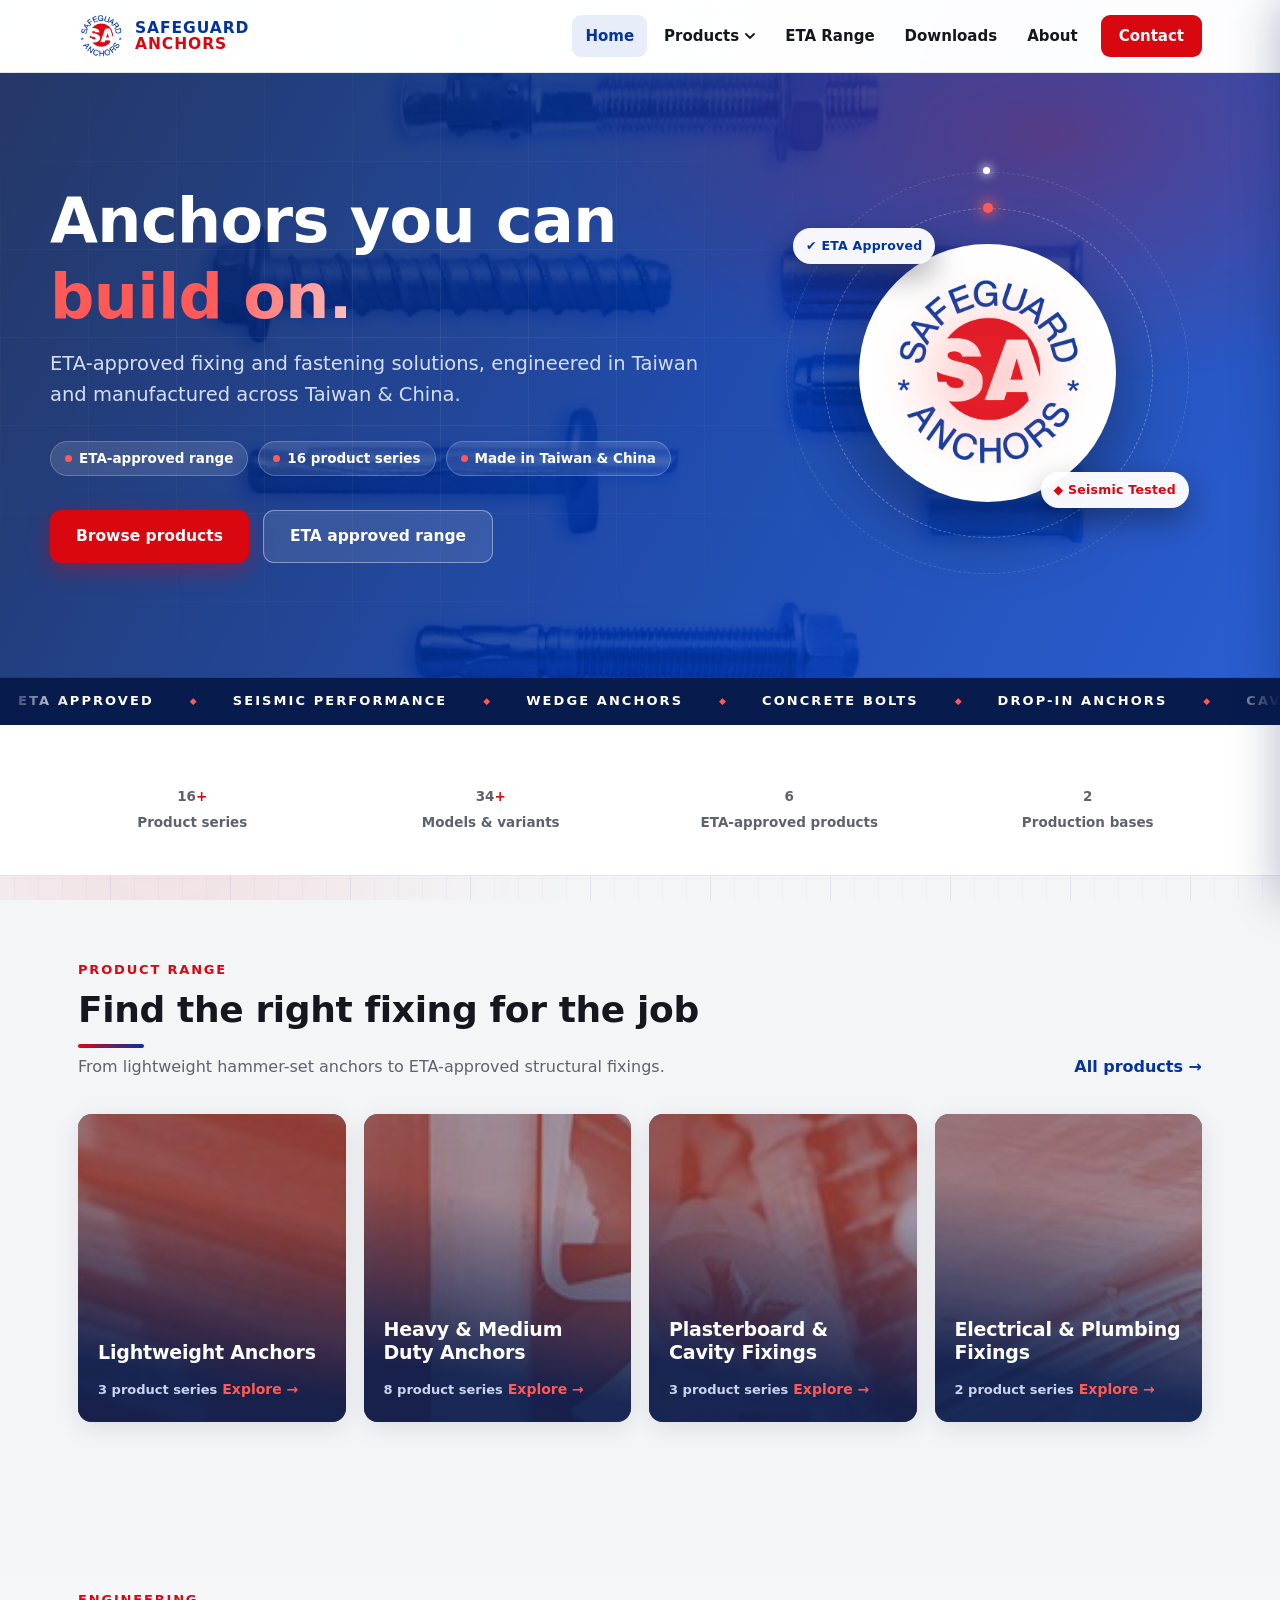
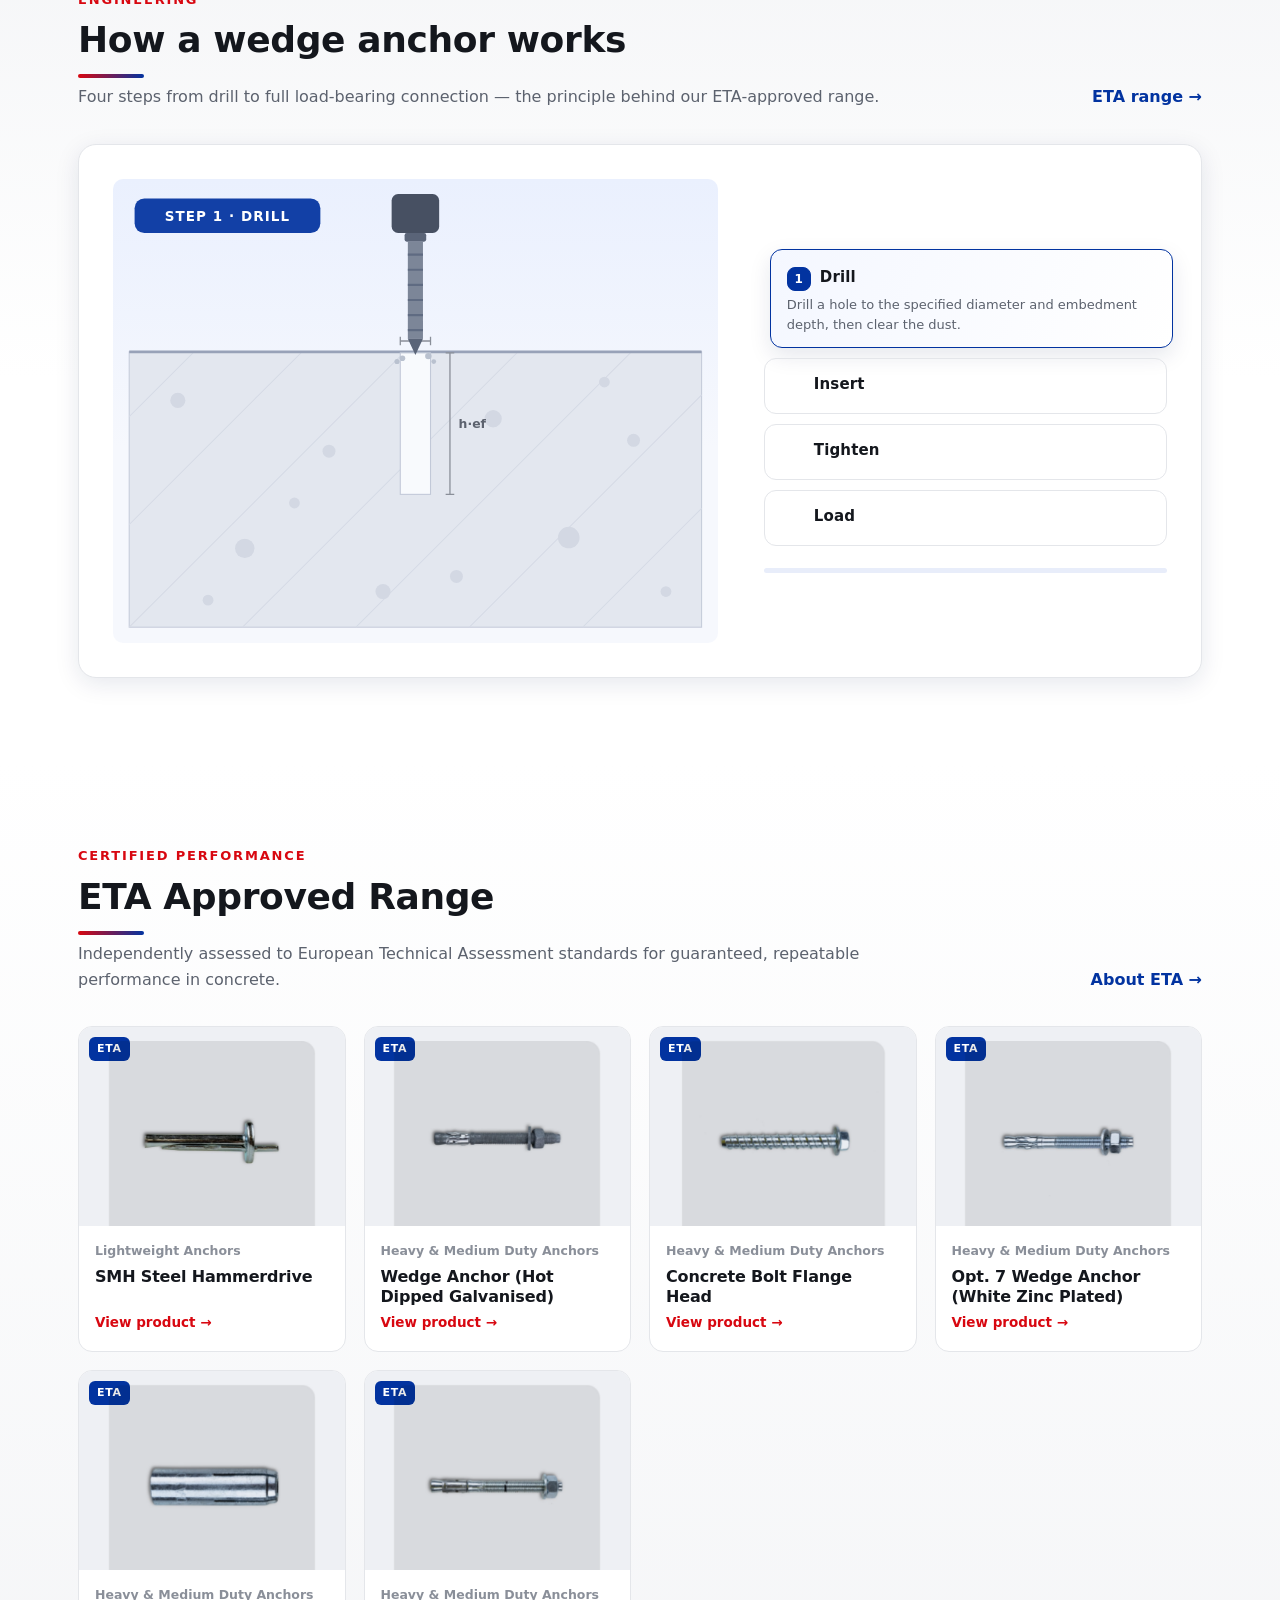
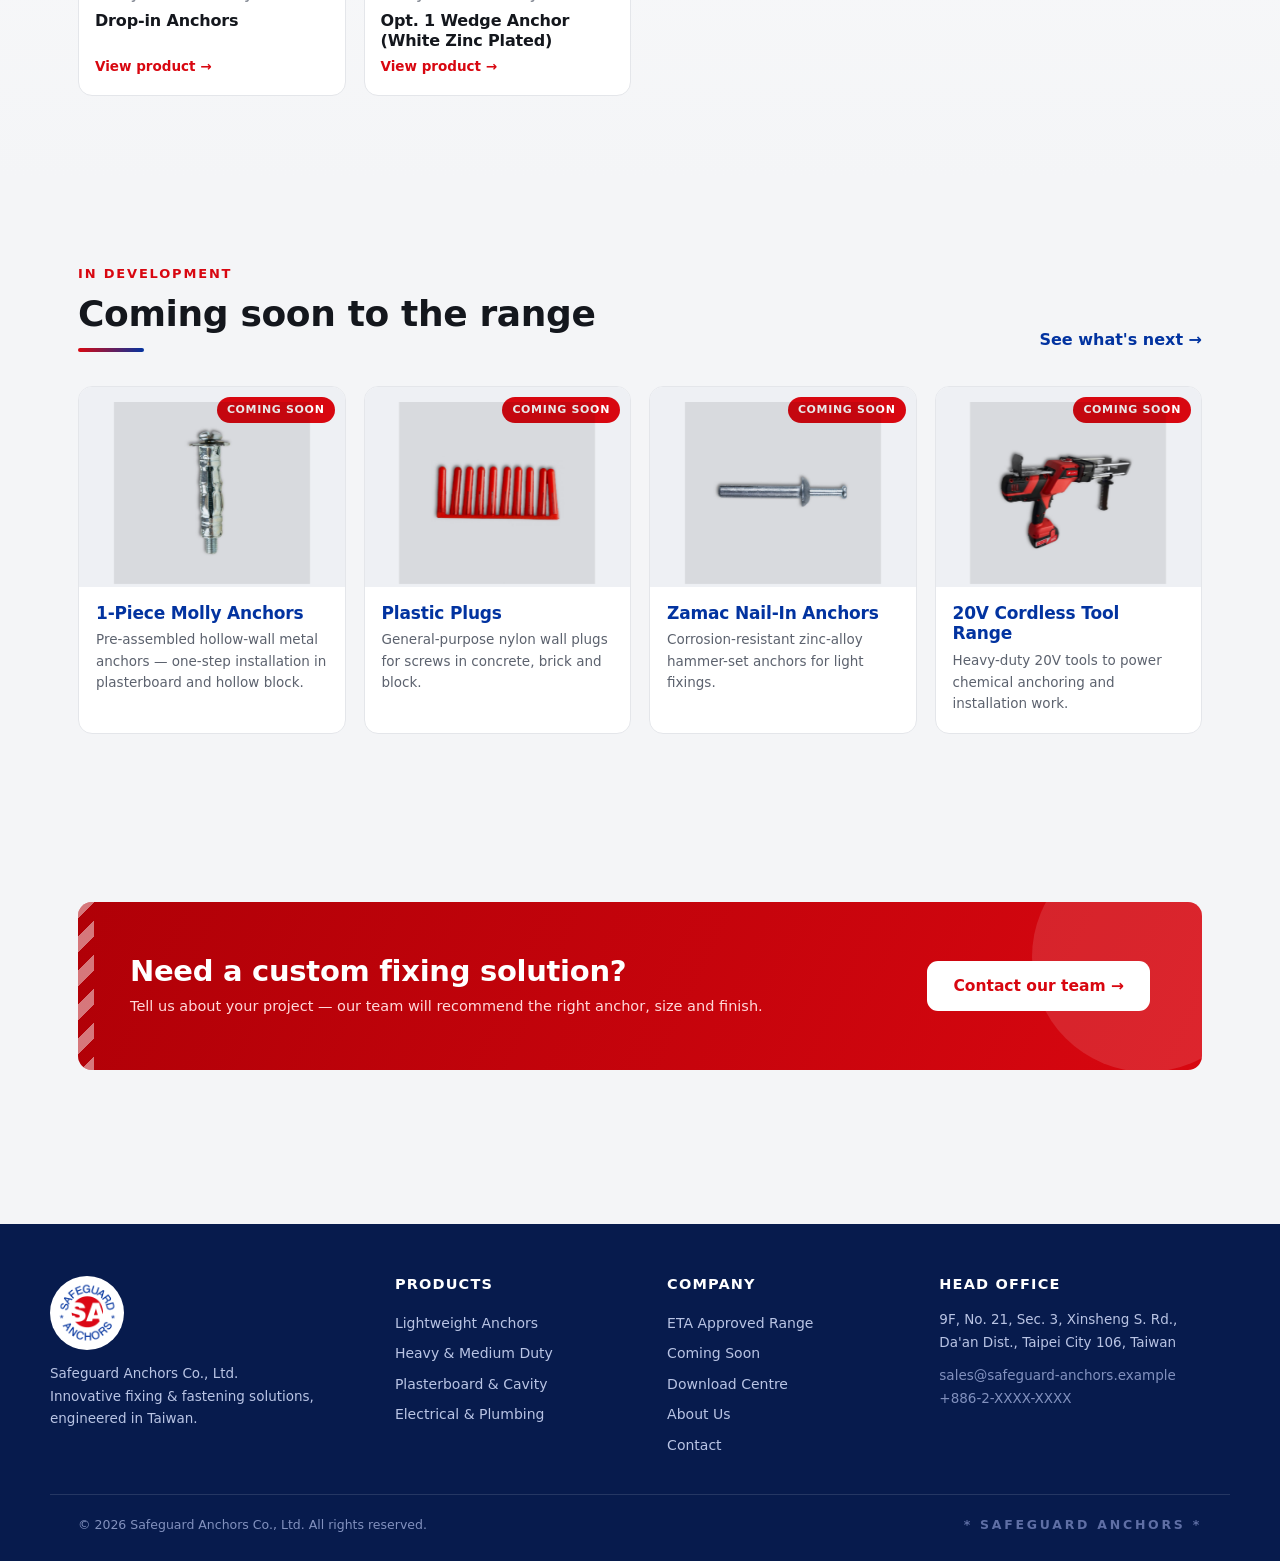
==== safeguard-anchors-website/index.html @ dd5c1329 "Add GitHub Pages files (root redirect + .nojekyll) Co-Authored-By: Claude Fable 5 <noreply@anthropic" ====
<!doctype html>
<html lang="en">
<head>
<meta charset="utf-8">
<meta name="viewport" content="width=device-width, initial-scale=1, viewport-fit=cover">
<title>Safeguard Anchors — Fixing &amp; Fastening Solutions</title>
<meta name="description" content="Safeguard Anchors (SA) — ETA-approved anchors, fixings and fasteners engineered in Taiwan. Wedge anchors, drop-in anchors, concrete bolts, cavity fixings and more.">
<meta name="theme-color" content="#0233A0">
<link rel="manifest" href="manifest.webmanifest">
<link rel="icon" type="image/png" href="assets/img/icons/favicon.png">
<link rel="apple-touch-icon" href="assets/img/icons/apple-touch-icon.png">
<meta name="apple-mobile-web-app-capable" content="yes">
<meta name="apple-mobile-web-app-status-bar-style" content="default">
<meta name="apple-mobile-web-app-title" content="SA Anchors">
<meta property="og:title" content="Safeguard Anchors — Anchors you can build on.">
<meta property="og:description" content="ETA-approved fixing and fastening solutions.">
<meta property="og:image" content="assets/img/icons/icon-512.png">
<link rel="stylesheet" href="assets/css/app.css">
</head>
<body>
<a class="skip-link" href="#app">Skip to content</a>

<!-- animated ambient background -->
<div class="bg-scene" aria-hidden="true">
  <div class="bgs-grid"></div>
  <div class="bgs-blob b1"></div>
  <div class="bgs-blob b2"></div>
  <span class="bgs-glyph g1" style="--gd:38s;top:16%;left:4%">
    <svg width="90" height="90" viewBox="0 0 24 24" fill="none" stroke="currentColor" stroke-width="1">
      <path d="M12 2l8.5 5v10L12 22l-8.5-5V7L12 2z"/><circle cx="12" cy="12" r="4"/></svg>
  </span>
  <span class="bgs-glyph g2" style="--gd:47s;top:58%;right:5%">
    <svg width="120" height="120" viewBox="0 0 24 24" fill="none" stroke="currentColor" stroke-width=".8">
      <circle cx="12" cy="12" r="9"/><circle cx="12" cy="12" r="5.5"/>
      <path d="M12 1v4M12 19v4M1 12h4M19 12h4"/></svg>
  </span>
  <span class="bgs-glyph g3" style="--gd:52s;bottom:12%;left:12%">
    <svg width="74" height="150" viewBox="0 0 20 44" fill="none" stroke="currentColor" stroke-width="1">
      <rect x="7" y="2" width="6" height="30" rx="2"/>
      <path d="M5 34l5 8 5-8M7 8h6M7 13h6M7 18h6M7 23h6M7 28h6"/></svg>
  </span>
</div>

<header class="site-header" id="siteHeader">
  <div class="shell header-row">
    <a class="brand" href="#/" aria-label="Safeguard Anchors home">
      <img src="assets/img/logo.png" alt="Safeguard Anchors logo" class="brand-logo">
      <span class="brand-text"><strong>SAFEGUARD</strong><em>ANCHORS</em></span>
    </a>
    <nav class="main-nav" aria-label="Main">
      <a href="#/" data-nav="home">Home</a>
      <div class="nav-drop">
        <a href="#/products" data-nav="products" class="drop-trigger">Products <svg width="10" height="7" viewBox="0 0 10 7" aria-hidden="true"><path d="M1 1l4 4 4-4" fill="none" stroke="currentColor" stroke-width="1.8" stroke-linecap="round"/></svg></a>
        <div class="drop-panel" role="menu">
          <a href="#/category/lightweight-anchors" role="menuitem">Lightweight Anchors</a>
          <a href="#/category/heavy-medium-duty-anchors" role="menuitem">Heavy &amp; Medium Duty Anchors</a>
          <a href="#/category/plasterboard-cavity-fixings" role="menuitem">Plasterboard &amp; Cavity Fixings</a>
          <a href="#/category/electrical-plumbing-fixings" role="menuitem">Electrical &amp; Plumbing Fixings</a>
          <div class="drop-sep" role="separator"></div>
          <a href="#/eta" role="menuitem" class="drop-eta">ETA Approved Range</a>
          <a href="#/coming-soon" role="menuitem">Coming Soon</a>
        </div>
      </div>
      <a href="#/eta" data-nav="eta">ETA Range</a>
      <a href="#/downloads" data-nav="downloads">Downloads</a>
      <a href="#/about" data-nav="about">About</a>
      <a href="#/contact" data-nav="contact" class="nav-cta">Contact</a>
    </nav>
    <button class="menu-btn" id="menuBtn" aria-label="Open menu" aria-expanded="false" aria-controls="drawer">
      <span></span><span></span><span></span>
    </button>
  </div>
</header>

<div class="drawer-backdrop" id="drawerBackdrop" hidden></div>
<nav class="drawer" id="drawer" aria-label="Mobile" hidden>
  <div class="drawer-head">
    <img src="assets/img/logo.png" alt="" class="drawer-logo">
    <button class="drawer-close" id="drawerClose" aria-label="Close menu">×</button>
  </div>
  <a href="#/">Home</a>
  <div class="drawer-group">Products</div>
  <a href="#/category/lightweight-anchors" class="sub">Lightweight Anchors</a>
  <a href="#/category/heavy-medium-duty-anchors" class="sub">Heavy &amp; Medium Duty Anchors</a>
  <a href="#/category/plasterboard-cavity-fixings" class="sub">Plasterboard &amp; Cavity Fixings</a>
  <a href="#/category/electrical-plumbing-fixings" class="sub">Electrical &amp; Plumbing Fixings</a>
  <a href="#/products" class="sub">All Products</a>
  <a href="#/eta">ETA Approved Range</a>
  <a href="#/coming-soon">Coming Soon</a>
  <a href="#/downloads">Downloads</a>
  <a href="#/about">About Us</a>
  <a href="#/contact">Contact</a>
</nav>

<main id="app" tabindex="-1"></main>

<footer class="site-footer">
  <div class="shell footer-grid">
    <div class="f-brand">
      <img src="assets/img/logo.png" alt="Safeguard Anchors logo">
      <p>Safeguard Anchors Co., Ltd.<br>Innovative fixing &amp; fastening solutions,<br>engineered in Taiwan.</p>
    </div>
    <div>
      <h4>Products</h4>
      <a href="#/category/lightweight-anchors">Lightweight Anchors</a>
      <a href="#/category/heavy-medium-duty-anchors">Heavy &amp; Medium Duty</a>
      <a href="#/category/plasterboard-cavity-fixings">Plasterboard &amp; Cavity</a>
      <a href="#/category/electrical-plumbing-fixings">Electrical &amp; Plumbing</a>
    </div>
    <div>
      <h4>Company</h4>
      <a href="#/eta">ETA Approved Range</a>
      <a href="#/coming-soon">Coming Soon</a>
      <a href="#/downloads">Download Centre</a>
      <a href="#/about">About Us</a>
      <a href="#/contact">Contact</a>
    </div>
    <div>
      <h4>Head Office</h4>
      <p class="f-addr">9F, No. 21, Sec. 3, Xinsheng S. Rd.,<br>Da'an Dist., Taipei City 106, Taiwan</p>
      <p class="f-addr muted">sales@safeguard-anchors.example<br>+886-2-XXXX-XXXX</p>
    </div>
  </div>
  <div class="shell footer-base">
    <span>© <span id="yr"></span> Safeguard Anchors Co., Ltd. All rights reserved.</span>
    <span class="f-tag">* SAFEGUARD ANCHORS *</span>
  </div>
</footer>

<button class="to-top" id="toTop" aria-label="Back to top" hidden>↑</button>

<script src="assets/js/data.js"></script>
<script src="assets/js/app.js"></script>
</body>
</html>
---- safeguard-anchors-website/assets/css/app.css ----
/* ─────────────────────────────────────────────────────────
   Safeguard Anchors — design system
   Brand: navy #0233A0 · red #D80710 · gray neutrals
   ───────────────────────────────────────────────────────── */
:root{
  --navy:#0233A0; --navy-deep:#071B4D; --navy-soft:#E8EDFA;
  --red:#D80710; --red-dark:#B00007;
  --ink:#14171D; --ink-2:#5C626E; --ink-3:#8A8F99;
  --bg:#F4F5F7; --surface:#FFFFFF; --line:#E4E6EA;
  --shadow:0 6px 24px rgba(7,27,77,.10);
  --shadow-lg:0 16px 44px rgba(7,27,77,.16);
  --r:14px; --r-sm:10px;
  --shell:1180px;
  --ease:cubic-bezier(.22,.8,.3,1);
}
*{box-sizing:border-box}
html{scroll-behavior:smooth}
body{margin:0;font-family:system-ui,-apple-system,"Segoe UI",Roboto,"Helvetica Neue",Arial,sans-serif;
  color:var(--ink);background:var(--bg);line-height:1.6;-webkit-font-smoothing:antialiased}
img{max-width:100%;display:block}
a{color:var(--navy);text-decoration:none}
h1,h2,h3,h4{line-height:1.22;margin:0 0 .5em;font-weight:800;letter-spacing:-.01em}
.shell{max-width:var(--shell);margin:0 auto;padding:0 clamp(16px,4vw,28px)}
.skip-link{position:absolute;left:-9999px;top:0;background:var(--navy);color:#fff;padding:10px 16px;z-index:200}
.skip-link:focus{left:8px;top:8px;border-radius:8px}

/* ── header ── */
.site-header{position:sticky;top:0;z-index:100;background:rgba(255,255,255,.92);
  backdrop-filter:blur(10px);-webkit-backdrop-filter:blur(10px);
  border-bottom:1px solid var(--line);transition:box-shadow .25s var(--ease)}
.site-header.scrolled{box-shadow:0 4px 18px rgba(7,27,77,.12)}
.header-row{display:flex;align-items:center;gap:26px;height:72px}
.brand{display:flex;align-items:center;gap:11px;min-width:0}
.brand-logo{width:46px;height:46px;object-fit:contain;transition:transform .3s var(--ease)}
.brand:hover .brand-logo{transform:rotate(-8deg) scale(1.05)}
.brand-text{display:flex;flex-direction:column;line-height:1.04;font-size:15.5px;letter-spacing:.06em}
.brand-text strong{color:var(--navy);font-weight:900}
.brand-text em{color:var(--red);font-style:normal;font-weight:800}
.main-nav{display:flex;align-items:center;gap:4px;margin-left:auto}
.main-nav > a, .drop-trigger{display:inline-flex;align-items:center;gap:6px;padding:9px 13px;border-radius:9px;
  color:var(--ink);font-weight:650;font-size:15px;transition:background .2s,color .2s}
.main-nav > a:hover,.drop-trigger:hover{background:var(--navy-soft);color:var(--navy)}
.main-nav > a.active{color:var(--navy);background:var(--navy-soft)}
.main-nav .nav-cta{background:var(--red);color:#fff;margin-left:6px;padding:9px 18px}
.main-nav .nav-cta:hover{background:var(--red-dark);color:#fff}
.nav-drop{position:relative}
.drop-panel{position:absolute;top:calc(100% + 8px);left:0;background:var(--surface);border:1px solid var(--line);
  border-radius:12px;box-shadow:var(--shadow-lg);padding:8px;min-width:250px;display:grid;gap:2px;
  opacity:0;visibility:hidden;transform:translateY(6px);transition:all .22s var(--ease)}
.nav-drop:hover .drop-panel,.nav-drop:focus-within .drop-panel{opacity:1;visibility:visible;transform:none}
.drop-panel a{padding:9px 12px;border-radius:8px;font-weight:600;font-size:14.5px;color:var(--ink)}
.drop-panel a:hover{background:var(--navy-soft);color:var(--navy)}
.drop-sep{height:1px;background:var(--line);margin:5px 4px}
.drop-eta{color:var(--red)!important}
.menu-btn{display:none;flex-direction:column;gap:5px;background:none;border:0;padding:10px;cursor:pointer;margin-left:auto}
.menu-btn span{width:24px;height:2.6px;background:var(--navy);border-radius:2px;transition:.25s var(--ease)}

/* drawer (mobile) */
.drawer{position:fixed;top:0;right:0;bottom:0;width:min(320px,85vw);background:var(--surface);z-index:130;
  padding:14px 20px 30px;overflow-y:auto;transform:translateX(102%);transition:transform .32s var(--ease);
  box-shadow:-12px 0 40px rgba(7,27,77,.25);display:block}
.drawer.open{transform:none}
.drawer a{display:block;padding:11px 8px;font-weight:650;color:var(--ink);border-radius:8px;font-size:16px}
.drawer a:hover{background:var(--navy-soft)}
.drawer a.sub{padding-left:22px;font-weight:550;font-size:15px;color:var(--ink-2)}
.drawer-group{margin-top:8px;padding:8px 8px 2px;font-size:12.5px;letter-spacing:.1em;text-transform:uppercase;color:var(--ink-3);font-weight:700}
.drawer-head{display:flex;align-items:center;justify-content:space-between;margin-bottom:6px}
.drawer-logo{width:44px}
.drawer-close{background:none;border:0;font-size:30px;line-height:1;color:var(--ink-2);cursor:pointer;padding:6px}
.drawer-backdrop{position:fixed;inset:0;background:rgba(7,27,77,.45);z-index:120;opacity:0;transition:opacity .3s}
.drawer-backdrop.show{opacity:1}
body.no-scroll{overflow:hidden}

/* ── view transitions ── */
#app{outline:none;min-height:60vh}
.view{animation:viewIn .45s var(--ease)}
@keyframes viewIn{from{opacity:0;transform:translateY(14px)}to{opacity:1;transform:none}}

/* reveal on scroll */
.reveal{opacity:0;transform:translateY(22px);transition:opacity .6s var(--ease),transform .6s var(--ease)}
.reveal.in{opacity:1;transform:none}
.reveal.d1{transition-delay:.08s}.reveal.d2{transition-delay:.16s}.reveal.d3{transition-delay:.24s}

/* ── hero ── */
.hero{position:relative;color:#fff;overflow:hidden;
  background:linear-gradient(118deg,var(--navy-deep) 0%,var(--navy) 55%,#0d47c9 100%)}
.hero::before{content:"";position:absolute;inset:0;background:url("../img/site/band-screws.jpg") center/cover no-repeat;
  opacity:.14;mix-blend-mode:luminosity}
.hero::after{content:"";position:absolute;inset:0;
  background:radial-gradient(820px 420px at 82% 10%,rgba(216,7,16,.28),transparent 60%)}
.hero-inner{position:relative;z-index:2;display:grid;grid-template-columns:1.15fr .85fr;gap:40px;
  align-items:center;padding:clamp(56px,9vw,110px) 0 clamp(60px,9vw,120px)}
.hero h1{font-size:clamp(34px,5.4vw,62px);margin:0 0 14px;color:#fff}
.hero h1 .accent{color:#FF5A57}
.hero p.lead{font-size:clamp(16px,2vw,19.5px);color:#D6DEF5;max-width:34em;margin:0 0 30px}
.hero-badges{display:flex;flex-wrap:wrap;gap:10px;margin-bottom:34px}
.badge{display:inline-flex;align-items:center;gap:7px;background:rgba(255,255,255,.12);
  border:1px solid rgba(255,255,255,.22);border-radius:999px;padding:6px 14px;font-size:13.5px;font-weight:650}
.badge .dot{width:7px;height:7px;border-radius:50%;background:#FF5A57}
.hero-cta{display:flex;flex-wrap:wrap;gap:14px}
.btn{display:inline-flex;align-items:center;gap:9px;padding:13px 26px;border-radius:11px;font-weight:750;
  font-size:15.5px;transition:transform .2s var(--ease),box-shadow .2s,background .2s;border:0;cursor:pointer}
.btn:hover{transform:translateY(-2px)}
.btn-red{background:var(--red);color:#fff;box-shadow:0 8px 22px rgba(216,7,16,.35)}
.btn-red:hover{background:var(--red-dark)}
.btn-ghost{background:rgba(255,255,255,.1);color:#fff;border:1.5px solid rgba(255,255,255,.4)}
.btn-ghost:hover{background:rgba(255,255,255,.2)}
.btn-navy{background:var(--navy);color:#fff}
.btn-navy:hover{background:var(--navy-deep)}
.btn-line{background:#fff;color:var(--navy);border:1.5px solid var(--navy)}
.hero-art{position:relative;display:grid;place-items:center}
.hero-logo-wrap{position:relative;width:min(330px,66vw);aspect-ratio:1;display:grid;place-items:center}
.hero-ring{position:absolute;inset:0;border-radius:50%;border:1.5px dashed rgba(255,255,255,.30);
  animation:spin 40s linear infinite}
.hero-ring.r2{inset:-11%;border-color:rgba(255,255,255,.14);animation-duration:70s;animation-direction:reverse}
@keyframes spin{to{transform:rotate(360deg)}}
.hero-logo{width:78%;border-radius:50%;background:#fff;padding:8%;box-shadow:0 24px 70px rgba(0,0,0,.4);
  animation:floaty 6s ease-in-out infinite}
@keyframes floaty{0%,100%{transform:translateY(0)}50%{transform:translateY(-14px)}}

/* stats band */
.stats{background:var(--surface);border-bottom:1px solid var(--line)}
.stats-row{display:grid;grid-template-columns:repeat(4,1fr);gap:14px;padding:30px 0}
.stat{text-align:center;padding:10px 6px}
.stat b{display:block;font-size:clamp(28px,3.6vw,42px);color:var(--navy);font-weight:900;line-height:1.05}
.stat b .plus{color:var(--red)}
.stat span{font-size:13.5px;color:var(--ink-2);font-weight:600}

/* ── sections ── */
.section{padding:clamp(48px,7vw,84px) 0}
.section.tint{background:linear-gradient(180deg,#fff 0%,var(--bg) 100%)}
.sec-head{display:flex;align-items:end;justify-content:space-between;gap:20px;margin-bottom:34px}
.sec-head h2{font-size:clamp(24px,3.4vw,36px);margin:0}
.sec-head .kick{display:block;font-size:13px;letter-spacing:.14em;text-transform:uppercase;color:var(--red);
  font-weight:800;margin-bottom:8px}
.sec-head p{margin:6px 0 0;color:var(--ink-2);max-width:52em}
.sec-link{white-space:nowrap;font-weight:700;color:var(--navy)}
.sec-link:hover{color:var(--red)}

/* category cards */
.cat-grid{display:grid;grid-template-columns:repeat(4,1fr);gap:18px}
.cat-card{position:relative;border-radius:var(--r);overflow:hidden;background:var(--navy-deep);
  aspect-ratio:4/4.6;display:flex;align-items:flex-end;box-shadow:var(--shadow);
  transition:transform .3s var(--ease),box-shadow .3s var(--ease)}
.cat-card img{position:absolute;inset:0;width:100%;height:100%;object-fit:cover;opacity:.62;
  transition:transform .6s var(--ease),opacity .4s}
.cat-card::after{content:"";position:absolute;inset:0;
  background:linear-gradient(190deg,rgba(7,27,77,0) 30%,rgba(7,27,77,.88) 82%)}
.cat-card:hover{transform:translateY(-6px);box-shadow:var(--shadow-lg)}
.cat-card:hover img{transform:scale(1.07);opacity:.72}
.cat-body{position:relative;z-index:2;padding:20px;color:#fff}
.cat-body h3{font-size:19px;margin:0 0 4px;color:#fff}
.cat-body span{font-size:13px;color:#C9D4F0;font-weight:600}
.cat-body .go{display:inline-flex;margin-top:10px;color:#FF5A57;font-weight:800;font-size:14px;gap:6px;
  transition:gap .25s var(--ease)}
.cat-card:hover .go{gap:11px}

/* product cards */
.grid{display:grid;grid-template-columns:repeat(auto-fill,minmax(235px,1fr));gap:18px}
.p-card{background:var(--surface);border:1px solid var(--line);border-radius:var(--r);overflow:hidden;
  display:flex;flex-direction:column;transition:transform .28s var(--ease),box-shadow .28s var(--ease),border-color .28s}
.p-card:hover{transform:translateY(-5px);box-shadow:var(--shadow-lg);border-color:#c9d2ec}
.p-thumb{aspect-ratio:4/3;background:#EEF0F4;display:grid;place-items:center;overflow:hidden;position:relative}
.p-thumb img{width:88%;height:88%;object-fit:contain;mix-blend-mode:multiply;transition:transform .45s var(--ease)}
.p-card:hover .p-thumb img{transform:scale(1.08)}
.p-eta{position:absolute;top:10px;left:10px;background:var(--navy);color:#fff;font-size:11px;font-weight:800;
  letter-spacing:.06em;border-radius:6px;padding:3px 8px}
.p-body{padding:15px 16px 17px;display:flex;flex-direction:column;gap:6px;flex:1}
.p-body h3{font-size:16px;margin:0;color:var(--ink)}
.p-card:hover .p-body h3{color:var(--navy)}
.p-cat{font-size:12.5px;color:var(--ink-3);font-weight:650}
.p-more{margin-top:auto;font-size:13.5px;font-weight:750;color:var(--red);display:inline-flex;gap:6px}

/* filter chips + search */
.toolbar{display:flex;flex-wrap:wrap;gap:10px;align-items:center;margin-bottom:26px}
.chip{border:1.5px solid var(--line);background:var(--surface);color:var(--ink-2);border-radius:999px;
  padding:8px 16px;font-weight:700;font-size:13.5px;cursor:pointer;transition:.2s}
.chip:hover{border-color:var(--navy);color:var(--navy)}
.chip.on{background:var(--navy);border-color:var(--navy);color:#fff}
.search{margin-left:auto;flex:0 1 250px;min-width:170px;position:relative}
.search input{width:100%;padding:10px 14px 10px 36px;border:1.5px solid var(--line);border-radius:999px;
  font:inherit;font-size:14px;background:var(--surface)}
.search input:focus{outline:none;border-color:var(--navy)}
.search svg{position:absolute;left:13px;top:50%;transform:translateY(-50%);color:var(--ink-3)}

/* ── page hero (inner pages) ── */
.page-hero{background:linear-gradient(115deg,var(--navy-deep),var(--navy));color:#fff;
  padding:clamp(36px,6vw,64px) 0;position:relative;overflow:hidden}
.page-hero::after{content:"";position:absolute;inset:0;
  background:radial-gradient(600px 300px at 88% 0%,rgba(216,7,16,.30),transparent 60%)}
.page-hero .shell{position:relative;z-index:2}
.page-hero h1{font-size:clamp(27px,4vw,42px);color:#fff;margin:0 0 8px}
.page-hero p{color:#CBD5F0;max-width:56em;margin:0;font-size:15.5px}
.crumb{font-size:13px;color:#9FB0DC;font-weight:650;margin-bottom:14px;display:flex;gap:8px;flex-wrap:wrap}
.crumb a{color:#C9D4F0}
.crumb a:hover{color:#fff}

/* ── product detail ── */
.detail{display:grid;grid-template-columns:1.02fr .98fr;gap:clamp(24px,4vw,52px);align-items:start}
.gallery{position:sticky;top:92px}
.g-main{background:var(--surface);border:1px solid var(--line);border-radius:var(--r);aspect-ratio:4/3.1;
  display:grid;place-items:center;overflow:hidden}
.g-main img{width:88%;height:88%;object-fit:contain;mix-blend-mode:multiply;animation:gfade .4s var(--ease)}
@keyframes gfade{from{opacity:0;transform:scale(.96)}to{opacity:1;transform:none}}
.g-thumbs{display:flex;gap:10px;margin-top:12px;flex-wrap:wrap}
.g-thumbs button{width:74px;height:60px;border-radius:9px;border:1.6px solid var(--line);background:var(--surface);
  display:grid;place-items:center;cursor:pointer;overflow:hidden;padding:4px;transition:.2s}
.g-thumbs button img{max-height:100%;object-fit:contain;mix-blend-mode:multiply}
.g-thumbs button.on,.g-thumbs button:hover{border-color:var(--navy)}
.d-eta{display:inline-flex;align-items:center;gap:8px;background:var(--navy-soft);color:var(--navy);
  font-weight:800;font-size:13px;border-radius:8px;padding:6px 12px;margin-bottom:14px;letter-spacing:.04em}
.d-title{font-size:clamp(26px,3.4vw,38px);margin:0 0 10px}
.d-lead{color:var(--ink-2);font-size:15.5px;margin:0 0 22px}
.d-panel{border:1px solid var(--line);border-radius:var(--r-sm);background:var(--surface);margin-bottom:12px;overflow:hidden}
.d-panel > button{width:100%;display:flex;justify-content:space-between;align-items:center;background:none;border:0;
  padding:15px 18px;font:inherit;font-weight:750;font-size:15.5px;color:var(--ink);cursor:pointer}
.d-panel > button:hover{color:var(--navy)}
.d-panel .chev{transition:transform .28s var(--ease);color:var(--red);font-size:13px}
.d-panel.open .chev{transform:rotate(180deg)}
.d-content{max-height:0;overflow:hidden;transition:max-height .38s var(--ease)}
.d-panel.open .d-content{max-height:640px;overflow:auto}
.d-content-inner{padding:2px 18px 16px;color:var(--ink-2);font-size:14.5px}
.d-content-inner ul{margin:6px 0;padding-left:20px}
.d-content-inner li{margin:4px 0}
.adv-list{list-style:none;padding:0;margin:18px 0 26px;display:grid;gap:9px}
.adv-list li{display:flex;gap:11px;align-items:flex-start;font-size:14.5px;color:var(--ink)}
.adv-list .tick{flex:none;width:21px;height:21px;border-radius:50%;background:var(--navy-soft);color:var(--navy);
  display:grid;place-items:center;font-size:12px;font-weight:900;margin-top:1px}
.spec-block{margin-top:34px}
.spec-block h2{font-size:22px}
.spec-imgs{display:grid;gap:14px;margin-top:14px}
.spec-imgs figure{margin:0;background:#fff;border:1px solid var(--line);border-radius:var(--r-sm);padding:10px;overflow-x:auto}
.spec-imgs img{margin:0 auto}
.variant-list{display:grid;gap:10px;margin-top:14px}
.v-item{border:1px solid var(--line);border-radius:var(--r-sm);background:var(--surface);overflow:hidden}
.v-item > button{width:100%;display:flex;justify-content:space-between;align-items:center;background:none;border:0;
  padding:13px 16px;font:inherit;font-weight:700;font-size:14.5px;cursor:pointer;color:var(--ink)}
.v-item .chev{color:var(--red);transition:transform .28s var(--ease)}
.v-item.open .chev{transform:rotate(180deg)}
.v-body{max-height:0;overflow:hidden;transition:max-height .4s var(--ease)}
.v-item.open .v-body{max-height:900px;overflow:auto}
.v-body-inner{padding:4px 14px 14px;overflow-x:auto}
.rel-row{margin-top:56px}

/* ── ETA page ── */
.eta-strip{display:flex;align-items:center;gap:22px;background:var(--surface);border:1px solid var(--line);
  border-radius:var(--r);padding:22px 26px;margin-bottom:34px;flex-wrap:wrap}
.eta-strip img{width:110px;border-radius:10px}
.eta-strip p{margin:0;color:var(--ink-2);font-size:14.5px;flex:1;min-width:240px}
.opt-cards{display:grid;grid-template-columns:1fr 1fr;gap:16px;margin:10px 0 40px}
.opt-card{background:var(--surface);border:1px solid var(--line);border-left:5px solid var(--navy);
  border-radius:var(--r-sm);padding:18px 20px}
.opt-card.red{border-left-color:var(--red)}
.opt-card h3{font-size:17px;margin:0 0 6px}
.opt-card p{margin:0;color:var(--ink-2);font-size:14px}

/* ── coming soon ── */
.cs-grid{display:grid;grid-template-columns:repeat(auto-fill,minmax(250px,1fr));gap:18px}
.cs-card{background:var(--surface);border:1px solid var(--line);border-radius:var(--r);overflow:hidden;
  transition:transform .28s var(--ease),box-shadow .28s}
.cs-card:hover{transform:translateY(-5px);box-shadow:var(--shadow-lg)}
.cs-thumb{aspect-ratio:4/3;background:#EEF0F4;display:grid;place-items:center;overflow:hidden;position:relative}
.cs-thumb img{width:86%;height:86%;object-fit:contain;mix-blend-mode:multiply}
.cs-tag{position:absolute;top:10px;right:10px;background:var(--red);color:#fff;font-size:11px;font-weight:800;
  border-radius:999px;padding:4px 10px;letter-spacing:.06em;animation:pulse 2.2s ease-in-out infinite}
@keyframes pulse{0%,100%{box-shadow:0 0 0 0 rgba(216,7,16,.45)}55%{box-shadow:0 0 0 9px rgba(216,7,16,0)}}
.cs-body{padding:16px 17px 18px}
.cs-body h3{font-size:17px;margin:0 0 6px}
.cs-body p{margin:0;font-size:13.5px;color:var(--ink-2)}

/* ── about ── */
.about-grid{display:grid;grid-template-columns:1.05fr .95fr;gap:clamp(24px,4vw,54px);align-items:center}
.about-grid img{border-radius:var(--r);box-shadow:var(--shadow-lg)}
.about-grid .kick{display:block;font-size:13px;letter-spacing:.14em;text-transform:uppercase;color:var(--red);font-weight:800;margin-bottom:8px}
.about-grid h2{font-size:clamp(23px,3.2vw,32px)}
.about-grid p{color:var(--ink-2);font-size:15px}
.mission{background:linear-gradient(115deg,var(--navy-deep),var(--navy));border-radius:var(--r);color:#fff;
  padding:clamp(28px,5vw,52px);display:grid;grid-template-columns:1fr 1fr;gap:30px;position:relative;overflow:hidden}
.mission::after{content:"";position:absolute;inset:0;background:radial-gradient(500px 260px at 90% 10%,rgba(216,7,16,.3),transparent 60%)}
.mission > div{position:relative;z-index:2}
.mission h3{color:#fff;font-size:21px}
.mission p{color:#CBD5F0;font-size:14.5px;margin:0}

/* ── downloads ── */
.dl-grid{display:grid;grid-template-columns:repeat(auto-fill,minmax(260px,1fr));gap:18px}
.dl-card{background:var(--surface);border:1px solid var(--line);border-radius:var(--r);padding:22px;
  display:flex;flex-direction:column;gap:10px;transition:transform .25s var(--ease),box-shadow .25s}
.dl-card:hover{transform:translateY(-4px);box-shadow:var(--shadow-lg)}
.dl-icon{width:46px;height:46px;border-radius:12px;background:var(--navy-soft);color:var(--navy);
  display:grid;place-items:center;font-size:21px;font-weight:900}
.dl-card h3{font-size:17px;margin:2px 0 0}
.dl-card p{margin:0;font-size:13.5px;color:var(--ink-2);flex:1}

/* ── contact ── */
.contact-grid{display:grid;grid-template-columns:.9fr 1.1fr;gap:clamp(24px,4vw,50px);align-items:start}
.c-info h2{font-size:24px}
.c-item{display:flex;gap:14px;margin:18px 0;align-items:flex-start}
.c-item .ico{flex:none;width:42px;height:42px;border-radius:12px;background:var(--navy-soft);color:var(--navy);
  display:grid;place-items:center;font-size:18px}
.c-item b{display:block;font-size:14.5px}
.c-item span{color:var(--ink-2);font-size:14px}
.form{background:var(--surface);border:1px solid var(--line);border-radius:var(--r);padding:clamp(20px,3vw,30px);
  box-shadow:var(--shadow)}
.form-row{display:grid;grid-template-columns:1fr 1fr;gap:14px}
.field{margin-bottom:14px}
.field label{display:block;font-size:13.5px;font-weight:700;margin-bottom:6px}
.field input,.field textarea{width:100%;padding:12px 14px;border:1.5px solid var(--line);border-radius:10px;
  font:inherit;font-size:14.5px;background:#FBFBFC;transition:border-color .2s}
.field input:focus,.field textarea:focus{outline:none;border-color:var(--navy);background:#fff}
.form-note{font-size:12.5px;color:var(--ink-3);margin-top:10px}
.form .sent{background:#E9F7EC;border:1px solid #BFE5C8;color:#1C6B2F;border-radius:10px;padding:14px 16px;font-weight:650}

/* ── CTA band ── */
.cta-band{background:linear-gradient(115deg,var(--red-dark),var(--red));border-radius:var(--r);color:#fff;
  padding:clamp(30px,5vw,52px);display:flex;align-items:center;justify-content:space-between;gap:26px;flex-wrap:wrap;
  position:relative;overflow:hidden}
.cta-band::after{content:"";position:absolute;right:-60px;top:-60px;width:230px;height:230px;border-radius:50%;
  background:rgba(255,255,255,.12)}
.cta-band h2{color:#fff;font-size:clamp(21px,3vw,29px);margin:0 0 6px}
.cta-band p{margin:0;color:#FFD9DA;font-size:14.5px}
.cta-band .btn{background:#fff;color:var(--red);position:relative;z-index:2}

/* ── footer ── */
.site-footer{background:var(--navy-deep);color:#B9C4E4;margin-top:70px}
.footer-grid{display:grid;grid-template-columns:1.3fr 1fr 1fr 1.2fr;gap:30px;padding:52px 0 34px}
.site-footer h4{color:#fff;font-size:14.5px;letter-spacing:.08em;text-transform:uppercase;margin:0 0 14px}
.site-footer a{display:block;color:#B9C4E4;padding:4px 0;font-size:14px}
.site-footer a:hover{color:#fff}
.f-brand img{width:74px;margin-bottom:12px;border-radius:50%;background:#fff;padding:6px}
.f-brand p{font-size:13.5px;line-height:1.65;margin:0}
.f-addr{font-size:13.5px;line-height:1.7;margin:0 0 10px}
.f-addr.muted{color:#8291BE}
.footer-base{display:flex;justify-content:space-between;gap:14px;flex-wrap:wrap;border-top:1px solid rgba(255,255,255,.12);
  padding-top:20px;padding-bottom:26px;font-size:12.5px;color:#8291BE}
.f-tag{letter-spacing:.22em;font-weight:800;color:#5F6FA5}

/* to top */
.to-top{position:fixed;right:18px;bottom:18px;width:46px;height:46px;border-radius:50%;border:0;background:var(--navy);
  color:#fff;font-size:19px;cursor:pointer;box-shadow:var(--shadow-lg);z-index:90;
  animation:viewIn .3s var(--ease);transition:background .2s,transform .2s}
.to-top:hover{background:var(--red);transform:translateY(-3px)}

.empty{padding:60px 0;text-align:center;color:var(--ink-2)}

/* ─────────── responsive ─────────── */
@media (max-width:1080px){
  .cat-grid{grid-template-columns:repeat(2,1fr)}
  .cat-card{aspect-ratio:16/9.5}
  .footer-grid{grid-template-columns:1fr 1fr}
}
@media (max-width:920px){
  .main-nav{display:none}
  .menu-btn{display:flex}
  .hero-inner{grid-template-columns:1fr;text-align:center;gap:34px}
  .hero p.lead{margin-inline:auto}
  .hero-badges,.hero-cta{justify-content:center}
  .hero-art{order:-1}
  .hero-logo-wrap{width:min(210px,52vw)}
  .detail{grid-template-columns:1fr}
  .gallery{position:static}
  .about-grid{grid-template-columns:1fr}
  .mission{grid-template-columns:1fr}
  .contact-grid{grid-template-columns:1fr}
  .opt-cards{grid-template-columns:1fr}
  .stats-row{grid-template-columns:repeat(2,1fr);gap:4px;padding:22px 0}
}
@media (max-width:560px){
  .header-row{height:62px;gap:12px}
  .brand-logo{width:38px;height:38px}
  .brand-text{font-size:13px}
  .cat-grid{grid-template-columns:1fr}
  .cat-card{aspect-ratio:16/8.5}
  .grid{grid-template-columns:repeat(auto-fill,minmax(160px,1fr));gap:12px}
  .p-body{padding:12px 12px 14px}
  .p-body h3{font-size:14.5px}
  .form-row{grid-template-columns:1fr}
  .footer-grid{grid-template-columns:1fr;gap:22px;padding:40px 0 26px}
  .sec-head{flex-direction:column;align-items:flex-start}
  .toolbar .search{flex-basis:100%;margin-left:0}
  .g-thumbs button{width:62px;height:52px}
}

/* reduced motion */
@media (prefers-reduced-motion:reduce){
  *,*::before,*::after{animation-duration:.01ms!important;animation-iteration-count:1!important;
    transition-duration:.01ms!important;scroll-behavior:auto!important}
  .reveal{opacity:1;transform:none}
}

/* ═══════════════════════════════════════════════════════════
   v2 — richer motion: ambient background, hero life, ticker,
   reveal variety, animated installation diagram
   ═══════════════════════════════════════════════════════════ */

/* ── ambient animated backdrop ── */
.bg-scene{position:fixed;inset:0;z-index:-1;pointer-events:none;overflow:hidden}
.bgs-grid{position:absolute;inset:-130px;
  background:
    linear-gradient(rgba(2,51,160,.055) 1px,transparent 1px),
    linear-gradient(90deg,rgba(2,51,160,.055) 1px,transparent 1px),
    linear-gradient(rgba(2,51,160,.028) 1px,transparent 1px),
    linear-gradient(90deg,rgba(2,51,160,.028) 1px,transparent 1px);
  background-size:120px 120px,120px 120px,24px 24px,24px 24px;
  animation:bgsPan 80s linear infinite}
@keyframes bgsPan{to{transform:translate(120px,120px)}}
.bgs-blob{position:absolute;width:58vmax;height:58vmax;border-radius:50%;filter:blur(80px)}
.bgs-blob.b1{background:radial-gradient(circle,rgba(42,91,224,.20),transparent 62%);
  top:-20vmax;right:-14vmax;animation:blobDrift 44s ease-in-out infinite alternate}
.bgs-blob.b2{background:radial-gradient(circle,rgba(216,7,16,.10),transparent 62%);
  bottom:-24vmax;left:-16vmax;animation:blobDrift 58s ease-in-out infinite alternate-reverse}
@keyframes blobDrift{from{transform:translate(0,0) scale(1)}to{transform:translate(-8vmax,6vmax) scale(1.16)}}
.bgs-glyph{position:absolute;color:var(--navy);opacity:.06;animation:glyphFloat var(--gd,42s) ease-in-out infinite}
@keyframes glyphFloat{0%,100%{transform:translateY(0) rotate(0deg)}50%{transform:translateY(-48px) rotate(11deg)}}

/* ── hero: engineering grid + living art ── */
.hero-grid{position:absolute;inset:0;z-index:1;
  background:
    linear-gradient(rgba(255,255,255,.075) 1px,transparent 1px),
    linear-gradient(90deg,rgba(255,255,255,.075) 1px,transparent 1px);
  background-size:88px 88px;
  -webkit-mask-image:radial-gradient(720px 480px at 30% 45%,#000 0%,transparent 75%);
  mask-image:radial-gradient(720px 480px at 30% 45%,#000 0%,transparent 75%);
  animation:heroGrid 46s linear infinite}
@keyframes heroGrid{to{background-position:88px 88px}}
.hero h1,.hero p.lead,.hero-badges,.hero-cta{animation:riseIn .85s var(--ease) backwards}
.hero p.lead{animation-delay:.12s}
.hero-badges{animation-delay:.24s}
.hero-cta{animation-delay:.36s}
@keyframes riseIn{from{opacity:0;transform:translateY(28px);filter:blur(6px)}
  to{opacity:1;transform:none;filter:none}}
.hero h1 .accent{background:linear-gradient(100deg,#FF5A57 25%,#FFD7D6 50%,#FF5A57 75%);
  background-size:220% 100%;-webkit-background-clip:text;background-clip:text;
  -webkit-text-fill-color:transparent;animation:shimmer 4.5s linear infinite}
@keyframes shimmer{to{background-position:-220% 0}}
.badge .dot{animation:dotPing 2.4s ease-out infinite}
@keyframes dotPing{0%{box-shadow:0 0 0 0 rgba(255,90,87,.6)}70%,100%{box-shadow:0 0 0 8px rgba(255,90,87,0)}}
.hero-art{animation:riseIn .9s .2s var(--ease) backwards}
.hero-glow{position:absolute;inset:12%;border-radius:50%;
  background:radial-gradient(circle,rgba(255,90,87,.35),rgba(255,255,255,.06) 55%,transparent 70%);
  filter:blur(18px);animation:glowPulse 5s ease-in-out infinite}
@keyframes glowPulse{0%,100%{transform:scale(.94);opacity:.75}50%{transform:scale(1.1);opacity:1}}
.hero-orbit{position:absolute;inset:0;animation:spin 15s linear infinite}
.hero-orbit i{position:absolute;top:-5px;left:50%;width:10px;height:10px;margin-left:-5px;border-radius:50%;
  background:#FF5A57;box-shadow:0 0 14px 3px rgba(255,90,87,.75)}
.hero-orbit.o2{inset:-11%;animation-duration:26s;animation-direction:reverse}
.hero-orbit.o2 i{width:7px;height:7px;background:#fff;box-shadow:0 0 10px 2px rgba(255,255,255,.65)}
.hero-chip{position:absolute;z-index:3;background:rgba(255,255,255,.96);color:var(--navy);
  font-weight:800;font-size:12.5px;letter-spacing:.02em;padding:8px 13px;border-radius:999px;
  box-shadow:0 12px 30px rgba(0,0,0,.35);display:inline-flex;gap:6px;align-items:center;
  animation:chipBob 5.5s ease-in-out infinite}
.hero-chip.c1{top:6%;left:-9%}
.hero-chip.c2{bottom:9%;right:-11%;color:var(--red);animation-delay:1.8s}
@keyframes chipBob{0%,100%{transform:translateY(0) rotate(-1.5deg)}50%{transform:translateY(-12px) rotate(1.5deg)}}

/* ── certification ticker ── */
.ticker{background:var(--navy-deep);color:#fff;overflow:hidden;position:relative}
.ticker::before,.ticker::after{content:"";position:absolute;top:0;bottom:0;width:70px;z-index:2;pointer-events:none}
.ticker::before{left:0;background:linear-gradient(90deg,var(--navy-deep),transparent)}
.ticker::after{right:0;background:linear-gradient(-90deg,var(--navy-deep),transparent)}
.ticker-track{display:flex;width:max-content;animation:tick 32s linear infinite}
.ticker:hover .ticker-track{animation-play-state:paused}
.ticker-half{display:flex;align-items:center;gap:36px;padding:13px 18px 13px 18px}
.ticker-half span{font-weight:800;font-size:13px;letter-spacing:.16em;white-space:nowrap}
.ticker-half i{color:#FF5A57;font-style:normal;font-size:9px}
@keyframes tick{to{transform:translateX(-50%)}}

/* ── reveal variety ── */
.reveal{transition:opacity .65s var(--ease),transform .65s var(--ease),filter .65s var(--ease)}
.reveal[data-fx="left"]{transform:translateX(-34px)}
.reveal[data-fx="right"]{transform:translateX(34px)}
.reveal[data-fx="zoom"]{transform:scale(.9) translateY(10px)}
.reveal[data-fx="flip"]{transform:perspective(800px) rotateX(14deg) translateY(20px);transform-origin:top center}
.reveal.in{opacity:1;transform:none;filter:none}
.reveal.d0{transition-delay:0s}
.reveal.d4{transition-delay:.32s}.reveal.d5{transition-delay:.40s}
.reveal.d6{transition-delay:.48s}.reveal.d7{transition-delay:.56s}

/* section head underline draw */
.sec-head h2::after{content:"";display:block;width:0;height:4px;margin-top:12px;border-radius:3px;
  background:linear-gradient(90deg,var(--red),var(--navy));transition:width .8s .3s var(--ease)}
.sec-head.in h2::after{width:66px}

/* card shine sweeps */
.cat-card::before{content:"";position:absolute;top:-8%;bottom:-8%;left:-75%;width:46%;z-index:2;
  background:linear-gradient(105deg,transparent,rgba(255,255,255,.38),transparent);
  transform:skewX(-18deg);transition:left .75s var(--ease);pointer-events:none}
.cat-card:hover::before{left:135%}
.p-card{position:relative}
.p-card::before{content:"";position:absolute;left:0;right:100%;bottom:0;height:3px;z-index:2;
  background:linear-gradient(90deg,var(--red),var(--navy));transition:right .5s var(--ease)}
.p-card:hover::before{right:0}
.p-card:hover .p-thumb img{transform:scale(1.09) rotate(-2deg)}

/* stats entrance + pop */
.stats-row .stat{opacity:0;transform:translateY(20px);
  transition:opacity .6s var(--ease),transform .6s var(--ease)}
.stats-row .stat:nth-child(2){transition-delay:.09s}
.stats-row .stat:nth-child(3){transition-delay:.18s}
.stats-row .stat:nth-child(4){transition-delay:.27s}
.stats-row.in .stat{opacity:1;transform:none}
.stats-row.in .stat b{animation:statPop .6s var(--ease)}
@keyframes statPop{0%{transform:scale(.72)}62%{transform:scale(1.07)}100%{transform:scale(1)}}

/* cta band: moving hazard stripe + button sheen */
.cta-band::before{content:"";position:absolute;top:0;bottom:0;left:0;width:16px;z-index:1;
  background:repeating-linear-gradient(-45deg,rgba(255,255,255,.85) 0 11px,transparent 11px 24px);
  background-size:100% 34px;animation:stripeMove 1.5s linear infinite;opacity:.55}
@keyframes stripeMove{to{background-position:0 34px}}
.btn-red{position:relative;overflow:hidden}
.btn-red::after{content:"";position:absolute;top:-4px;bottom:-4px;left:-85%;width:46%;
  transform:skewX(-20deg);pointer-events:none;
  background:linear-gradient(105deg,transparent,rgba(255,255,255,.5),transparent);
  animation:btnSheen 3.6s ease-in-out infinite}
@keyframes btnSheen{0%,52%{left:-85%}78%,100%{left:150%}}

/* page hero entrance (inner pages) */
.page-hero .crumb{animation:riseIn .6s var(--ease) backwards}
.page-hero h1{animation:riseIn .7s .08s var(--ease) backwards}
.page-hero p{animation:riseIn .7s .16s var(--ease) backwards}

/* ── HOW IT WORKS: animated installation diagram ── */
.how{background:linear-gradient(180deg,var(--bg) 0%,#fff 55%)}
.how-wrap{display:grid;grid-template-columns:1.2fr .8fr;gap:clamp(22px,4vw,46px);align-items:stretch;
  background:var(--surface);border:1px solid var(--line);border-radius:calc(var(--r) + 4px);
  box-shadow:var(--shadow);padding:clamp(18px,3vw,34px);overflow:hidden}
.how-diagram{position:relative;min-height:340px;border-radius:var(--r-sm);
  background:linear-gradient(180deg,#EAF0FE 0%,#F6F8FD 58%);overflow:hidden}
.how-diagram svg{width:100%;height:100%;display:block}
.how-side{display:flex;flex-direction:column;gap:6px;justify-content:center}
.how-steps{list-style:none;margin:0;padding:0;display:flex;flex-direction:column;gap:10px}
.how-steps li{border:1.5px solid var(--line);border-radius:12px;padding:13px 16px;cursor:pointer;
  transition:border-color .25s,background .25s,transform .25s var(--ease),box-shadow .25s;position:relative;overflow:hidden}
.how-steps li b{display:flex;align-items:center;gap:9px;font-size:15px;color:var(--ink);letter-spacing:.01em}
.how-steps li b .n{display:grid;place-items:center;width:24px;height:24px;border-radius:8px;
  background:var(--navy-soft);color:var(--navy);font-size:12px;font-weight:900;transition:.25s}
.how-steps li span{display:block;font-size:13px;color:var(--ink-2);margin-top:4px;line-height:1.5;
  max-height:0;opacity:0;overflow:hidden;transition:max-height .4s var(--ease),opacity .4s,margin .3s}
.how-steps li.on{border-color:var(--navy);background:linear-gradient(115deg,#F4F7FF,#fff);
  transform:translateX(6px);box-shadow:0 8px 22px rgba(7,27,77,.10)}
.how-steps li.on b .n{background:var(--navy);color:#fff}
.how-steps li.on span{max-height:80px;opacity:1}
.how-bar{height:5px;border-radius:99px;background:var(--navy-soft);margin-top:16px;overflow:hidden}
.how-bar i{display:block;height:100%;width:0;border-radius:99px;
  background:linear-gradient(90deg,var(--navy),var(--red))}
.how-diagram.play ~ .how-side .how-bar i,
.how-bar i.run{animation:howProg 3.4s linear infinite}
@keyframes howProg{from{width:0}to{width:100%}}

/* diagram element choreography (stage classes s0–s3 on .how-diagram) */
.hw-drill,.hw-anchor,.hw-plate,.hw-rot,.hw-grip,.hw-load,.hw-cone,.hw-dust,.hw-dim,.hw-ok,.hw-ins
  {transition:opacity .5s var(--ease),transform .6s var(--ease)}
.hw-drill{transform:translateY(-36px);opacity:0}
.s0 .hw-drill{transform:translateY(0);opacity:1;animation:drillBob 1s ease-in-out infinite}
@keyframes drillBob{0%,100%{transform:translateY(0)}50%{transform:translateY(9px)}}
.hw-dust{opacity:0}
.s0 .hw-dust{opacity:1}
.s0 .hw-dust circle{animation:dustPuff 1.15s ease-out infinite}
.s0 .hw-dust circle:nth-child(2){animation-delay:.25s}
.s0 .hw-dust circle:nth-child(3){animation-delay:.5s}
.s0 .hw-dust circle:nth-child(4){animation-delay:.75s}
@keyframes dustPuff{0%{transform:translate(0,0);opacity:0}15%{opacity:.85}
  100%{transform:translate(var(--dx,16px),-26px);opacity:0}}
.hw-hole{transform:scaleY(0);transform-origin:280px 160px;transition:transform .8s var(--ease)}
.s0 .hw-hole,.s1 .hw-hole,.s2 .hw-hole,.s3 .hw-hole{transform:scaleY(1)}
.hw-dim{opacity:0}
.s0 .hw-dim{opacity:1}
.hw-anchor{transform:translateY(-190px);opacity:0}
.s1 .hw-anchor{transform:translateY(0);opacity:1}
.s2 .hw-anchor,.s3 .hw-anchor{transform:translateY(6px);opacity:1}
.hw-ins{opacity:0}
.s1 .hw-ins{opacity:1}
.s1 .hw-ins path{animation:insPulse 1.1s ease-in-out infinite}
@keyframes insPulse{0%,100%{transform:translateY(0);opacity:.9}50%{transform:translateY(10px);opacity:.4}}
.hw-plate{transform:translateY(-14px);opacity:0}
.s1 .hw-plate,.s2 .hw-plate,.s3 .hw-plate{transform:translateY(0);opacity:1}
.hw-clipL,.hw-clipR{transition:transform .7s var(--ease);transform-origin:280px 285px}
.s2 .hw-clipL,.s3 .hw-clipL{transform:rotate(-8deg) translateX(-2.5px)}
.s2 .hw-clipR,.s3 .hw-clipR{transform:rotate(8deg) translateX(2.5px)}
.hw-rot{opacity:0;transform-origin:280px 118px}
.s2 .hw-rot{opacity:1;animation:rotSpin 1.6s linear infinite}
@keyframes rotSpin{to{transform:rotate(360deg)}}
.s2 .hw-nut{animation:nutTurn 1.6s ease-in-out infinite;transform-origin:280px 118px}
@keyframes nutTurn{0%,100%{transform:rotate(0)}50%{transform:rotate(7deg)}}
.hw-grip{opacity:0}
.s2 .hw-grip,.s3 .hw-grip{opacity:1}
.s2 .hw-grip path{animation:gripPulse 1.2s ease-in-out infinite}
@keyframes gripPulse{0%,100%{opacity:.45}50%{opacity:1}}
.hw-load{opacity:0}
.s3 .hw-load{opacity:1}
.s3 .hw-load .arrN{animation:arrowN 1.3s ease-in-out infinite}
@keyframes arrowN{0%,100%{transform:translateY(0)}50%{transform:translateY(-9px)}}
.s3 .hw-load .arrV{animation:arrowV 1.3s ease-in-out infinite}
@keyframes arrowV{0%,100%{transform:translateX(0)}50%{transform:translateX(8px)}}
.hw-cone path{stroke-dasharray:210;stroke-dashoffset:210;transition:none}
.s3 .hw-cone path{animation:coneDraw 1s var(--ease) forwards}
.s3 .hw-cone path:nth-child(2){animation-delay:.15s}
.s3 .hw-cone path:nth-child(3){animation-delay:.3s}
.s3 .hw-cone path:nth-child(4){animation-delay:.45s}
@keyframes coneDraw{to{stroke-dashoffset:0}}
.hw-ok{opacity:0;transform:scale(.6);transform-origin:445px 76px}
.s3 .hw-ok{opacity:1;transform:scale(1);transition-delay:.5s}
.hw-tag{opacity:0;transition:opacity .4s .2s}
.s0 .tag-s0,.s1 .tag-s1,.s2 .tag-s2,.s3 .tag-s3{opacity:1}

/* responsive + reduced motion */
@media (max-width:900px){
  .how-wrap{grid-template-columns:1fr}
  .how-diagram{min-height:300px}
  .hero-chip.c1{left:-2%}.hero-chip.c2{right:-2%}
}
@media (max-width:760px){
  .bgs-glyph{display:none}
  .ticker-half{gap:22px}
  .ticker-half span{font-size:11.5px}
}
@media (prefers-reduced-motion: reduce){
  .bg-scene,.hero-grid,.hero-glow{display:none}
  .hero-orbit,.hero-ring,.hero-logo,.hero-chip,.badge .dot,
  .hero h1 .accent,.btn-red::after,.cta-band::before,
  .ticker-track,.how-bar i{animation:none!important}
  .hero h1,.hero p.lead,.hero-badges,.hero-cta,.hero-art,
  .page-hero .crumb,.page-hero h1,.page-hero p{animation:none!important}
  .reveal{transition:none;opacity:1;transform:none;filter:none}
  .stats-row .stat{opacity:1;transform:none;transition:none}
}
/* step number chips: keep visible when inactive */
.how-steps li b .n{background:#D9E2F8;border:1px solid #C2D0F0;color:var(--navy)}
.how-steps li.on b .n{background:var(--navy);border-color:var(--navy);color:#fff}
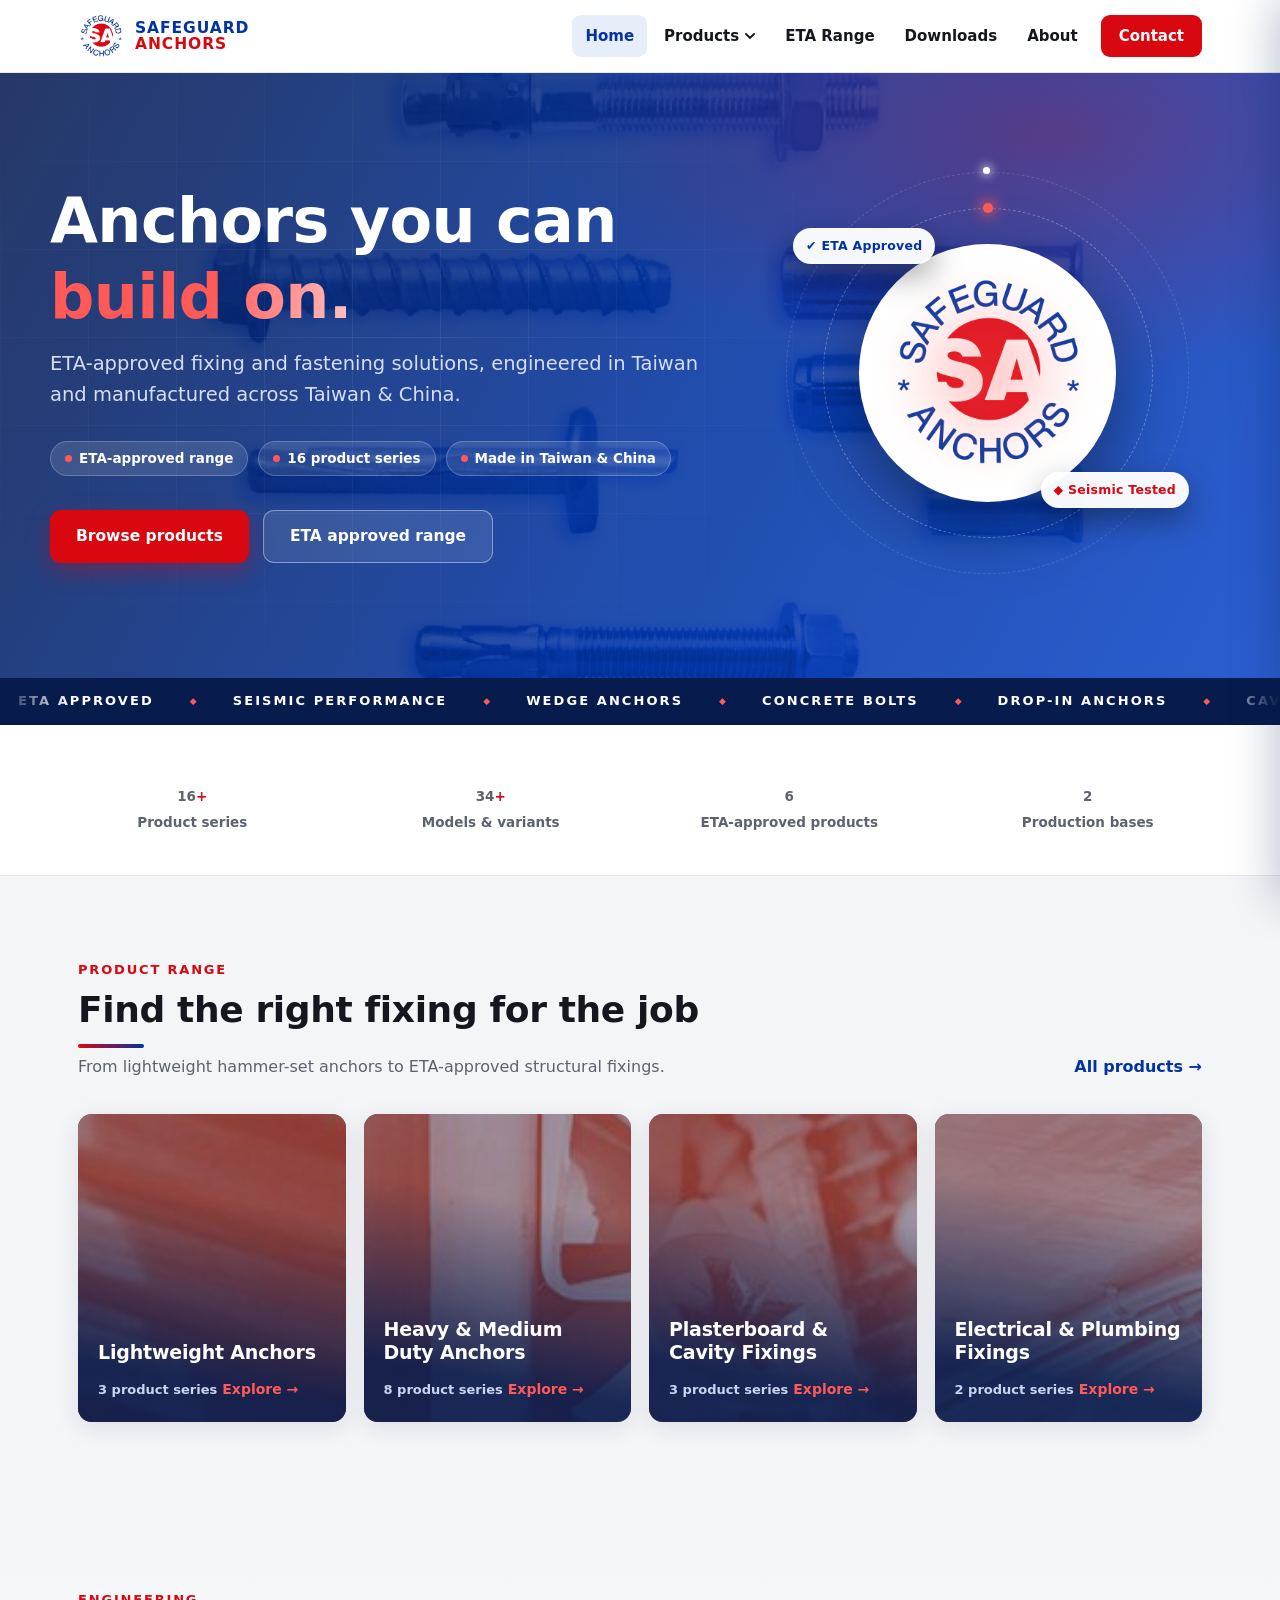
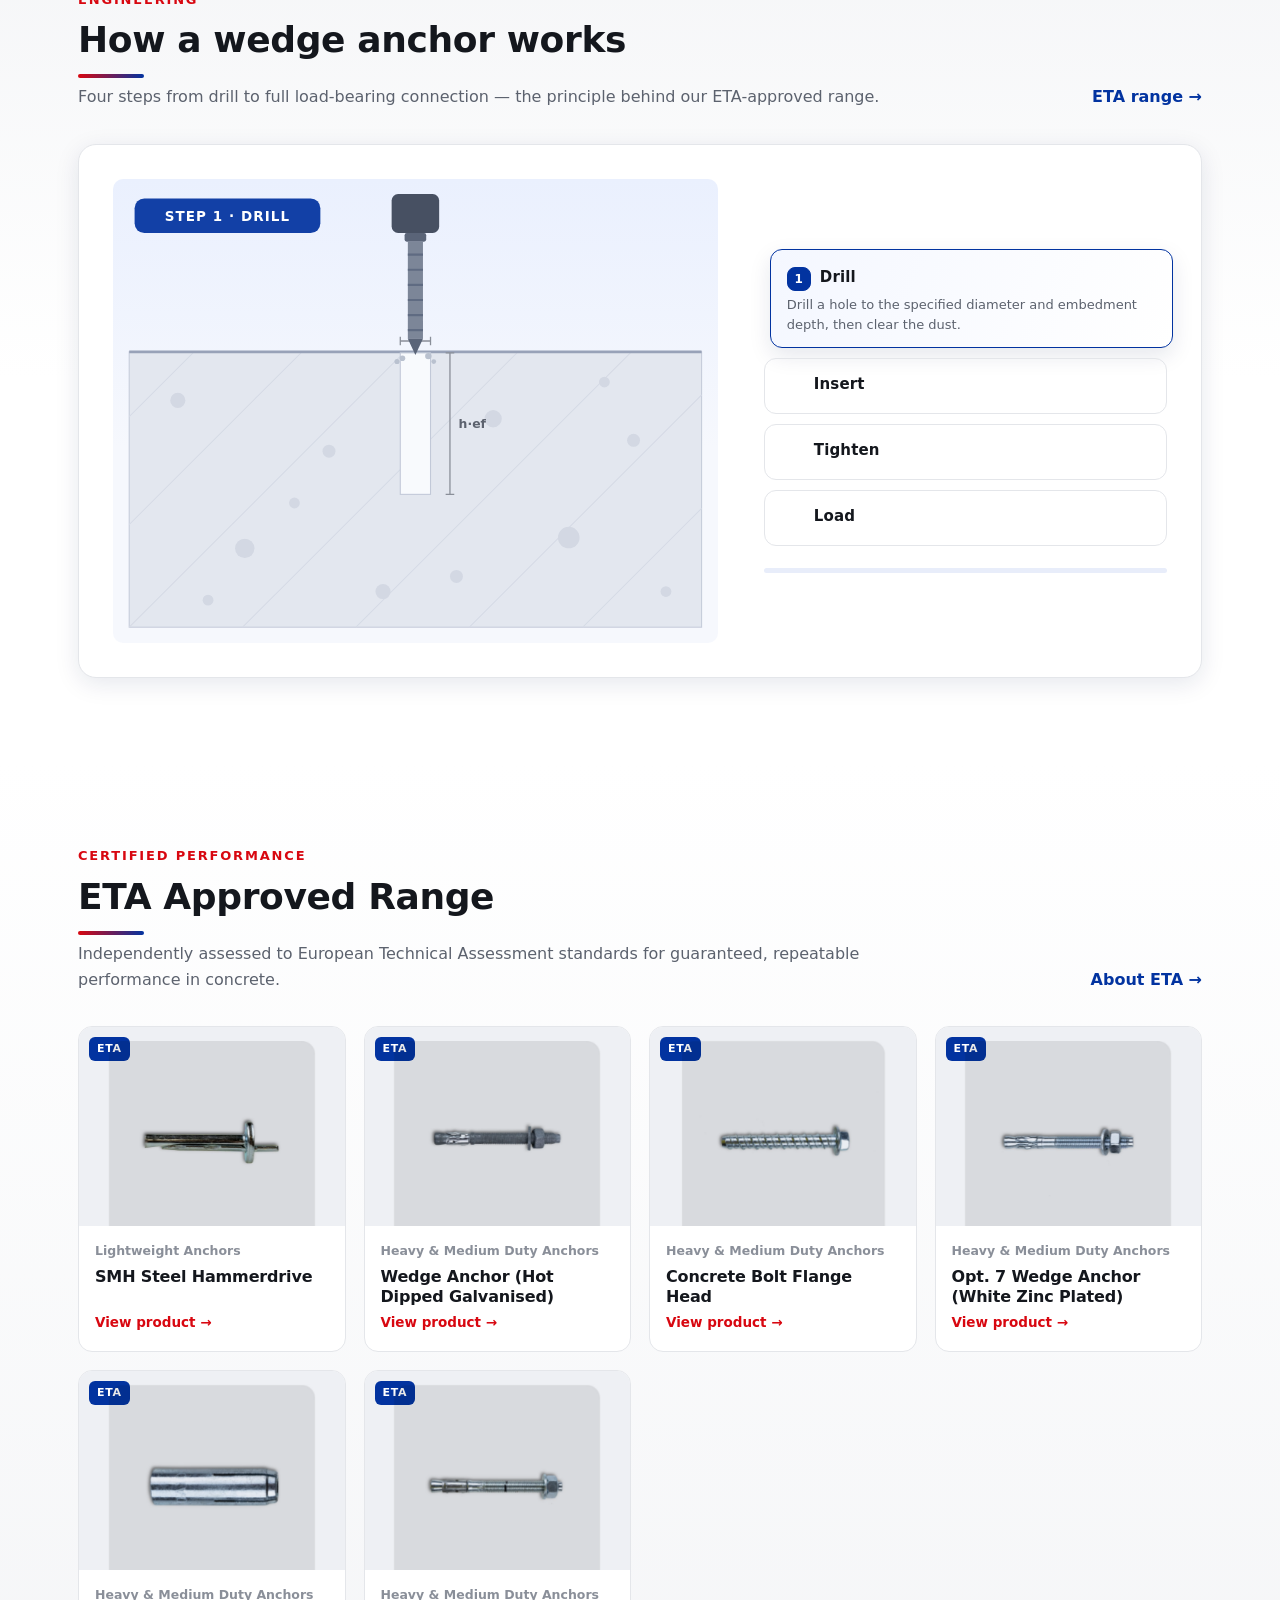
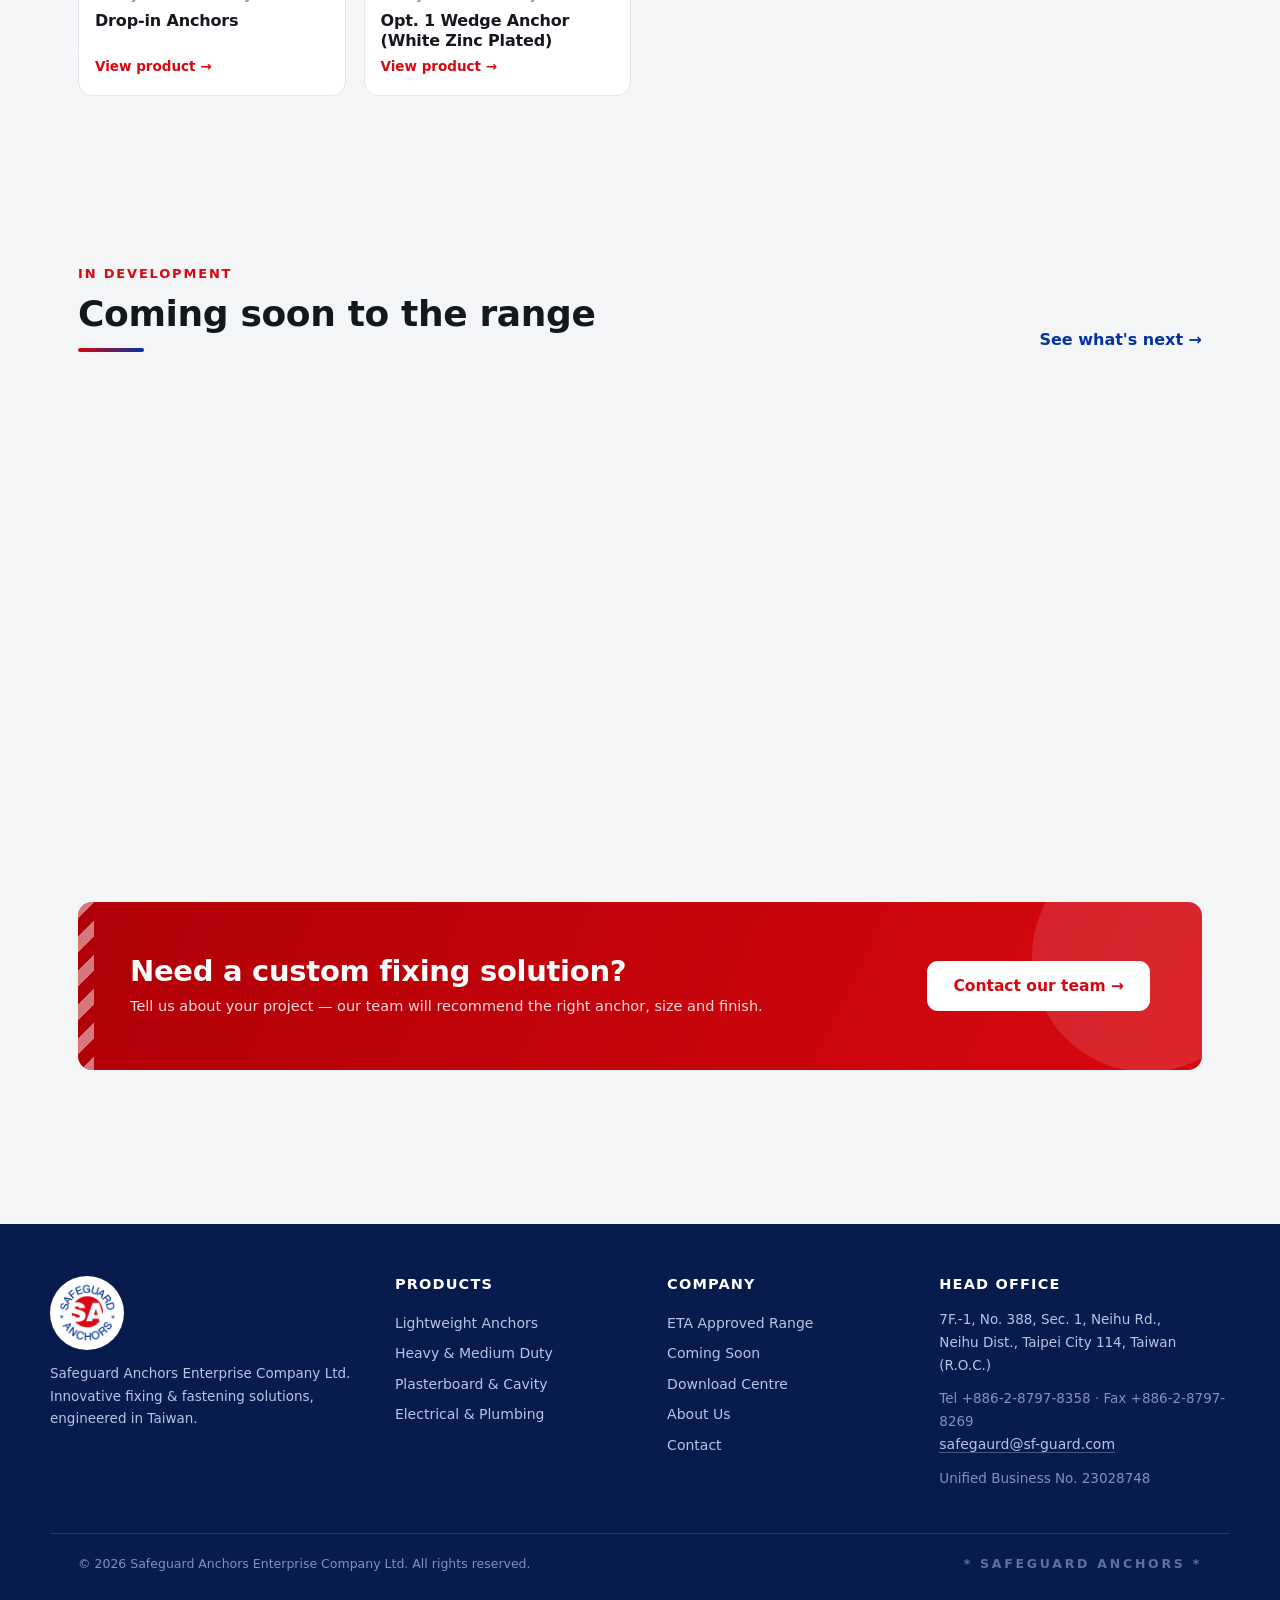
==== commit 8373398b: "Add GitHub Pages files (root redirect + .nojekyll) Co-Authored-By: Claude Fable 5 <noreply@anthropic" ====
--- a/safeguard-anchors-website/index.html
+++ b/safeguard-anchors-website/index.html
@@ -15,7 +15,12 @@
 <meta property="og:title" content="Safeguard Anchors — Anchors you can build on.">
 <meta property="og:description" content="ETA-approved fixing and fastening solutions.">
 <meta property="og:image" content="assets/img/icons/icon-512.png">
-<link rel="stylesheet" href="assets/css/app.css">
+<link rel="stylesheet" href="assets/css/app.css?v=3">
+<style>
+/* critical guard: keep the ambient backdrop invisible until app.css loads,
+   so decorative glyphs can never render as raw inline SVG */
+.bg-scene{position:fixed;inset:0;z-index:-1;pointer-events:none;overflow:hidden;visibility:hidden}
+</style>
 </head>
 <body>
 <a class="skip-link" href="#app">Skip to content</a>
@@ -98,7 +103,7 @@
   <div class="shell footer-grid">
     <div class="f-brand">
       <img src="assets/img/logo.png" alt="Safeguard Anchors logo">
-      <p>Safeguard Anchors Co., Ltd.<br>Innovative fixing &amp; fastening solutions,<br>engineered in Taiwan.</p>
+      <p>Safeguard Anchors Enterprise Company Ltd.<br>Innovative fixing &amp; fastening solutions,<br>engineered in Taiwan.</p>
     </div>
     <div>
       <h4>Products</h4>
@@ -117,19 +122,21 @@
     </div>
     <div>
       <h4>Head Office</h4>
-      <p class="f-addr">9F, No. 21, Sec. 3, Xinsheng S. Rd.,<br>Da'an Dist., Taipei City 106, Taiwan</p>
-      <p class="f-addr muted">sales@safeguard-anchors.example<br>+886-2-XXXX-XXXX</p>
+      <p class="f-addr">7F.-1, No. 388, Sec. 1, Neihu Rd.,<br>Neihu Dist., Taipei City 114, Taiwan (R.O.C.)</p>
+      <p class="f-addr muted">Tel +886-2-8797-8358 · Fax +886-2-8797-8269<br>
+        <a href="mailto:safegaurd@sf-guard.com">safegaurd@sf-guard.com</a></p>
+      <p class="f-addr muted">Unified Business No. 23028748</p>
     </div>
   </div>
   <div class="shell footer-base">
-    <span>© <span id="yr"></span> Safeguard Anchors Co., Ltd. All rights reserved.</span>
+    <span>© <span id="yr"></span> Safeguard Anchors Enterprise Company Ltd. All rights reserved.</span>
     <span class="f-tag">* SAFEGUARD ANCHORS *</span>
   </div>
 </footer>
 
 <button class="to-top" id="toTop" aria-label="Back to top" hidden>↑</button>
 
-<script src="assets/js/data.js"></script>
-<script src="assets/js/app.js"></script>
+<script src="assets/js/data.js?v=3"></script>
+<script src="assets/js/app.js?v=3"></script>
 </body>
 </html>
--- a/safeguard-anchors-website/assets/css/app.css
+++ b/safeguard-anchors-website/assets/css/app.css
@@ -626,3 +626,10 @@
 /* step number chips: keep visible when inactive */
 .how-steps li b .n{background:#D9E2F8;border:1px solid #C2D0F0;color:var(--navy)}
 .how-steps li.on b .n{background:var(--navy);border-color:var(--navy);color:#fff}
+/* ambient backdrop becomes visible only once the stylesheet is applied */
+.bg-scene{visibility:visible}
+/* contact + footer: linked email/phone styling */
+.c-item span a{color:var(--navy);font-weight:650;border-bottom:1px solid rgba(2,51,160,.25)}
+.c-item span a:hover{color:var(--red);border-bottom-color:rgba(216,7,16,.4)}
+.f-addr a{color:#B9C4E4;display:inline;padding:0;border-bottom:1px solid rgba(185,196,228,.35)}
+.f-addr a:hover{color:#fff}
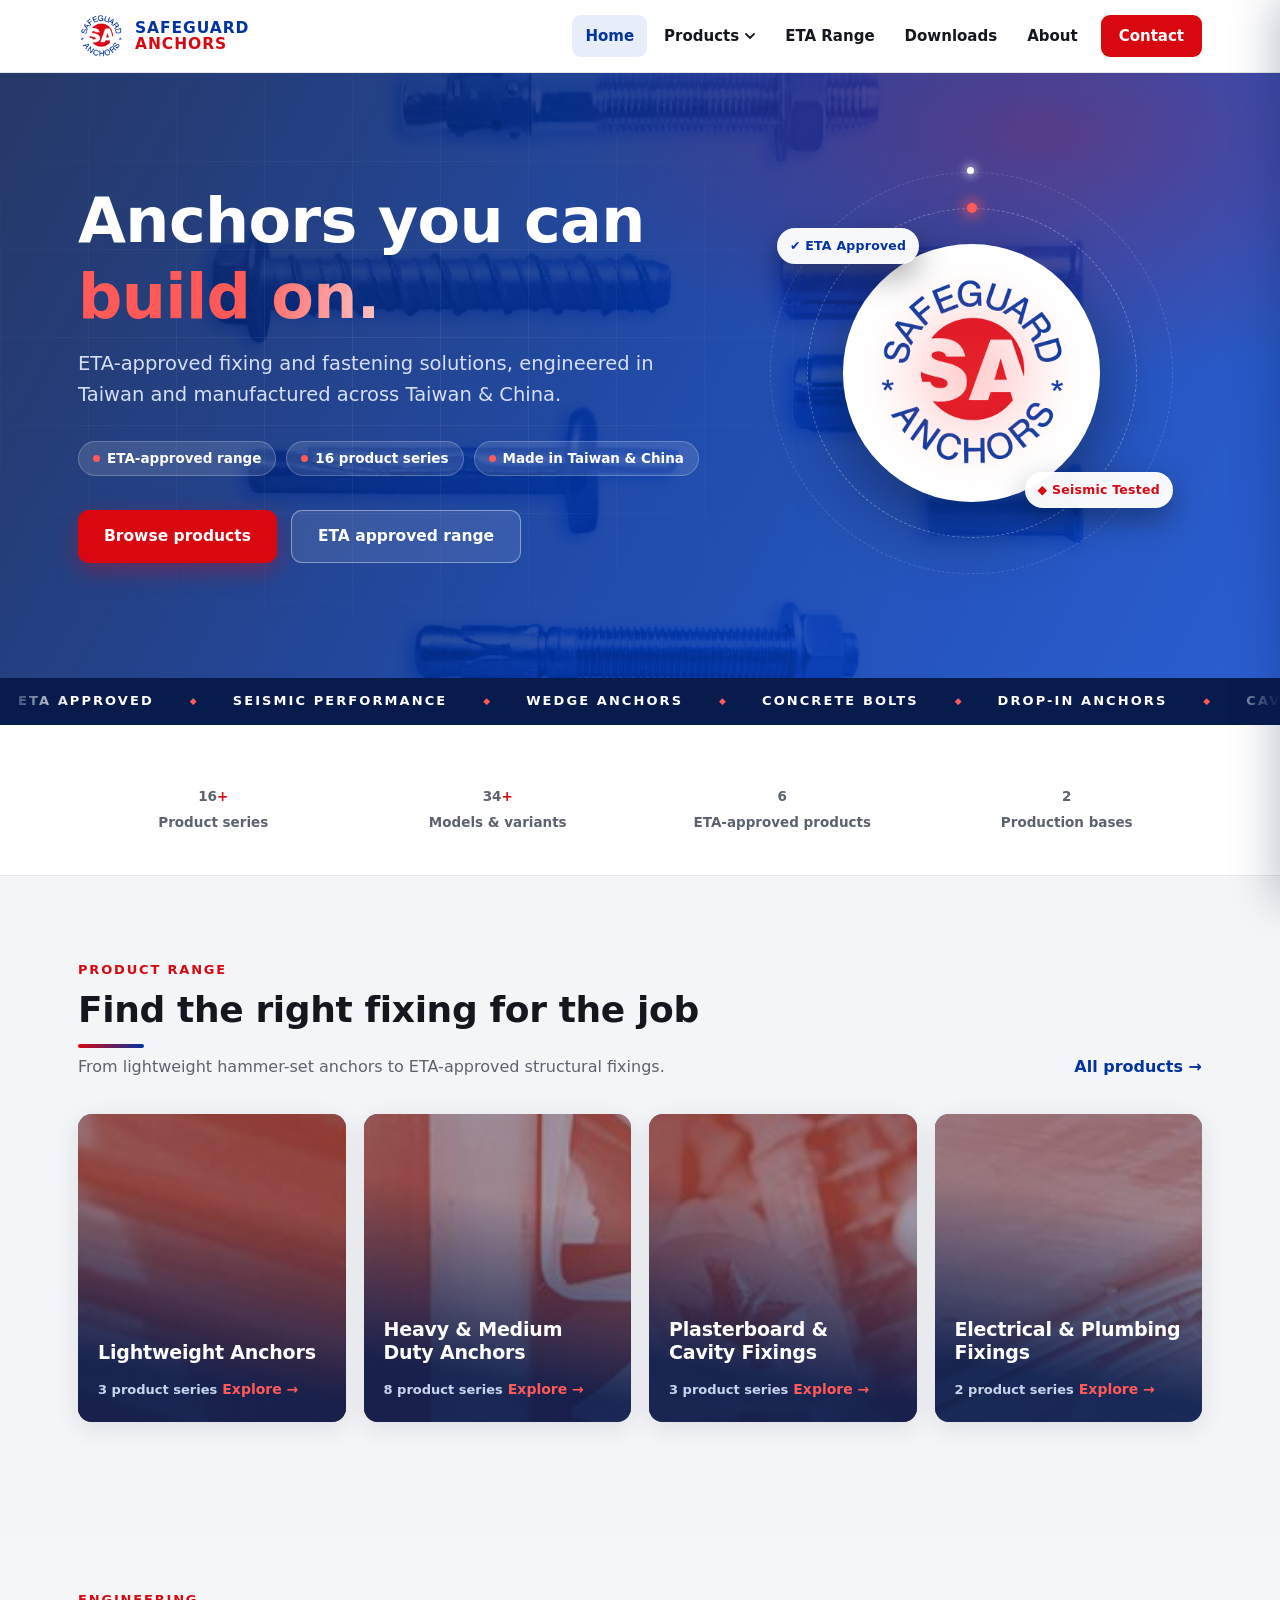
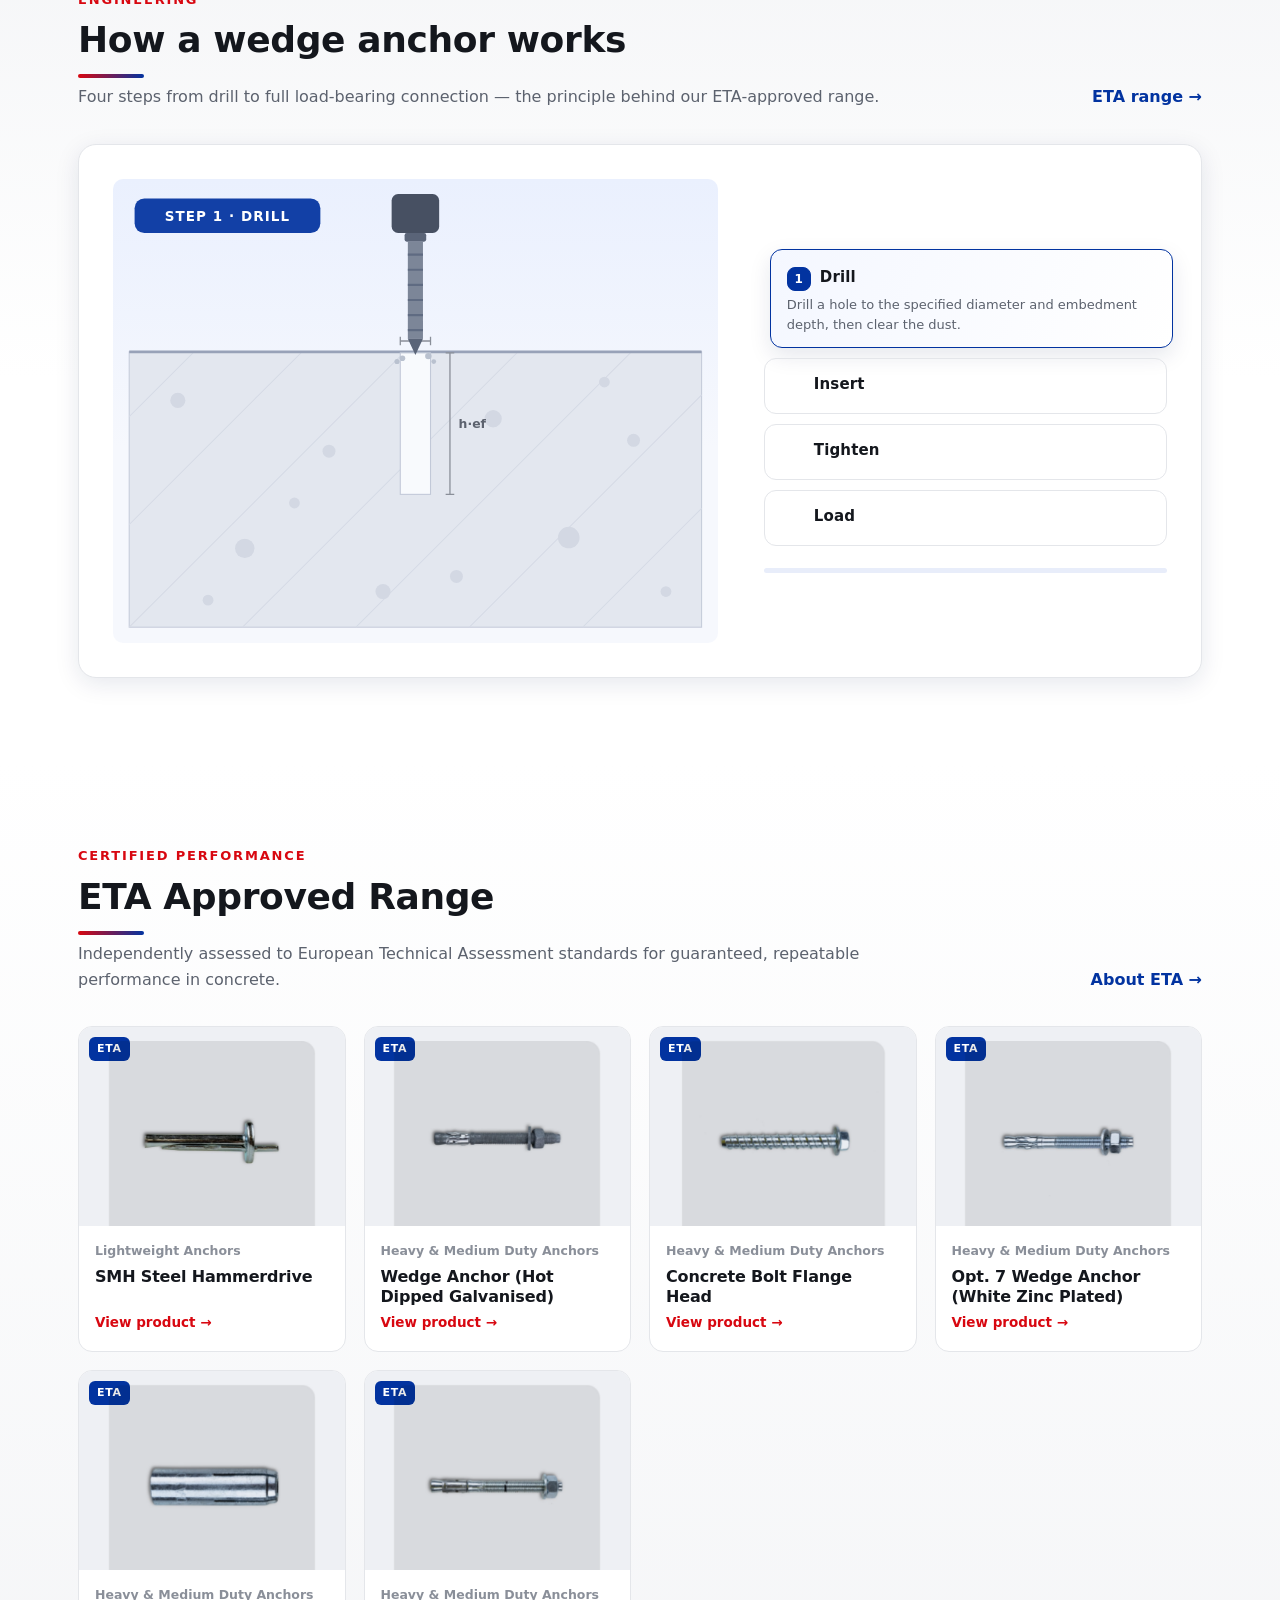
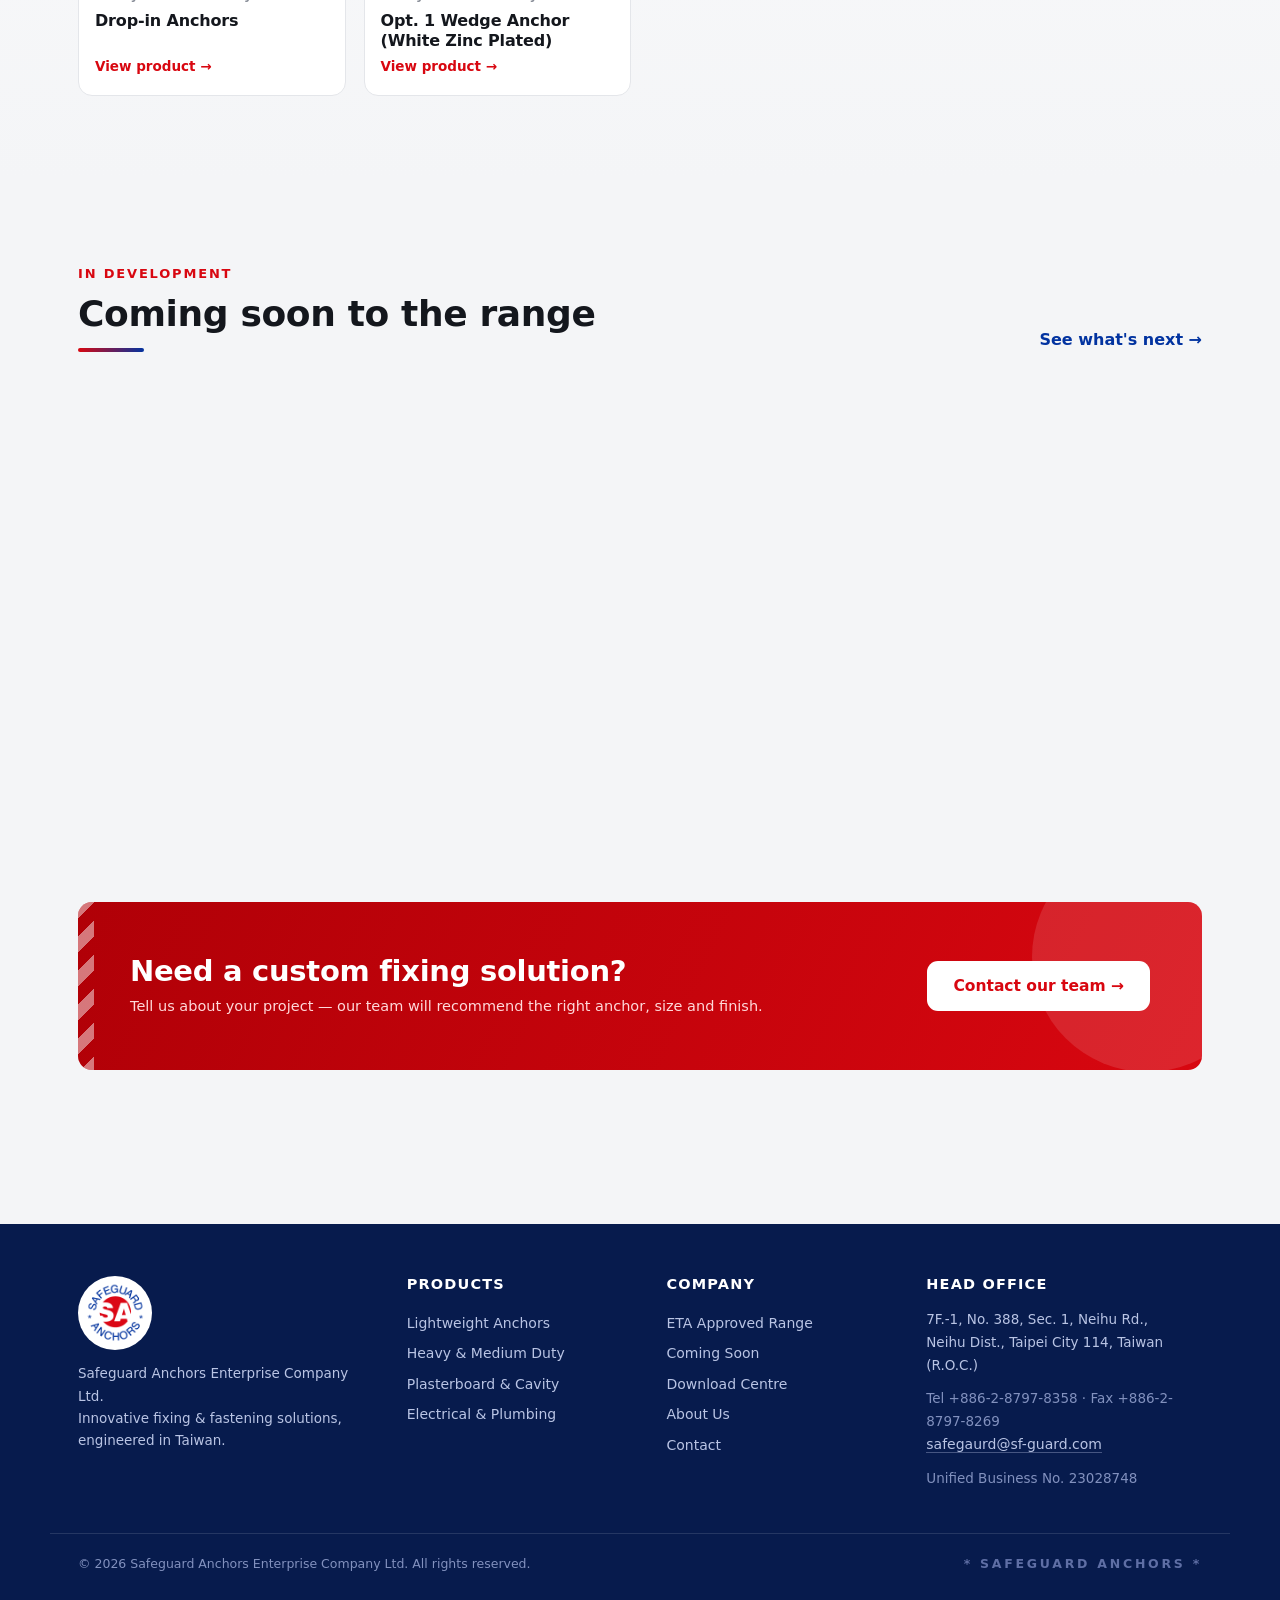
==== commit 9cca135f: "Add GitHub Pages files (root redirect + .nojekyll) Co-Authored-By: Claude Fable 5 <noreply@anthropic" ====
--- a/safeguard-anchors-website/index.html
+++ b/safeguard-anchors-website/index.html
@@ -15,7 +15,7 @@
 <meta property="og:title" content="Safeguard Anchors — Anchors you can build on.">
 <meta property="og:description" content="ETA-approved fixing and fastening solutions.">
 <meta property="og:image" content="assets/img/icons/icon-512.png">
-<link rel="stylesheet" href="assets/css/app.css?v=3">
+<link rel="stylesheet" href="assets/css/app.css?v=4">
 <style>
 /* critical guard: keep the ambient backdrop invisible until app.css loads,
    so decorative glyphs can never render as raw inline SVG */
@@ -136,7 +136,7 @@
 
 <button class="to-top" id="toTop" aria-label="Back to top" hidden>↑</button>
 
-<script src="assets/js/data.js?v=3"></script>
-<script src="assets/js/app.js?v=3"></script>
+<script src="assets/js/data.js?v=4"></script>
+<script src="assets/js/app.js?v=4"></script>
 </body>
 </html>
--- a/safeguard-anchors-website/assets/css/app.css
+++ b/safeguard-anchors-website/assets/css/app.css
@@ -89,7 +89,7 @@
 .hero::after{content:"";position:absolute;inset:0;
   background:radial-gradient(820px 420px at 82% 10%,rgba(216,7,16,.28),transparent 60%)}
 .hero-inner{position:relative;z-index:2;display:grid;grid-template-columns:1.15fr .85fr;gap:40px;
-  align-items:center;padding:clamp(56px,9vw,110px) 0 clamp(60px,9vw,120px)}
+  align-items:center;padding-block:clamp(56px,9vw,110px) clamp(60px,9vw,120px)}
 .hero h1{font-size:clamp(34px,5.4vw,62px);margin:0 0 14px;color:#fff}
 .hero h1 .accent{color:#FF5A57}
 .hero p.lead{font-size:clamp(16px,2vw,19.5px);color:#D6DEF5;max-width:34em;margin:0 0 30px}
@@ -120,7 +120,7 @@
 
 /* stats band */
 .stats{background:var(--surface);border-bottom:1px solid var(--line)}
-.stats-row{display:grid;grid-template-columns:repeat(4,1fr);gap:14px;padding:30px 0}
+.stats-row{display:grid;grid-template-columns:repeat(4,1fr);gap:14px;padding-block:30px}
 .stat{text-align:center;padding:10px 6px}
 .stat b{display:block;font-size:clamp(28px,3.6vw,42px);color:var(--navy);font-weight:900;line-height:1.05}
 .stat b .plus{color:var(--red)}
@@ -322,7 +322,7 @@
 
 /* ── footer ── */
 .site-footer{background:var(--navy-deep);color:#B9C4E4;margin-top:70px}
-.footer-grid{display:grid;grid-template-columns:1.3fr 1fr 1fr 1.2fr;gap:30px;padding:52px 0 34px}
+.footer-grid{display:grid;grid-template-columns:1.3fr 1fr 1fr 1.2fr;gap:30px;padding-block:52px 34px}
 .site-footer h4{color:#fff;font-size:14.5px;letter-spacing:.08em;text-transform:uppercase;margin:0 0 14px}
 .site-footer a{display:block;color:#B9C4E4;padding:4px 0;font-size:14px}
 .site-footer a:hover{color:#fff}
@@ -633,3 +633,12 @@
 .c-item span a:hover{color:var(--red);border-bottom-color:rgba(216,7,16,.4)}
 .f-addr a{color:#B9C4E4;display:inline;padding:0;border-bottom:1px solid rgba(185,196,228,.35)}
 .f-addr a:hover{color:#fff}
+
+/* ── gutter guard ─────────────────────────────────────────
+   Some .shell companions (.hero-inner, .stats-row, .footer-grid)
+   historically used the `padding` shorthand, which silently zeroed the
+   horizontal gutter and pinned text to the screen edge on phones.
+   This rule sits last so the side gutter always wins, whatever a
+   companion class sets. Keep it at the bottom of the file.        */
+.shell{padding-inline:clamp(18px,4vw,28px)}
+@media (max-width:420px){ .shell{padding-inline:16px} }
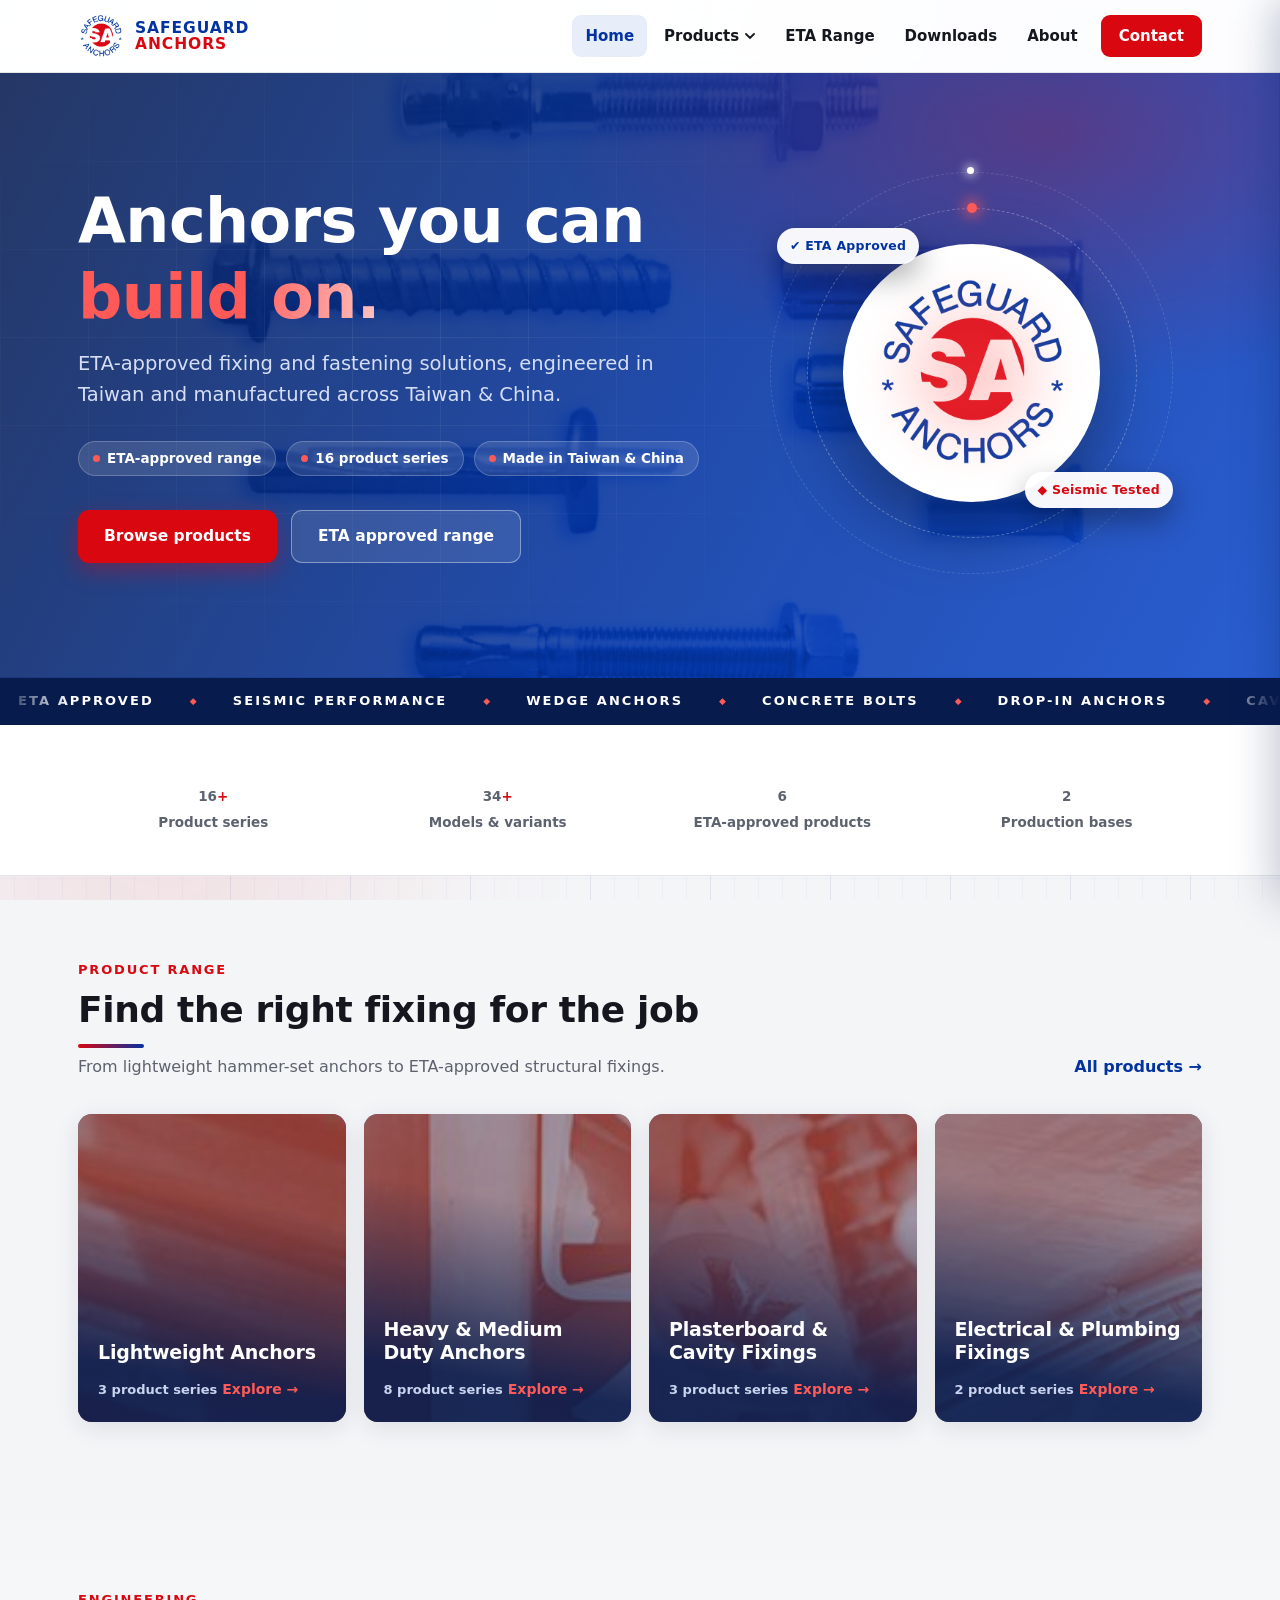
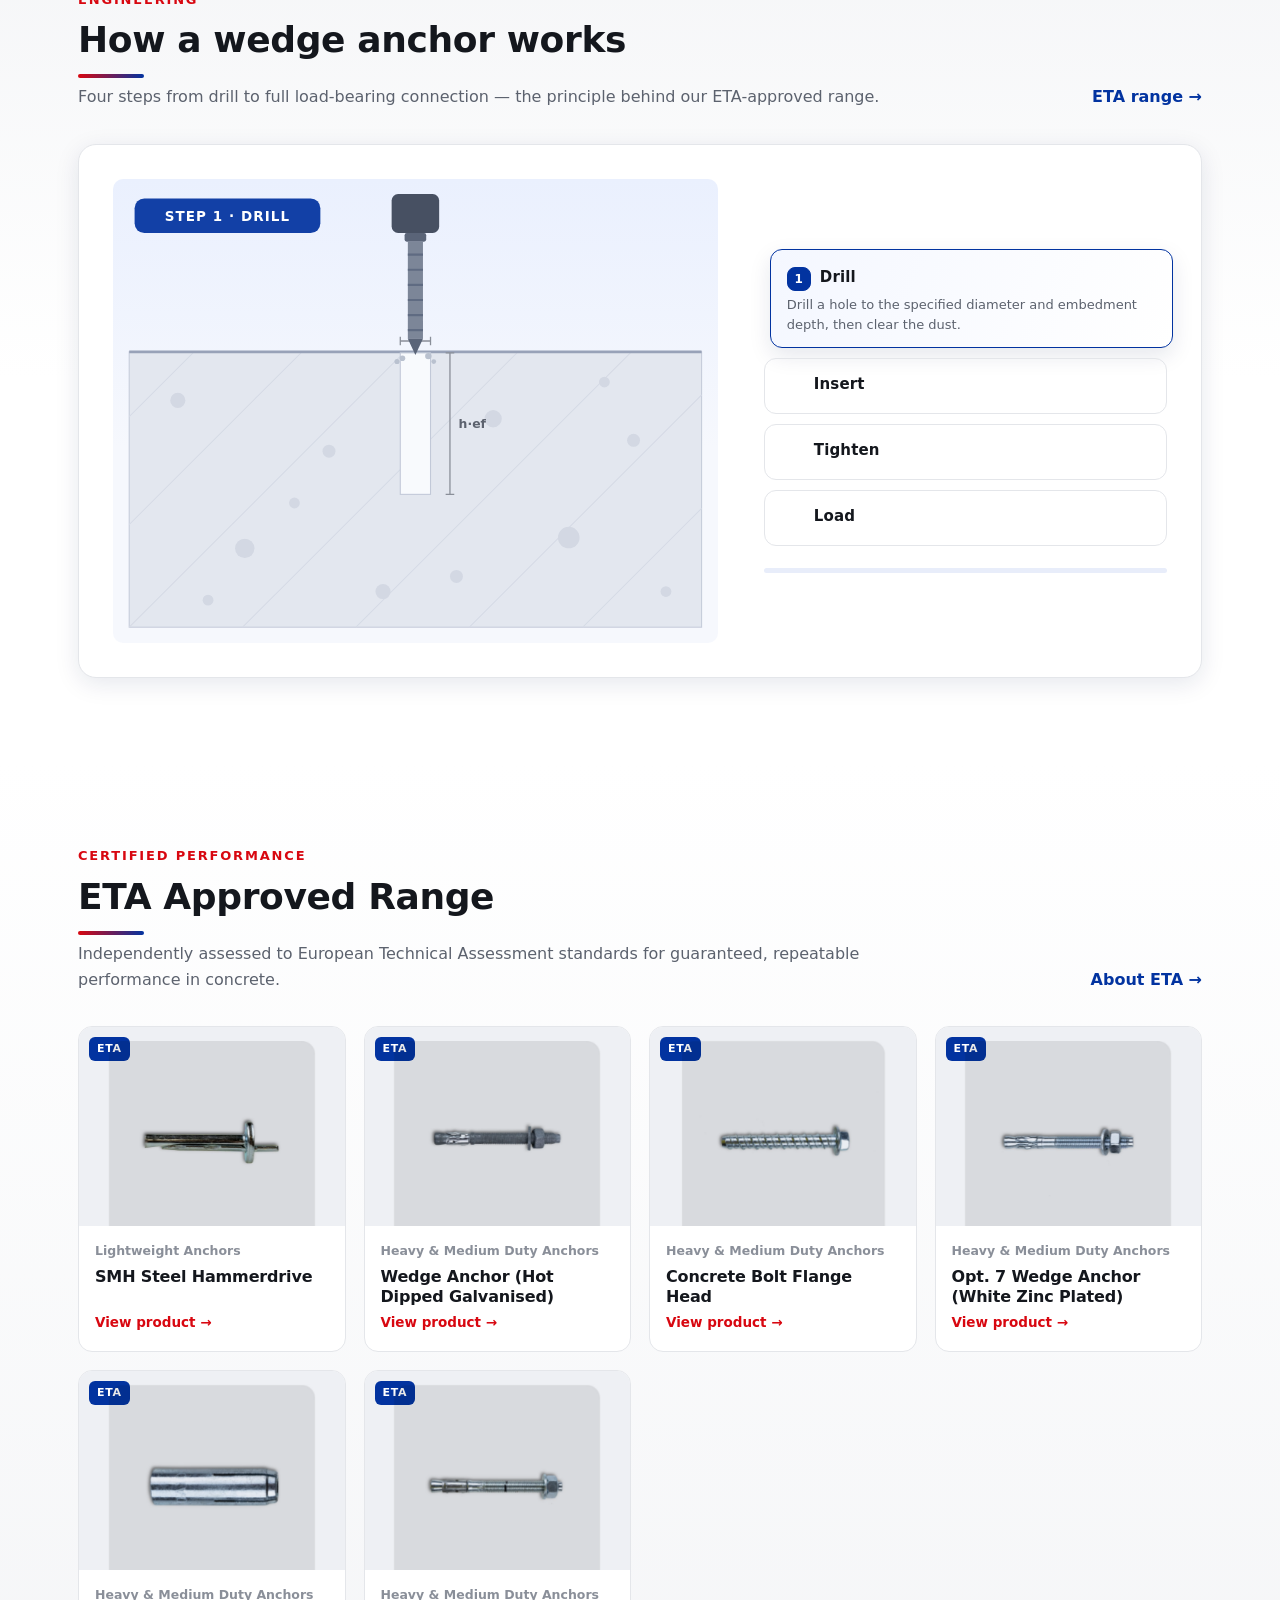
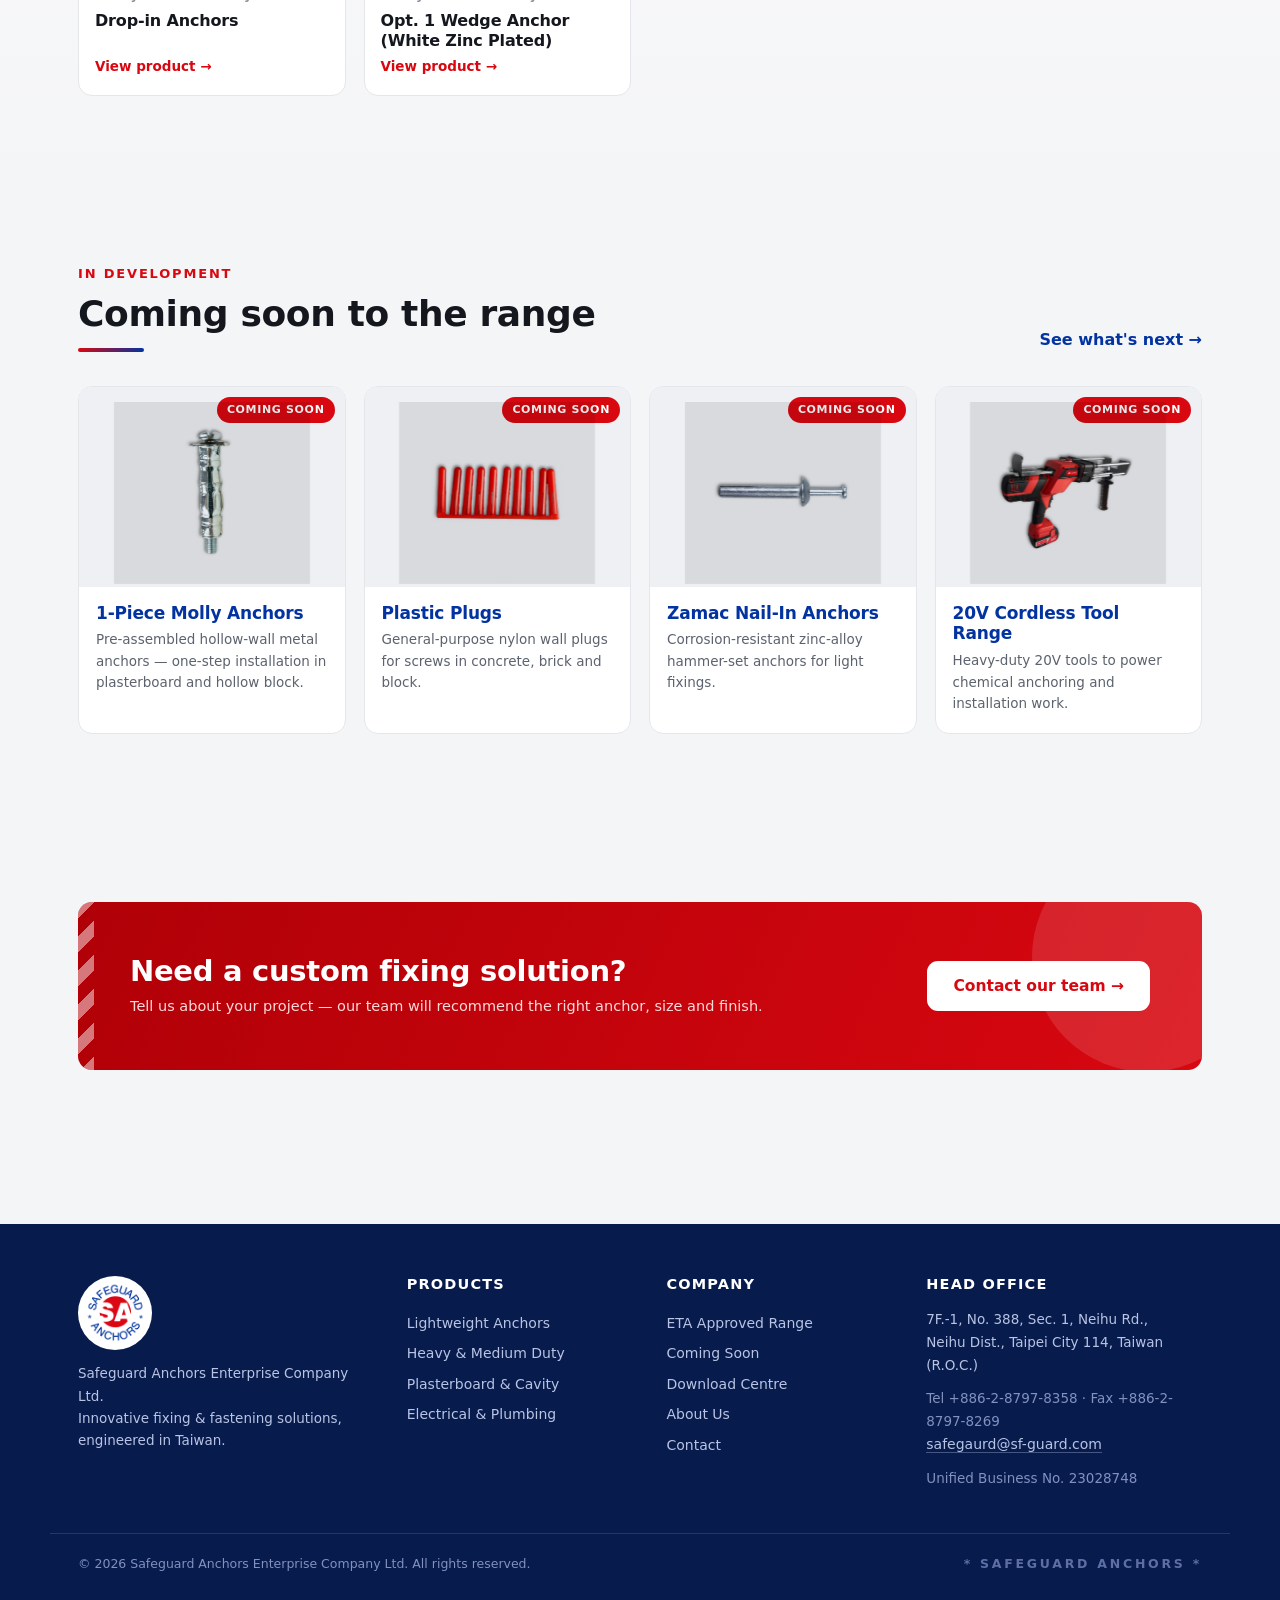
==== commit d7e4849b: "Add GitHub Pages files (root redirect + .nojekyll) Co-Authored-By: Claude Fable 5 <noreply@anthropic" ====
--- a/safeguard-anchors-website/index.html
+++ b/safeguard-anchors-website/index.html
@@ -15,12 +15,14 @@
 <meta property="og:title" content="Safeguard Anchors — Anchors you can build on.">
 <meta property="og:description" content="ETA-approved fixing and fastening solutions.">
 <meta property="og:image" content="assets/img/icons/icon-512.png">
-<link rel="stylesheet" href="assets/css/app.css?v=4">
 <style>
-/* critical guard: keep the ambient backdrop invisible until app.css loads,
-   so decorative glyphs can never render as raw inline SVG */
+/* Critical guard — must stay ABOVE the stylesheet link.
+   If app.css fails to load, the decorative backdrop stays hidden instead of
+   rendering as raw inline SVG. app.css re-reveals it with .bg-scene{visibility:visible},
+   which wins on source order once the stylesheet is applied. */
 .bg-scene{position:fixed;inset:0;z-index:-1;pointer-events:none;overflow:hidden;visibility:hidden}
 </style>
+<link rel="stylesheet" href="assets/css/app.css?v=5">
 </head>
 <body>
 <a class="skip-link" href="#app">Skip to content</a>
@@ -136,7 +138,7 @@
 
 <button class="to-top" id="toTop" aria-label="Back to top" hidden>↑</button>
 
-<script src="assets/js/data.js?v=4"></script>
-<script src="assets/js/app.js?v=4"></script>
+<script src="assets/js/data.js?v=5"></script>
+<script src="assets/js/app.js?v=5"></script>
 </body>
 </html>
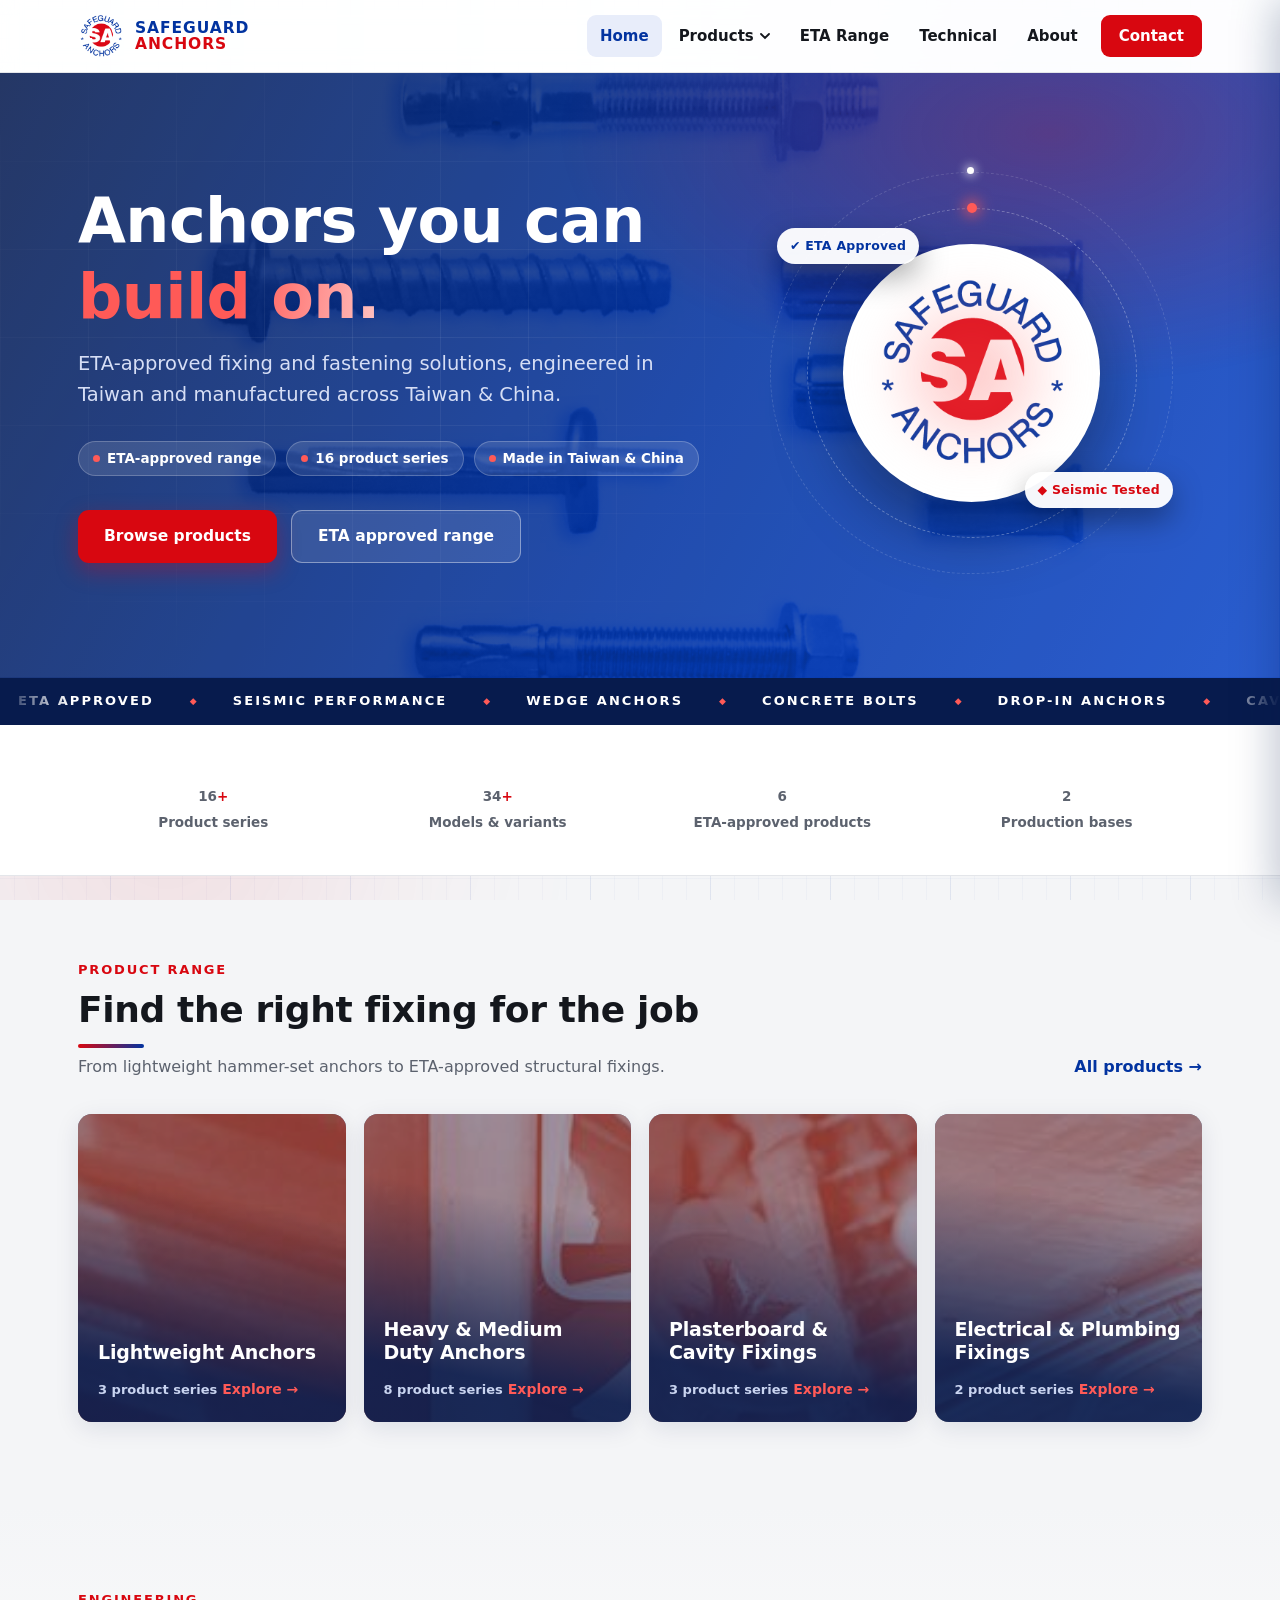
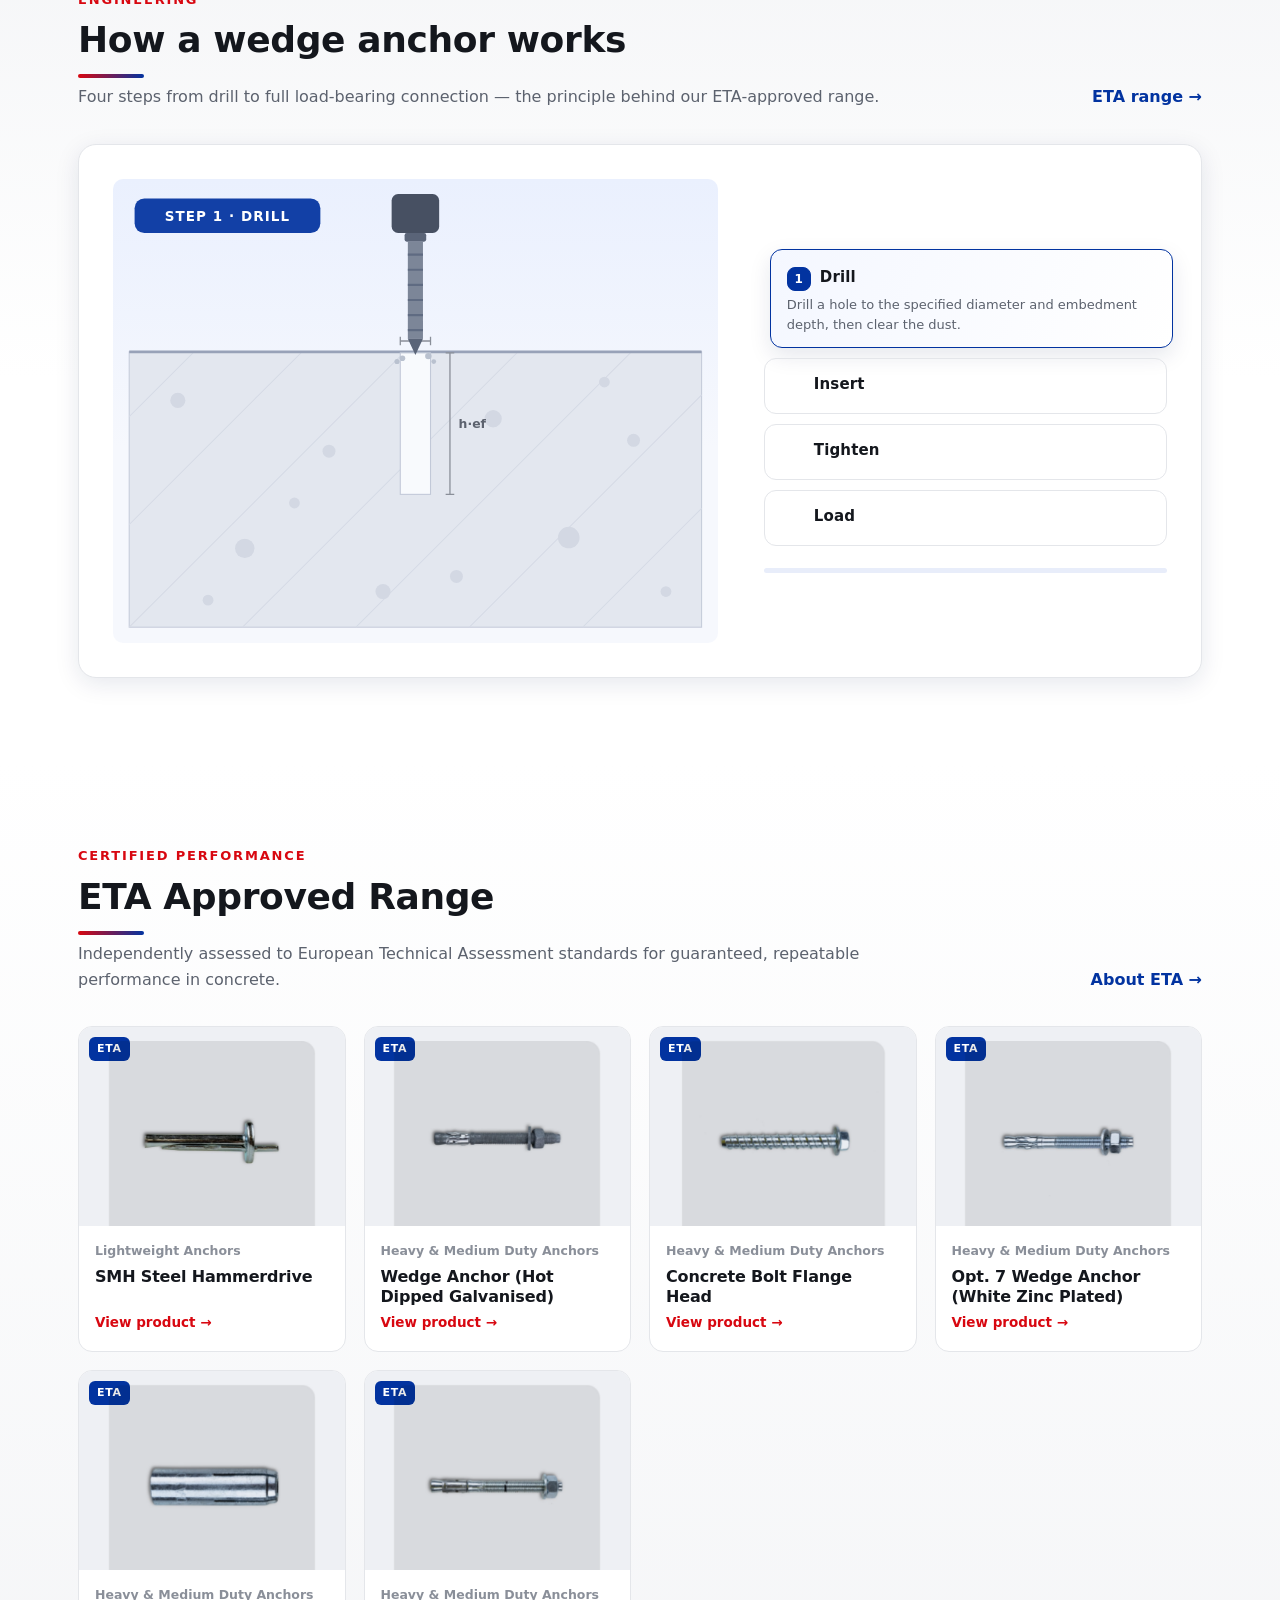
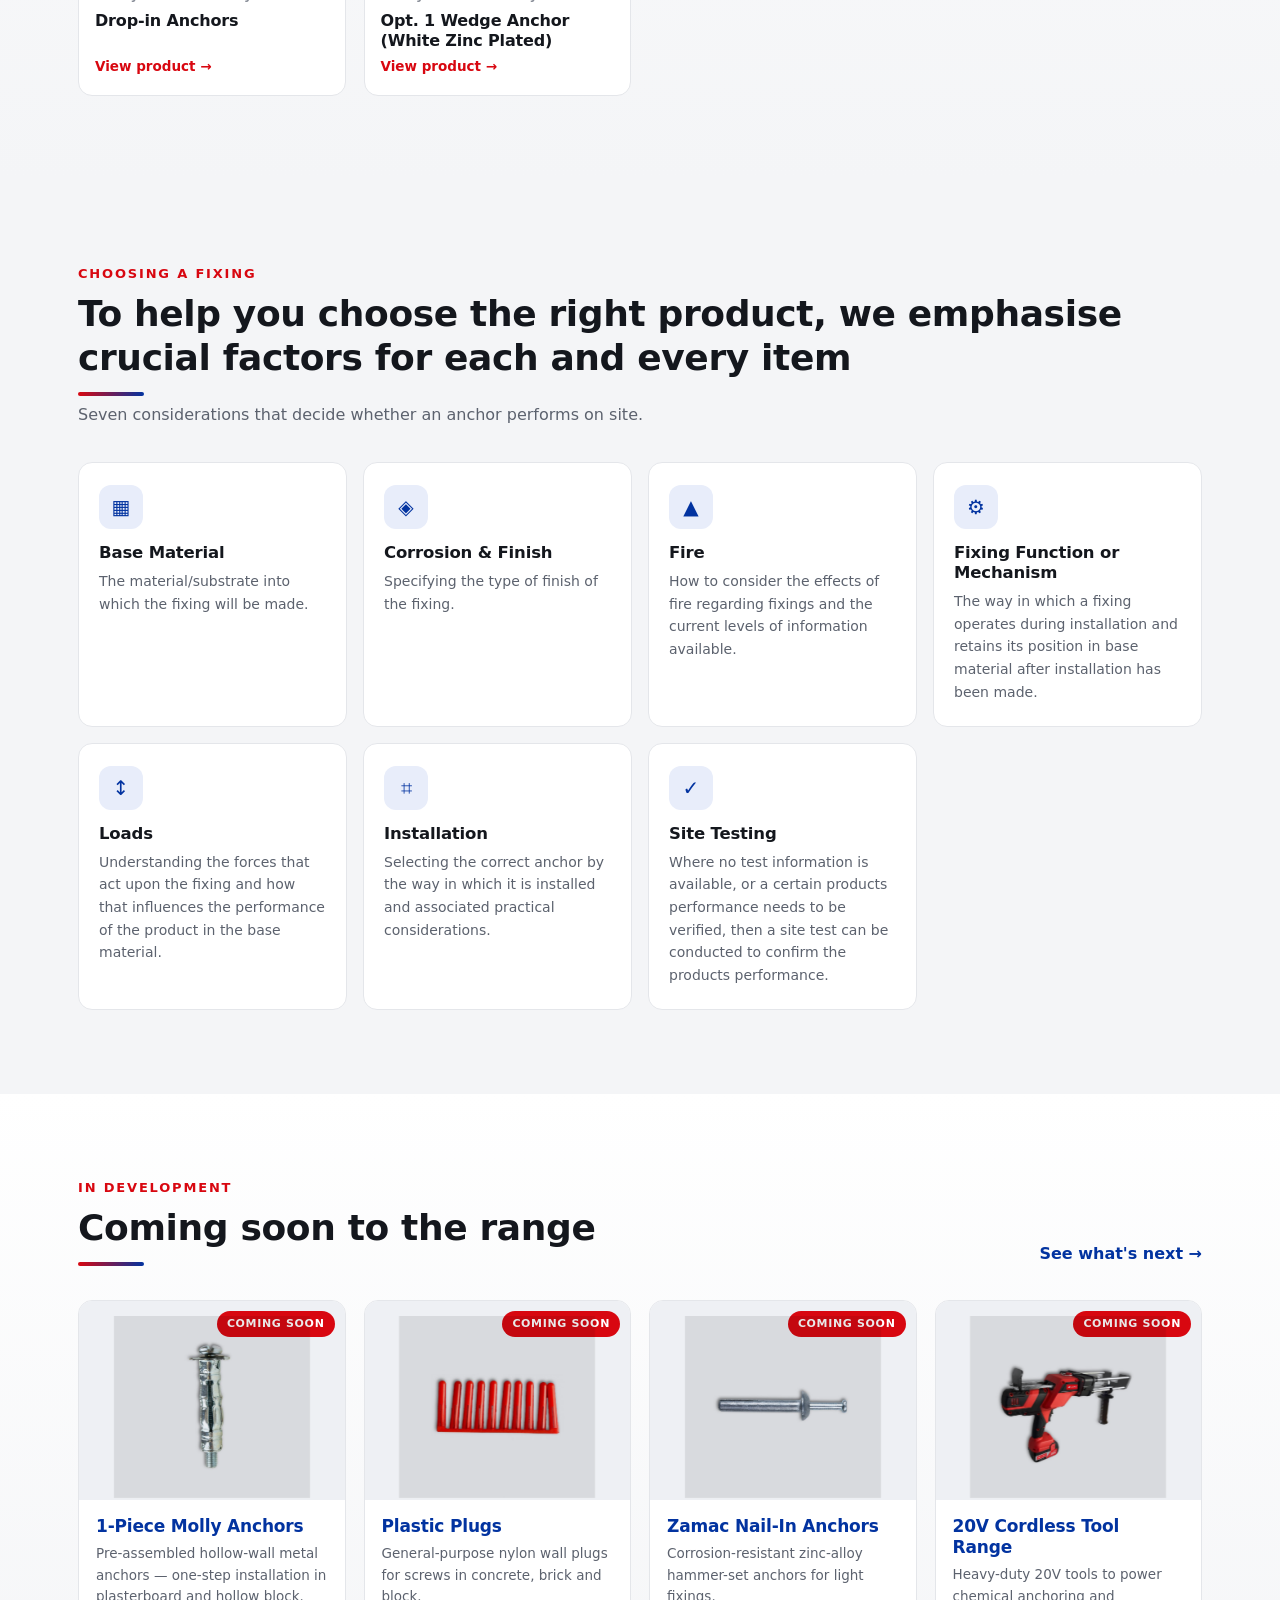
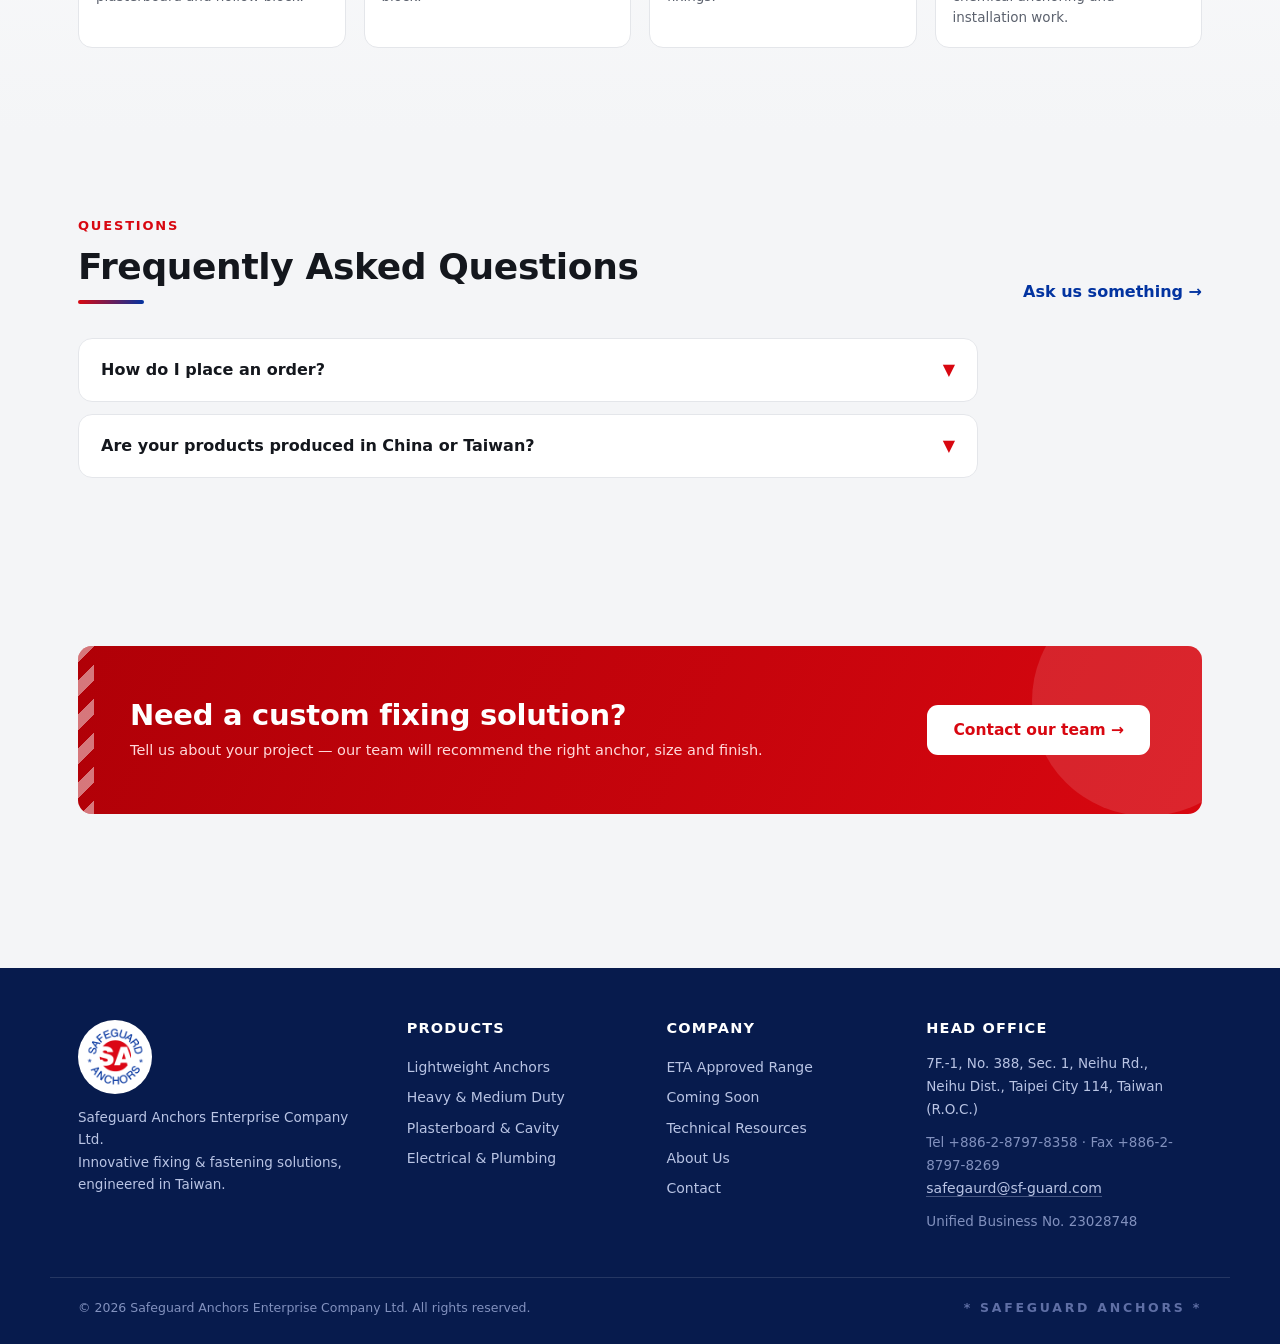
==== commit c1d55b68: "Add GitHub Pages files (root redirect + .nojekyll) Co-Authored-By: Claude Fable 5 <noreply@anthropic" ====
--- a/safeguard-anchors-website/index.html
+++ b/safeguard-anchors-website/index.html
@@ -22,7 +22,7 @@
    which wins on source order once the stylesheet is applied. */
 .bg-scene{position:fixed;inset:0;z-index:-1;pointer-events:none;overflow:hidden;visibility:hidden}
 </style>
-<link rel="stylesheet" href="assets/css/app.css?v=5">
+<link rel="stylesheet" href="assets/css/app.css?v=7">
 </head>
 <body>
 <a class="skip-link" href="#app">Skip to content</a>
@@ -69,7 +69,7 @@
         </div>
       </div>
       <a href="#/eta" data-nav="eta">ETA Range</a>
-      <a href="#/downloads" data-nav="downloads">Downloads</a>
+      <a href="#/downloads" data-nav="downloads">Technical</a>
       <a href="#/about" data-nav="about">About</a>
       <a href="#/contact" data-nav="contact" class="nav-cta">Contact</a>
     </nav>
@@ -94,7 +94,7 @@
   <a href="#/products" class="sub">All Products</a>
   <a href="#/eta">ETA Approved Range</a>
   <a href="#/coming-soon">Coming Soon</a>
-  <a href="#/downloads">Downloads</a>
+  <a href="#/downloads">Technical Resources</a>
   <a href="#/about">About Us</a>
   <a href="#/contact">Contact</a>
 </nav>
@@ -118,7 +118,7 @@
       <h4>Company</h4>
       <a href="#/eta">ETA Approved Range</a>
       <a href="#/coming-soon">Coming Soon</a>
-      <a href="#/downloads">Download Centre</a>
+      <a href="#/downloads">Technical Resources</a>
       <a href="#/about">About Us</a>
       <a href="#/contact">Contact</a>
     </div>
@@ -138,7 +138,7 @@
 
 <button class="to-top" id="toTop" aria-label="Back to top" hidden>↑</button>
 
-<script src="assets/js/data.js?v=5"></script>
-<script src="assets/js/app.js?v=5"></script>
+<script src="assets/js/data.js?v=7"></script>
+<script src="assets/js/app.js?v=7"></script>
 </body>
 </html>
--- a/safeguard-anchors-website/assets/css/app.css
+++ b/safeguard-anchors-website/assets/css/app.css
@@ -238,7 +238,7 @@
 .v-item .chev{color:var(--red);transition:transform .28s var(--ease)}
 .v-item.open .chev{transform:rotate(180deg)}
 .v-body{max-height:0;overflow:hidden;transition:max-height .4s var(--ease)}
-.v-item.open .v-body{max-height:900px;overflow:auto}
+.v-item.open .v-body{max-height:2600px}
 .v-body-inner{padding:4px 14px 14px;overflow-x:auto}
 .rel-row{margin-top:56px}
 
@@ -642,3 +642,76 @@
    companion class sets. Keep it at the bottom of the file.        */
 .shell{padding-inline:clamp(18px,4vw,28px)}
 @media (max-width:420px){ .shell{padding-inline:16px} }
+
+/* ═══════════════════════════════════════════════════════════
+   v3 — spec tables with column headers, selection criteria,
+   FAQ, About mission/approach
+   ═══════════════════════════════════════════════════════════ */
+
+/* ── spec tables: header strip stacked flush on its data rows ── */
+.tbl{margin:0 0 16px;border-radius:10px;overflow:hidden;border:1px solid var(--line);
+  background:#fff;box-shadow:0 2px 10px rgba(7,27,77,.05)}
+.tbl img{display:block;width:100%}
+.tbl-head{border-bottom:0}
+.tbl-head + .tbl-body{margin-top:-1px}
+.spec-imgs .tbl:last-child{margin-bottom:0}
+.v-body-inner .tbl{margin:0;border:0;box-shadow:none;border-radius:8px}
+.v-none{color:var(--ink-2);font-size:14px;margin:0}
+.v-none a{font-weight:700}
+
+/* wide tables stay readable on phones */
+@media (max-width:700px){
+  .tbl{overflow-x:auto;-webkit-overflow-scrolling:touch}
+  .tbl img{width:660px;max-width:none}
+}
+
+/* ── selection criteria ── */
+.crit-grid{display:grid;grid-template-columns:repeat(auto-fit,minmax(240px,1fr));gap:16px}
+.crit-card{background:var(--surface);border:1px solid var(--line);border-radius:var(--r);
+  padding:22px 20px;position:relative;overflow:hidden;
+  transition:transform .28s var(--ease),box-shadow .28s var(--ease),border-color .28s}
+.crit-card::after{content:"";position:absolute;left:0;right:100%;bottom:0;height:3px;
+  background:linear-gradient(90deg,var(--navy),var(--red));transition:right .45s var(--ease)}
+.crit-card:hover{transform:translateY(-5px);box-shadow:var(--shadow-lg);border-color:transparent}
+.crit-card:hover::after{right:0}
+.crit-ico{display:grid;place-items:center;width:44px;height:44px;border-radius:12px;
+  background:var(--navy-soft);color:var(--navy);font-size:20px;margin-bottom:14px;
+  transition:background .28s,color .28s,transform .35s var(--ease)}
+.crit-card:hover .crit-ico{background:var(--navy);color:#fff;transform:rotate(-8deg) scale(1.06)}
+.crit-card h3{font-size:16.5px;margin:0 0 7px}
+.crit-card p{margin:0;font-size:14px;color:var(--ink-2);line-height:1.62}
+
+/* ── FAQ ── */
+.faq-list{display:flex;flex-direction:column;gap:12px;max-width:900px}
+.faq-item{background:var(--surface);border:1px solid var(--line);border-radius:var(--r);overflow:hidden}
+.faq-item > button{width:100%;display:flex;align-items:center;justify-content:space-between;gap:16px;
+  background:none;border:0;padding:18px 22px;cursor:pointer;font:inherit;font-weight:750;
+  font-size:16px;color:var(--ink);text-align:left;transition:background .2s}
+.faq-item > button:hover{background:var(--navy-soft)}
+.faq-item.open > button{color:var(--navy)}
+.faq-item .v-body-inner{padding:0 22px 20px}
+.faq-item p{margin:0;color:var(--ink-2);font-size:14.8px}
+
+/* ── About: mission list + approach grid ── */
+.lead-p{font-size:16.5px;color:var(--ink-2);max-width:56em;margin:0}
+.mission-list{list-style:none;margin:0;padding:0;display:grid;
+  grid-template-columns:repeat(auto-fit,minmax(300px,1fr));gap:16px;counter-reset:m}
+.mission-list li{display:flex;gap:16px;align-items:flex-start;background:var(--surface);
+  border:1px solid var(--line);border-left:4px solid var(--red);border-radius:var(--r);padding:20px 22px}
+.mission-list .m-n{flex:none;display:grid;place-items:center;width:32px;height:32px;border-radius:10px;
+  background:var(--navy);color:#fff;font-weight:900;font-size:14px}
+.mission-list p{margin:0;font-size:15.5px;font-weight:600;color:var(--ink);line-height:1.55}
+.appr-grid{display:grid;grid-template-columns:repeat(auto-fit,minmax(270px,1fr));gap:16px}
+.appr-card{background:var(--surface);border:1px solid var(--line);border-radius:var(--r);
+  padding:24px 22px 22px;position:relative;
+  transition:transform .28s var(--ease),box-shadow .28s var(--ease)}
+.appr-card:hover{transform:translateY(-5px);box-shadow:var(--shadow-lg)}
+.appr-n{position:absolute;top:16px;right:18px;font-size:44px;font-weight:900;line-height:1;
+  color:var(--navy-soft);transition:color .3s}
+.appr-card:hover .appr-n{color:#D6E0F8}
+.appr-card h3{font-size:16.5px;margin:0 0 8px;padding-right:44px}
+.appr-card p{margin:0;font-size:14px;color:var(--ink-2);line-height:1.62}
+
+/* tall spec tables must never be trapped in an inner scrollbox */
+.v-item.open .v-body{overflow:visible}
+.v-body-inner{overflow-x:auto}
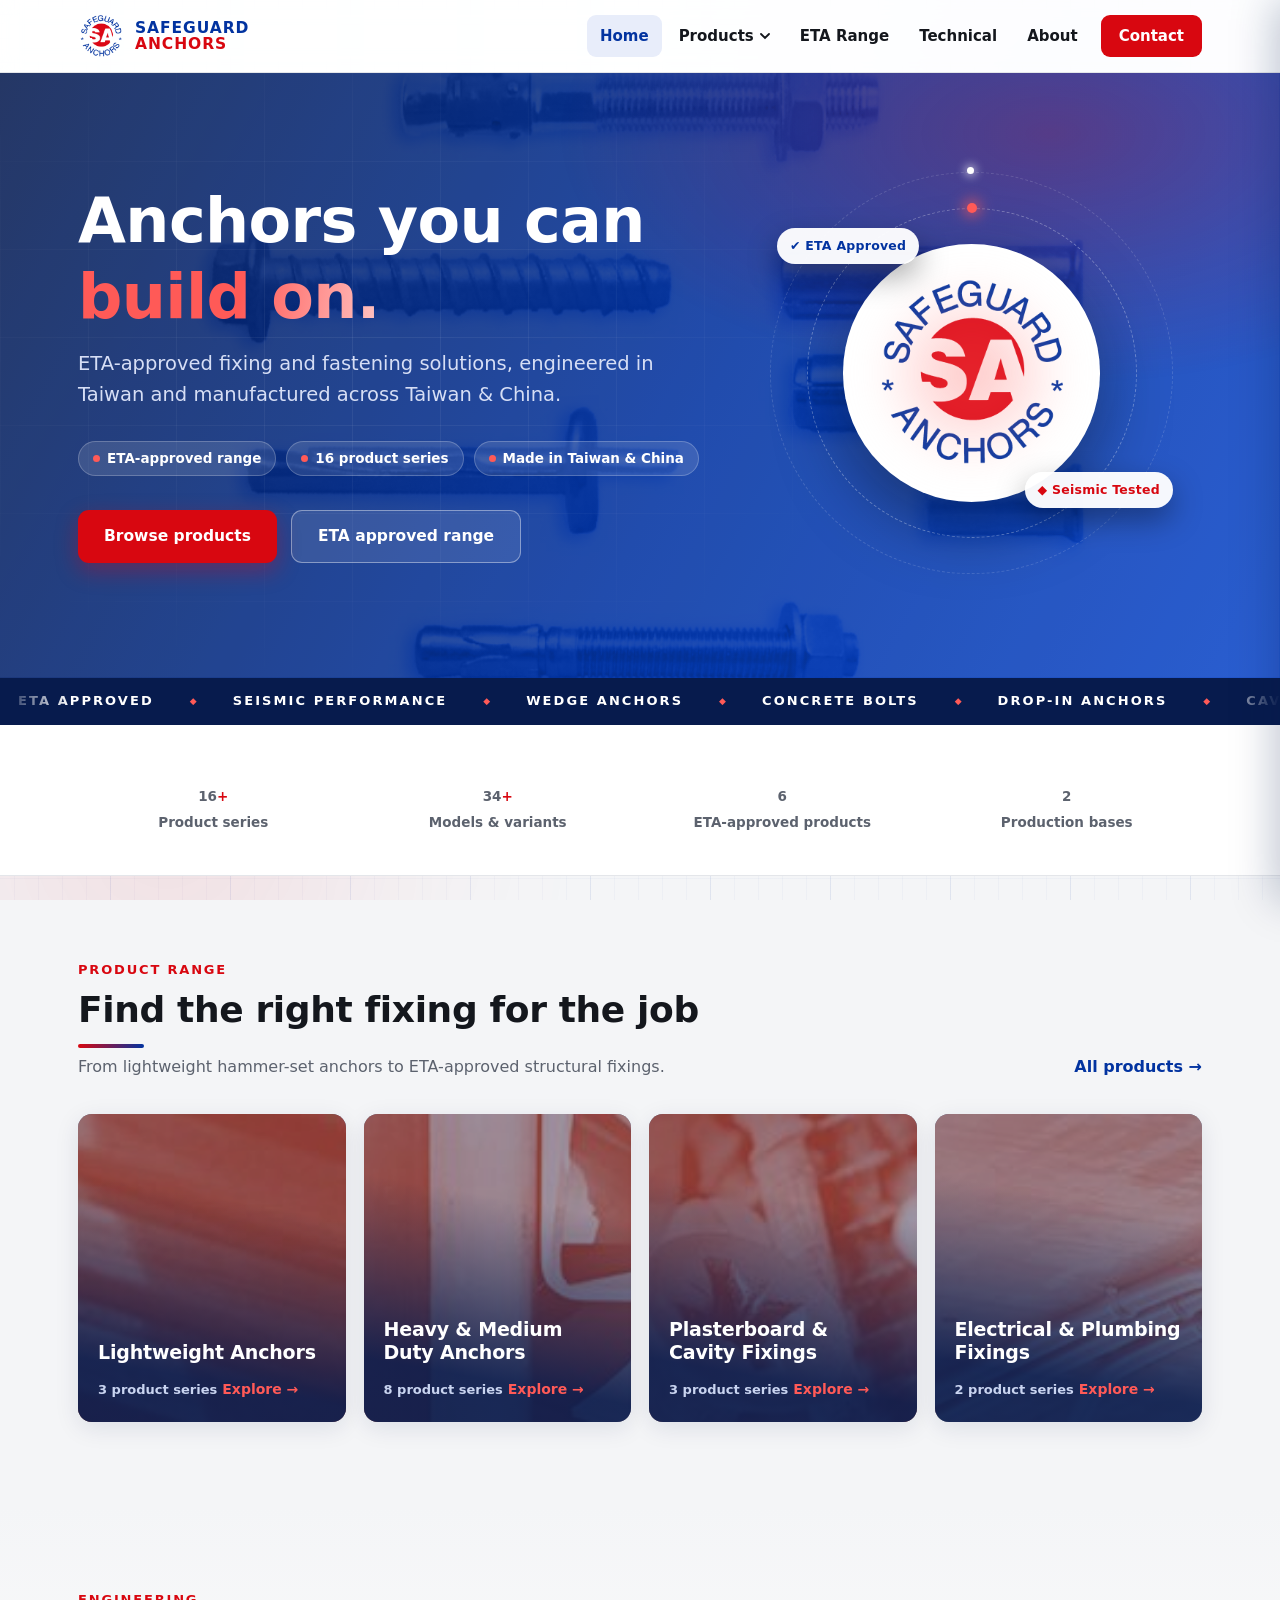
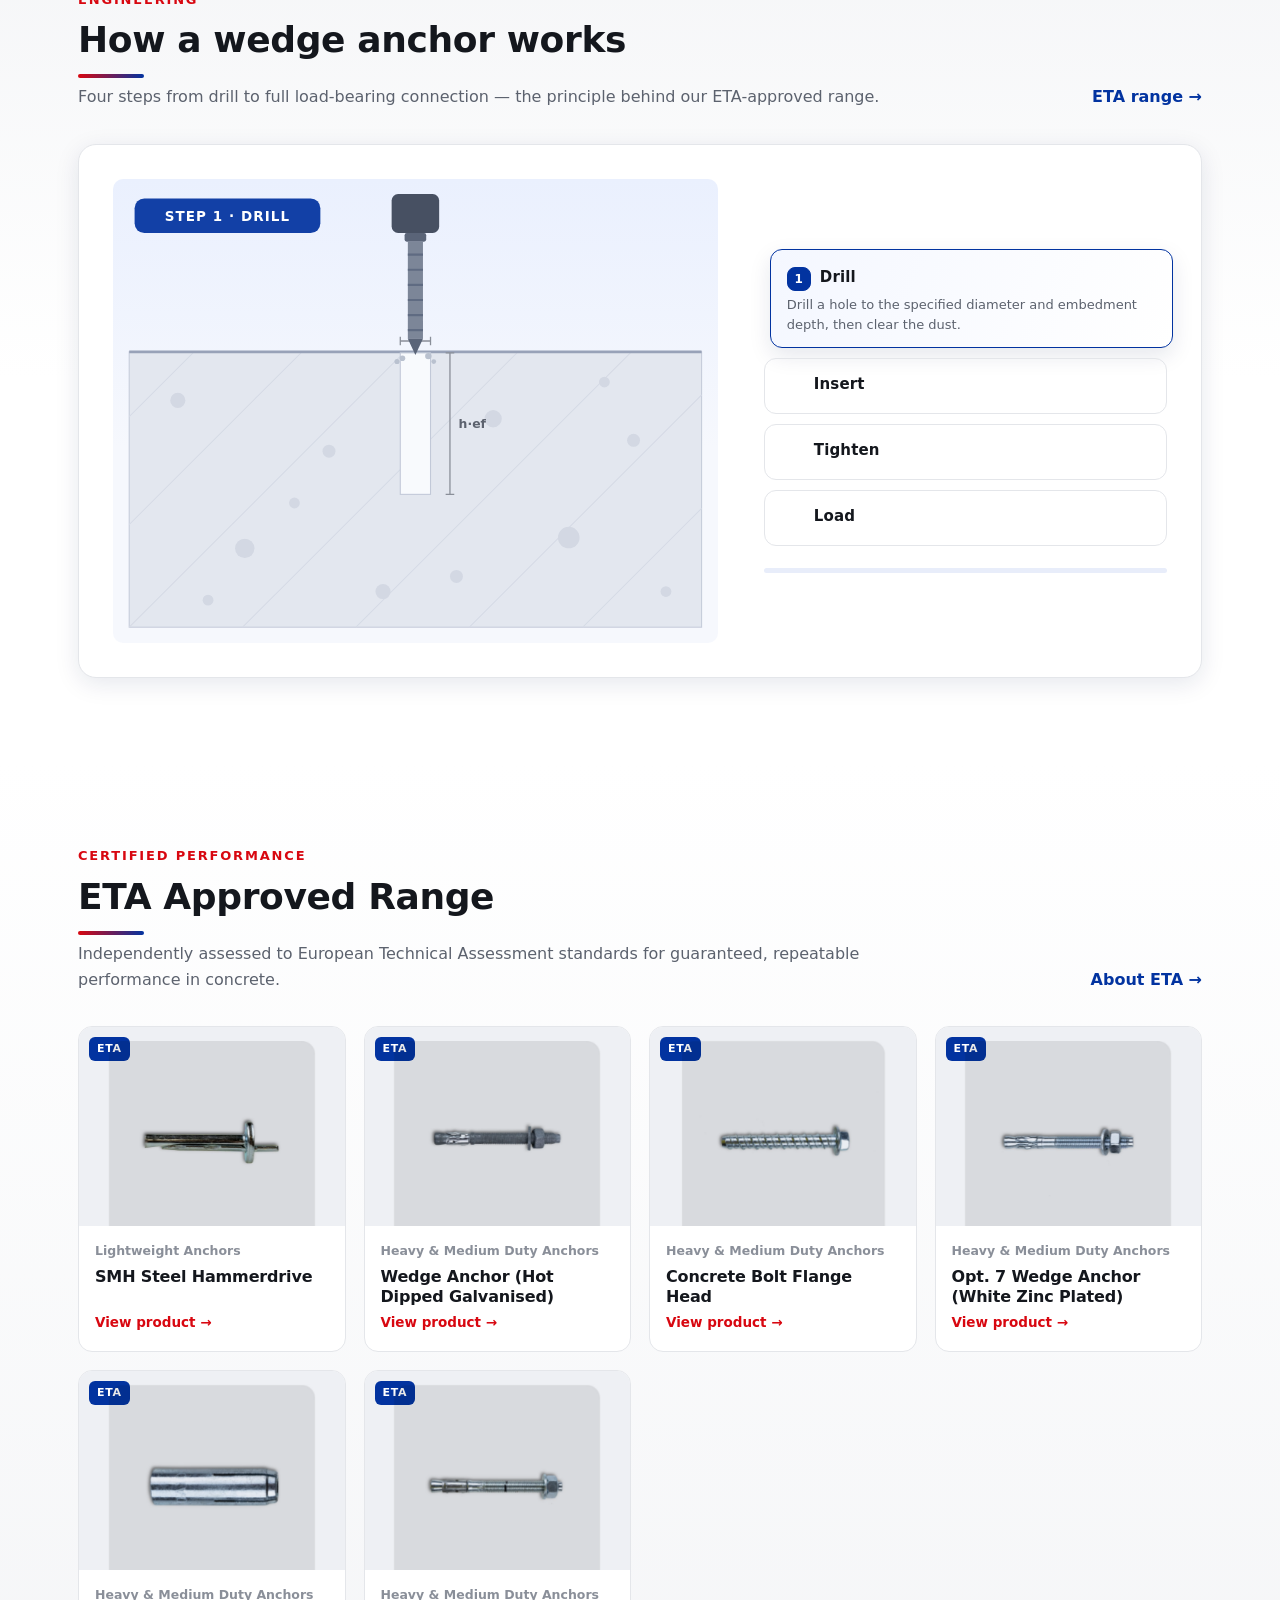
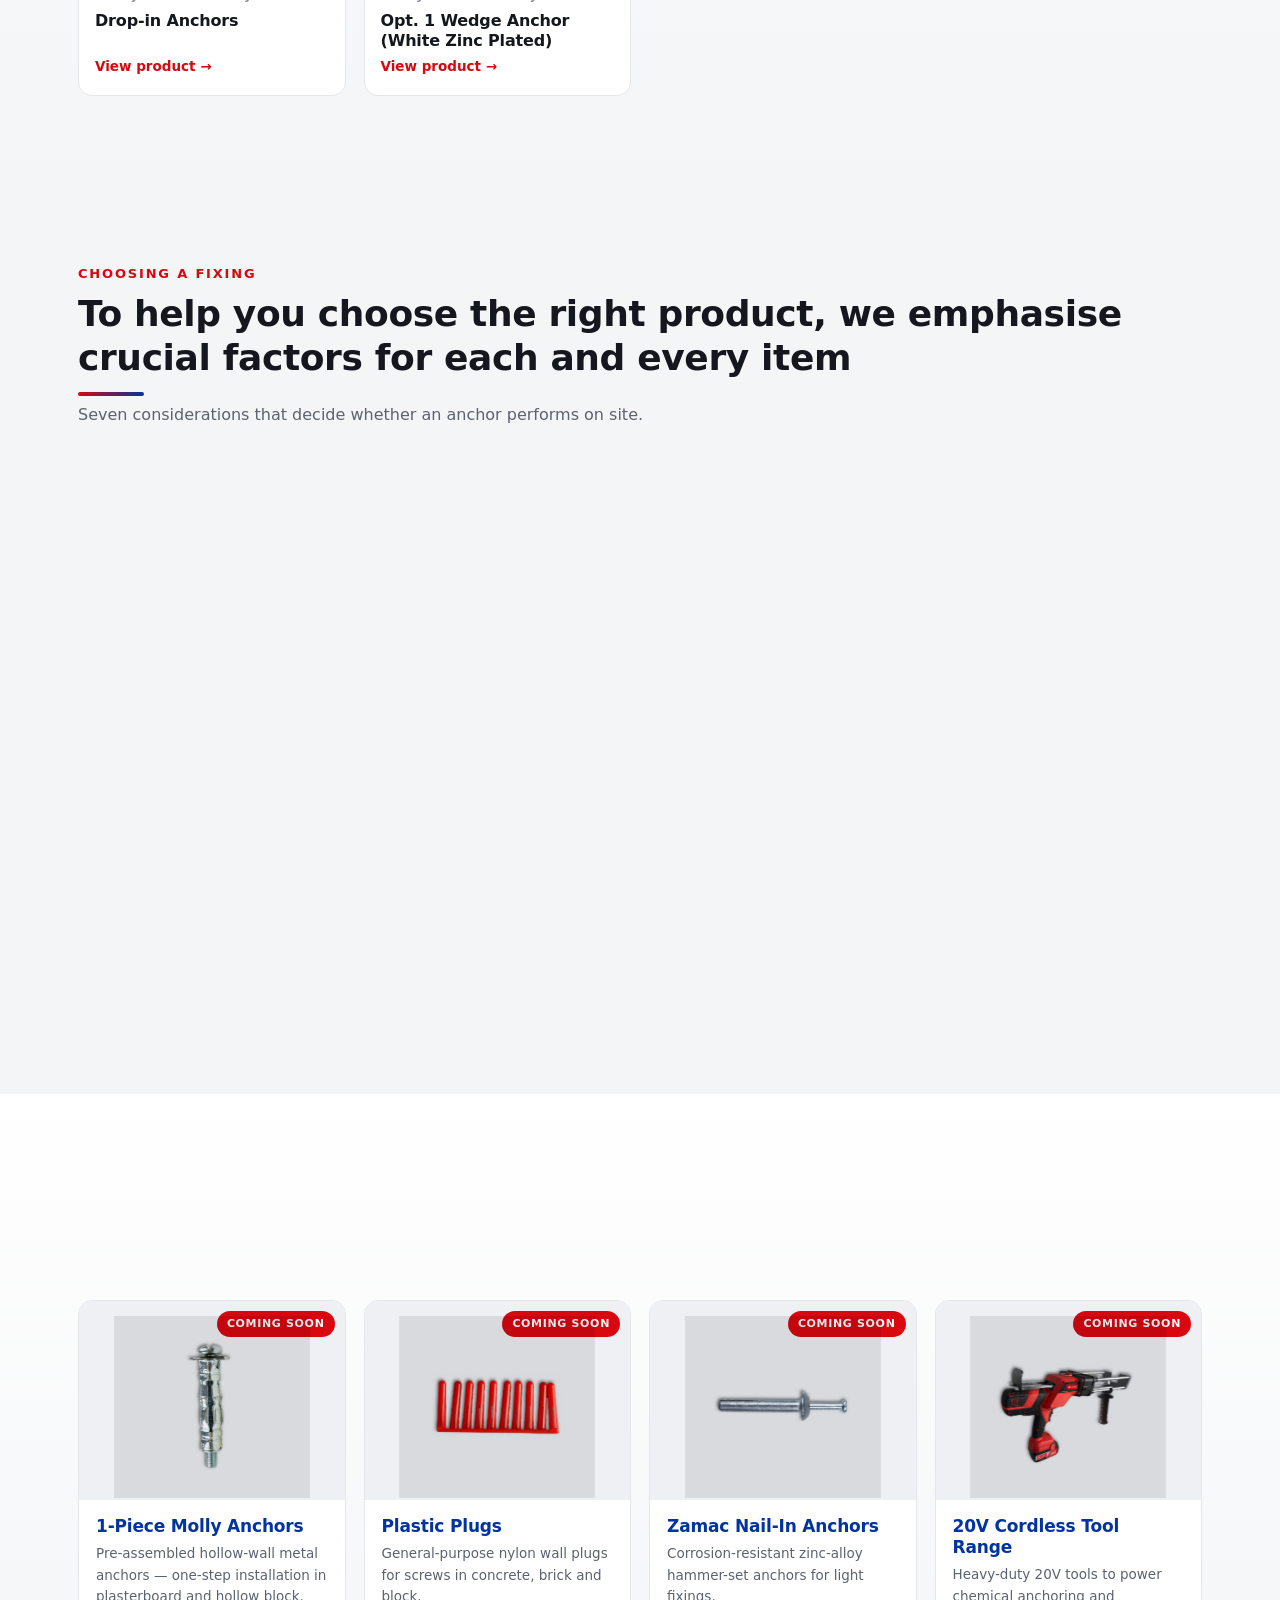
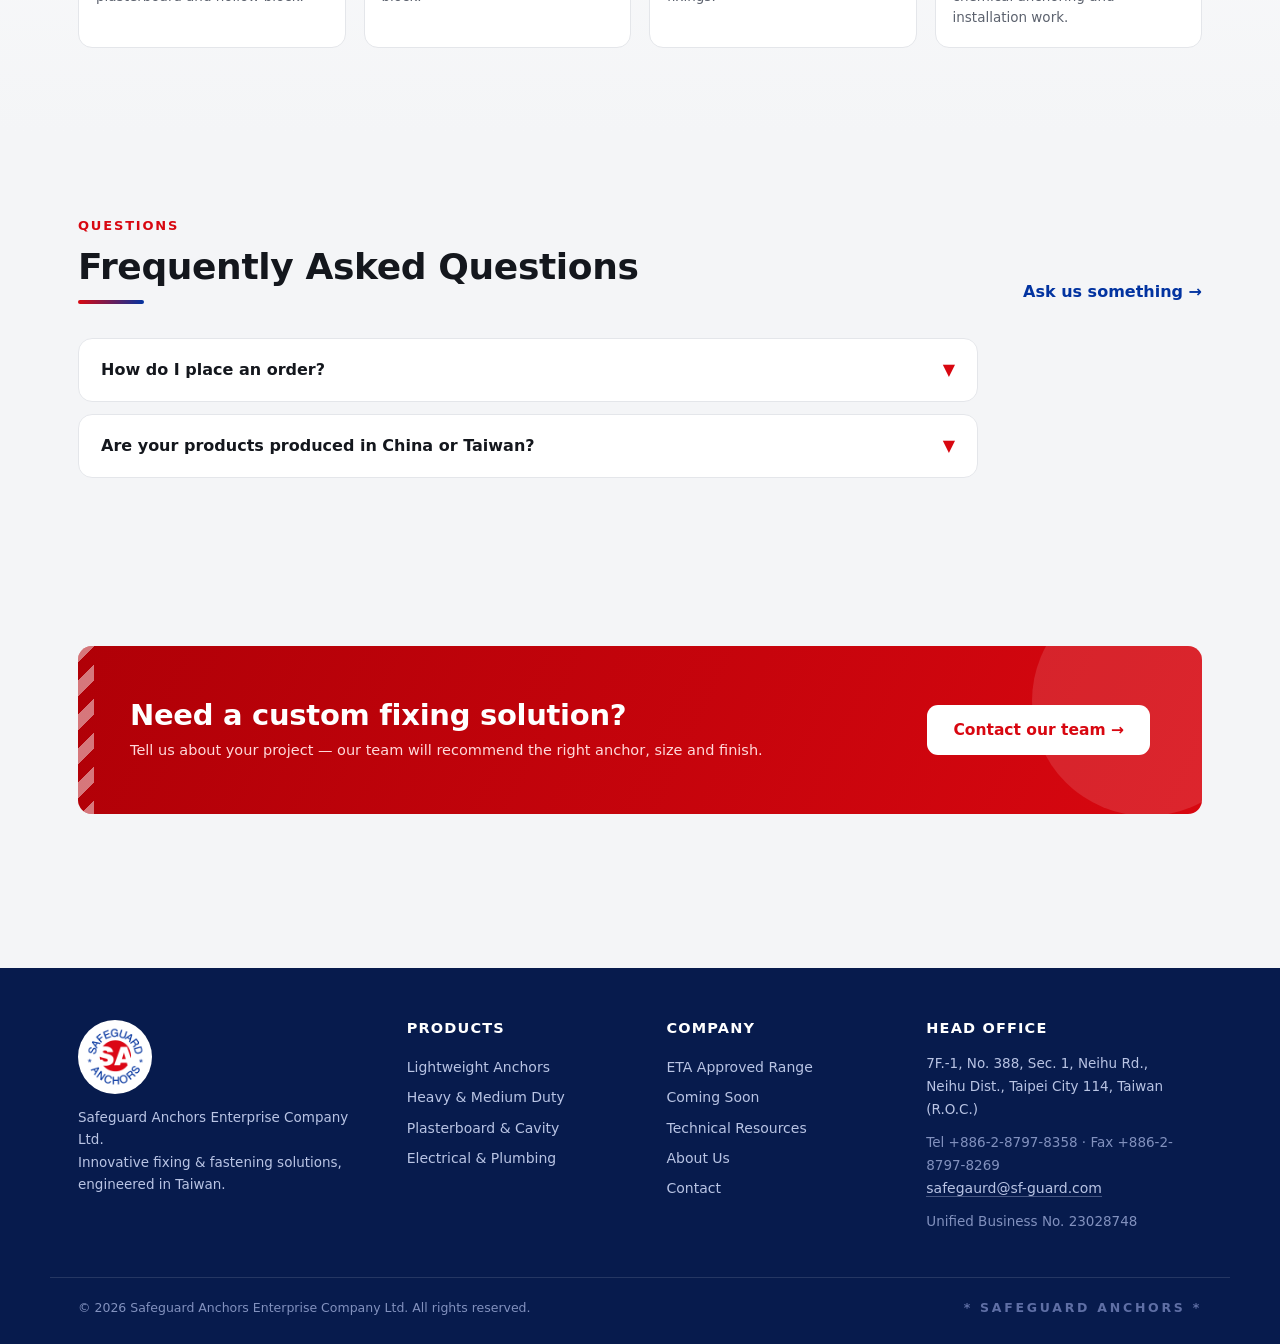
==== commit e77b7ab2: "Add GitHub Pages files (root redirect + .nojekyll) Co-Authored-By: Claude Fable 5 <noreply@anthropic" ====
--- a/safeguard-anchors-website/index.html
+++ b/safeguard-anchors-website/index.html
@@ -22,7 +22,7 @@
    which wins on source order once the stylesheet is applied. */
 .bg-scene{position:fixed;inset:0;z-index:-1;pointer-events:none;overflow:hidden;visibility:hidden}
 </style>
-<link rel="stylesheet" href="assets/css/app.css?v=7">
+<link rel="stylesheet" href="assets/css/app.css?v=9">
 </head>
 <body>
 <a class="skip-link" href="#app">Skip to content</a>
@@ -138,7 +138,7 @@
 
 <button class="to-top" id="toTop" aria-label="Back to top" hidden>↑</button>
 
-<script src="assets/js/data.js?v=7"></script>
-<script src="assets/js/app.js?v=7"></script>
+<script src="assets/js/data.js?v=9"></script>
+<script src="assets/js/app.js?v=9"></script>
 </body>
 </html>
--- a/safeguard-anchors-website/assets/css/app.css
+++ b/safeguard-anchors-website/assets/css/app.css
@@ -649,13 +649,12 @@
    ═══════════════════════════════════════════════════════════ */
 
 /* ── spec tables: header strip stacked flush on its data rows ── */
-.tbl{margin:0 0 16px;border-radius:10px;overflow:hidden;border:1px solid var(--line);
-  background:#fff;box-shadow:0 2px 10px rgba(7,27,77,.05)}
+.tbl{margin:0 0 16px;background:#fff}   /* the table image carries its own navy frame */
 .tbl img{display:block;width:100%}
 .tbl-head{border-bottom:0}
 .tbl-head + .tbl-body{margin-top:-1px}
 .spec-imgs .tbl:last-child{margin-bottom:0}
-.v-body-inner .tbl{margin:0;border:0;box-shadow:none;border-radius:8px}
+.v-body-inner .tbl{margin:0}
 .v-none{color:var(--ink-2);font-size:14px;margin:0}
 .v-none a{font-weight:700}
 
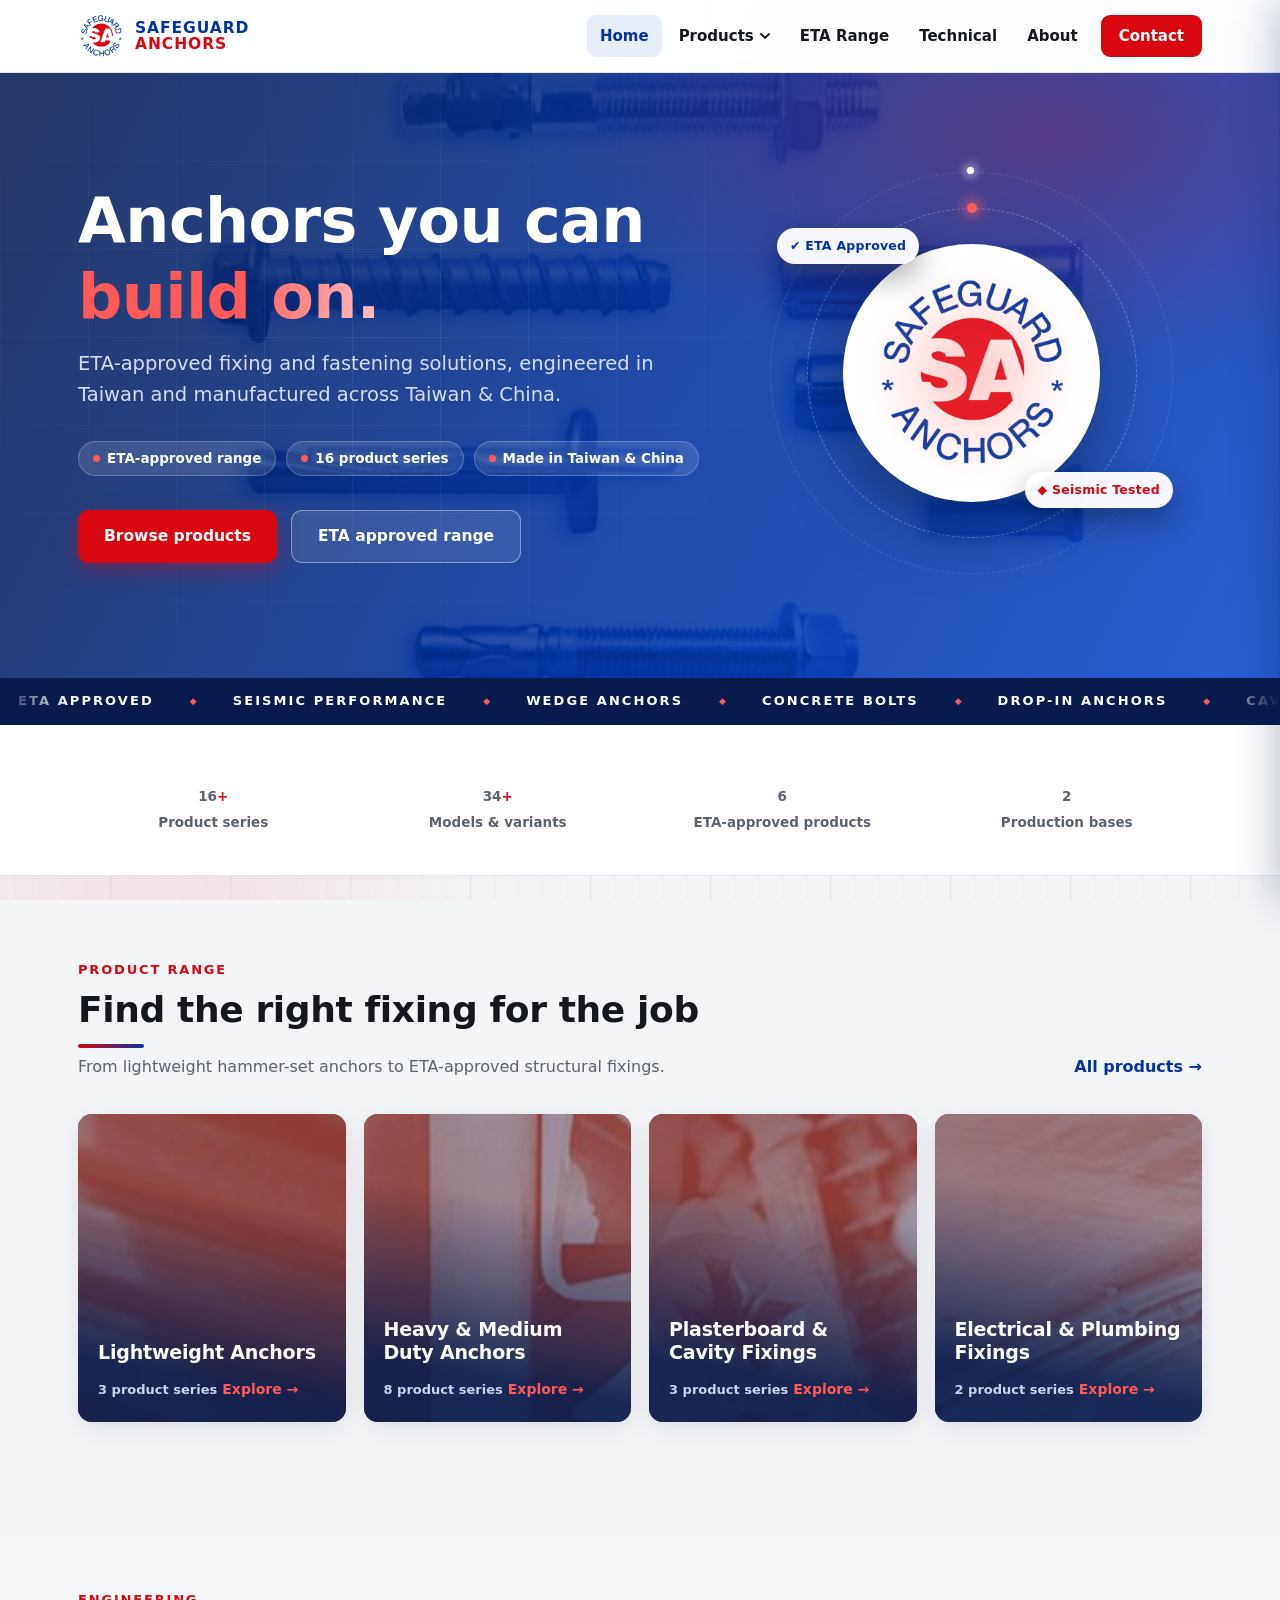
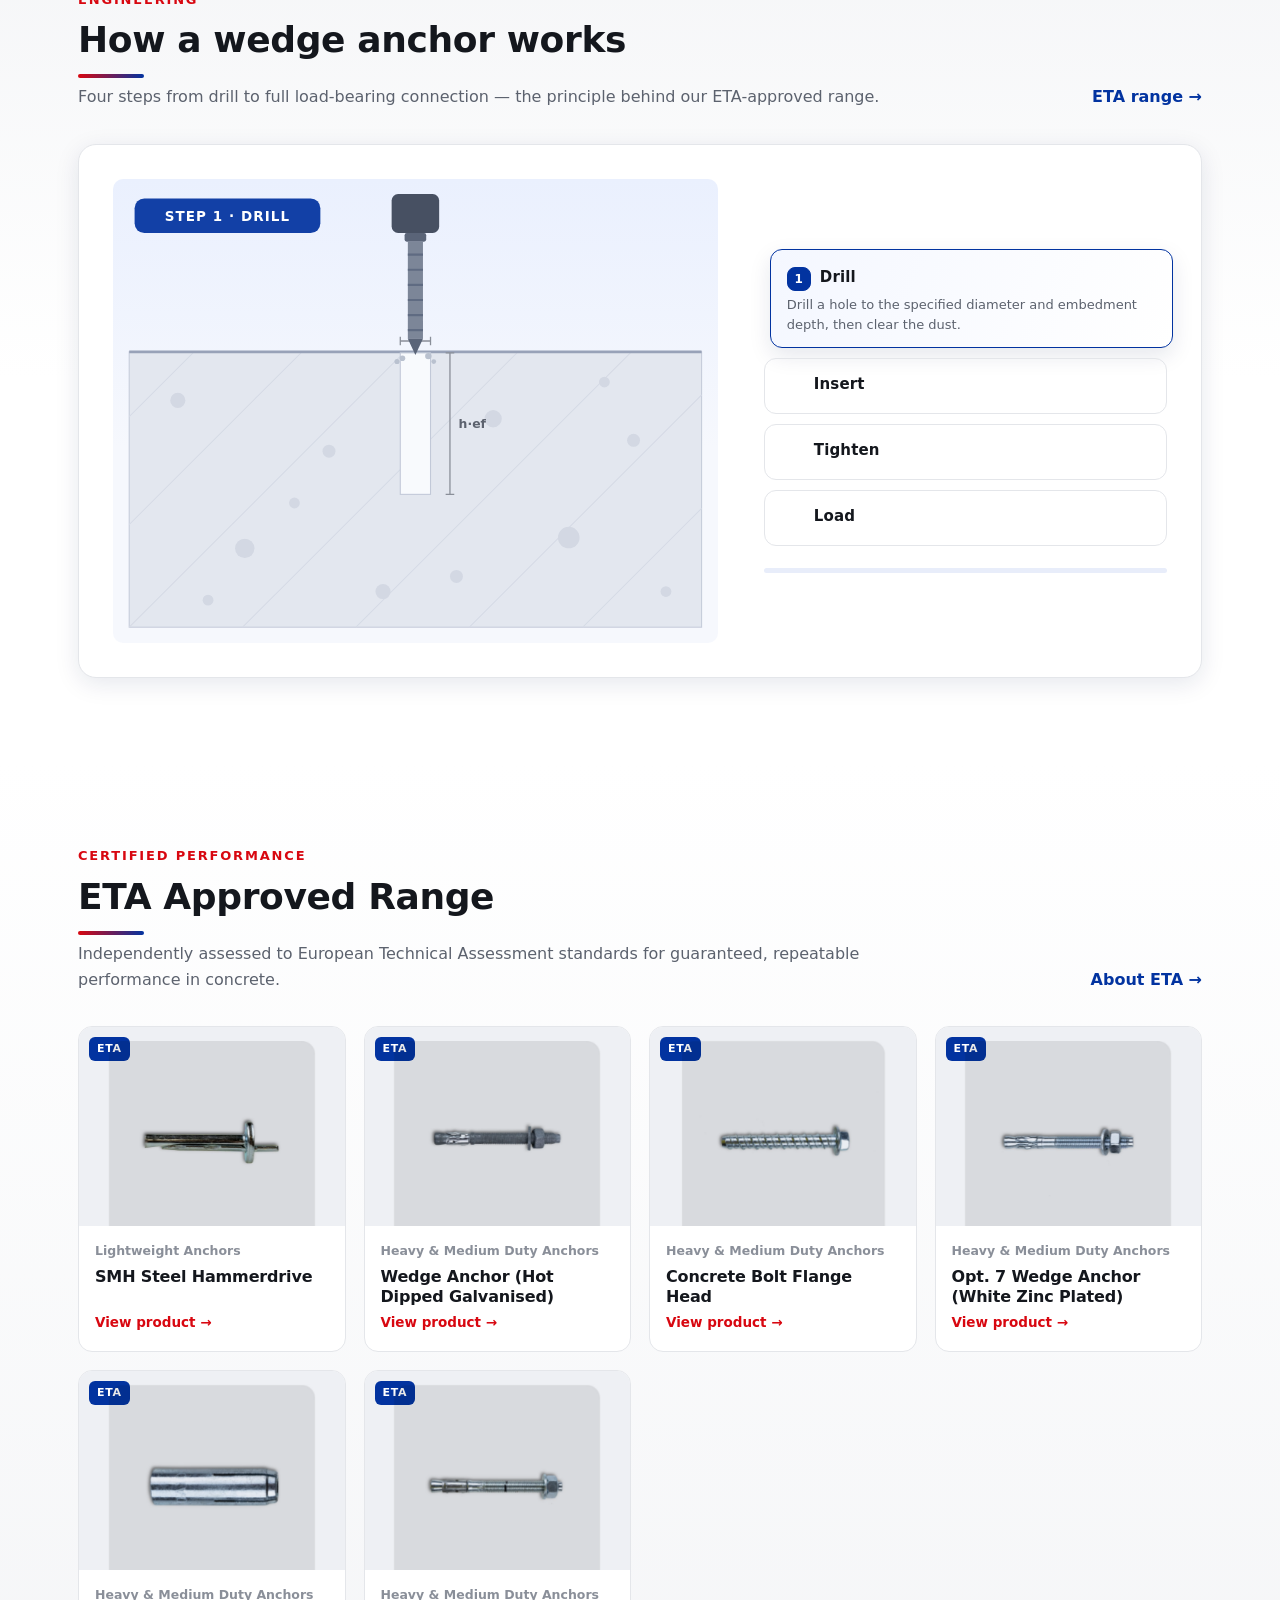
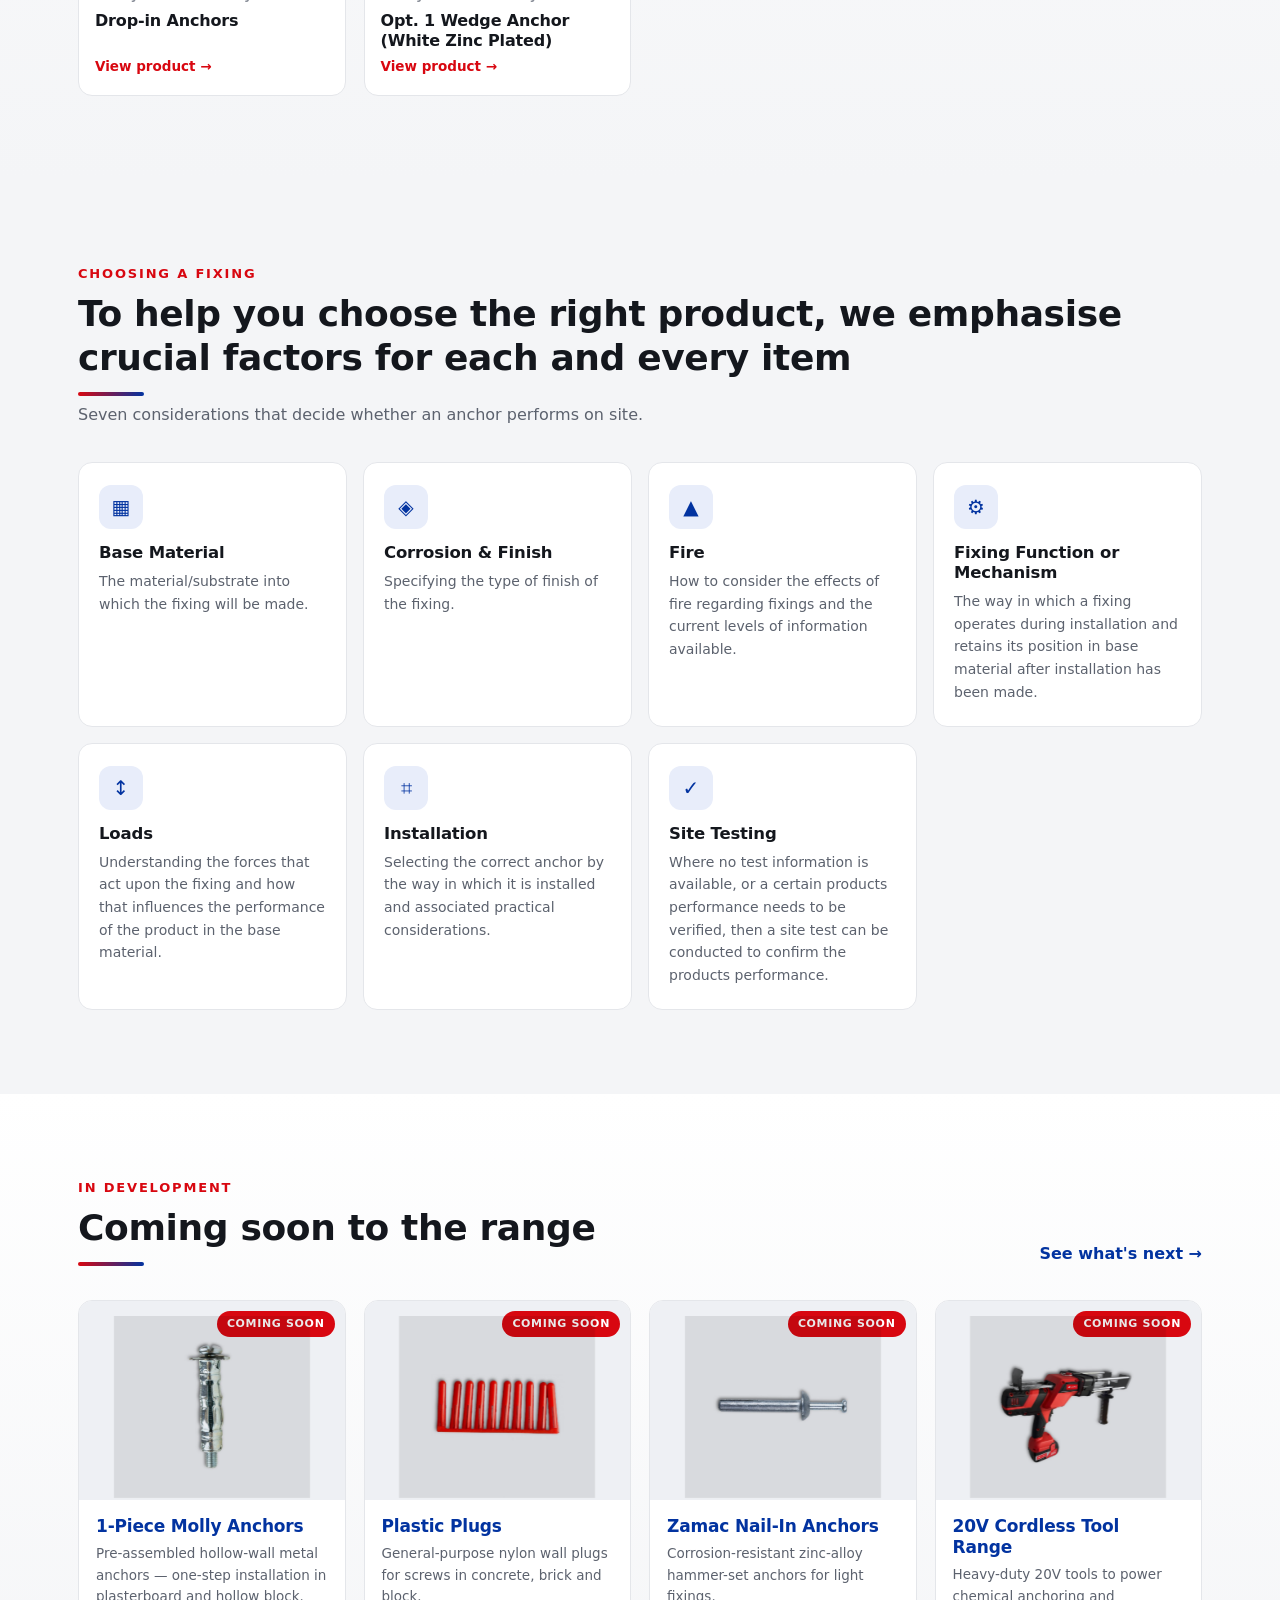
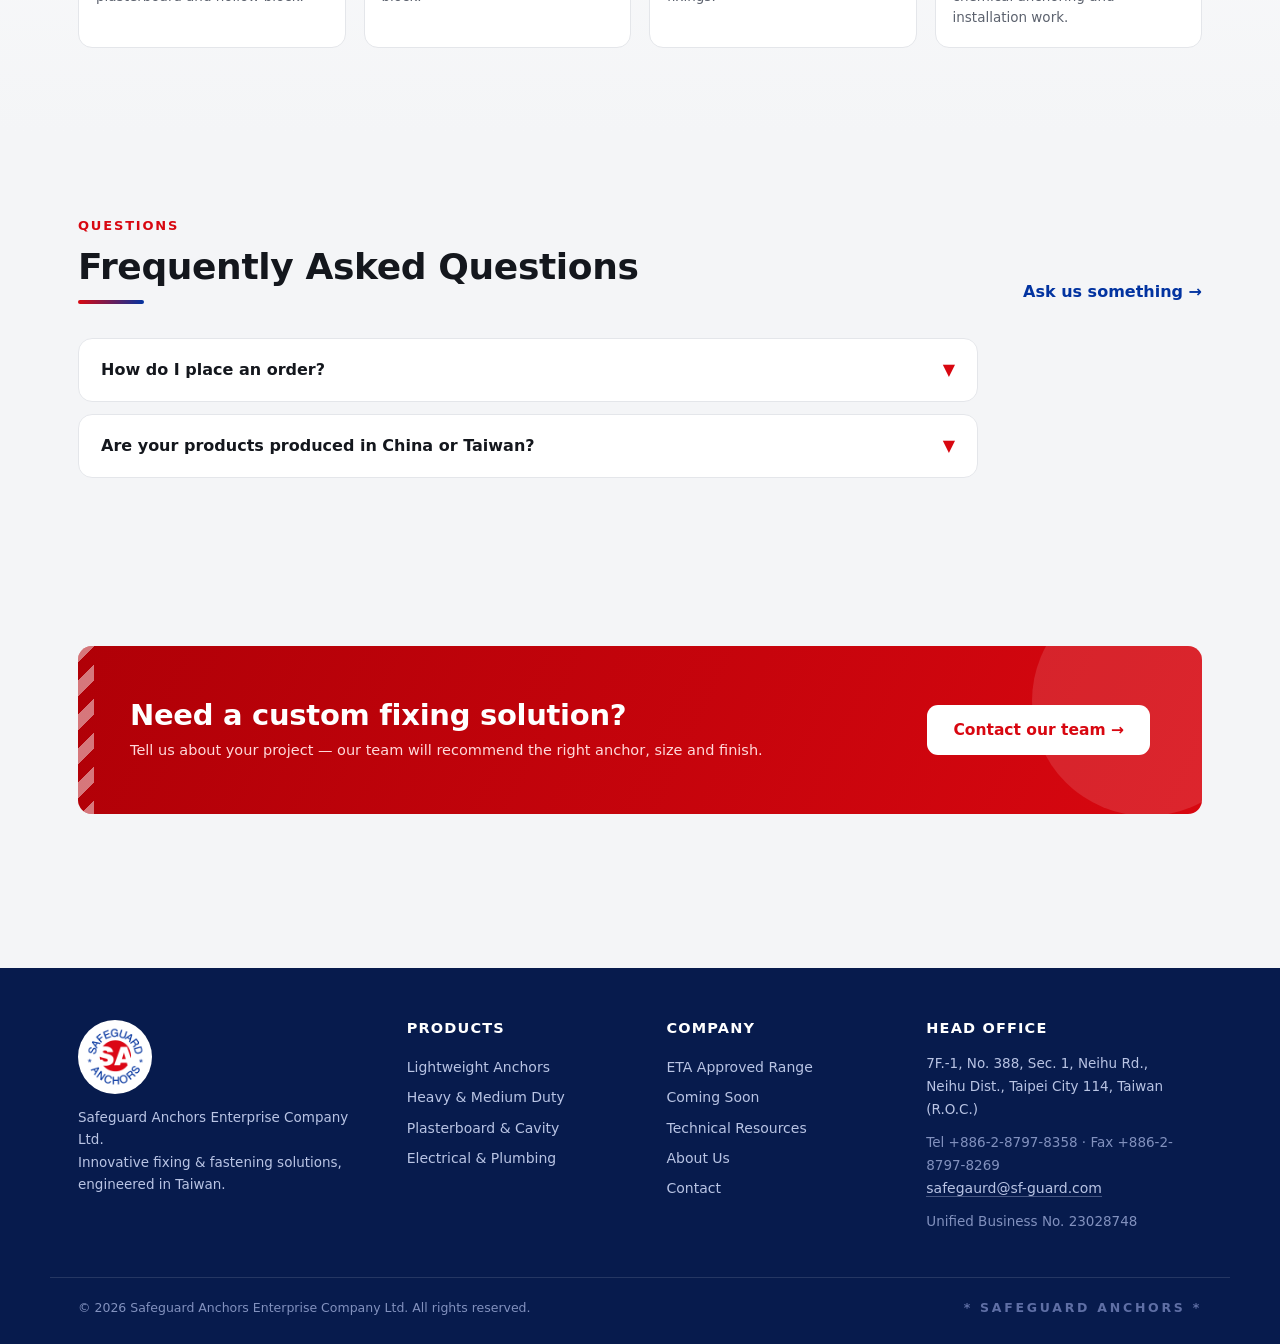
==== commit 900b7471: "Add GitHub Pages files (root redirect + .nojekyll) Co-Authored-By: Claude Fable 5 <noreply@anthropic" ====
--- a/safeguard-anchors-website/index.html
+++ b/safeguard-anchors-website/index.html
@@ -22,7 +22,7 @@
    which wins on source order once the stylesheet is applied. */
 .bg-scene{position:fixed;inset:0;z-index:-1;pointer-events:none;overflow:hidden;visibility:hidden}
 </style>
-<link rel="stylesheet" href="assets/css/app.css?v=9">
+<link rel="stylesheet" href="assets/css/app.css?v=11">
 </head>
 <body>
 <a class="skip-link" href="#app">Skip to content</a>
@@ -138,7 +138,7 @@
 
 <button class="to-top" id="toTop" aria-label="Back to top" hidden>↑</button>
 
-<script src="assets/js/data.js?v=9"></script>
-<script src="assets/js/app.js?v=9"></script>
+<script src="assets/js/data.js?v=11"></script>
+<script src="assets/js/app.js?v=11"></script>
 </body>
 </html>
--- a/safeguard-anchors-website/assets/css/app.css
+++ b/safeguard-anchors-website/assets/css/app.css
@@ -714,3 +714,9 @@
 /* tall spec tables must never be trapped in an inner scrollbox */
 .v-item.open .v-body{overflow:visible}
 .v-body-inner{overflow-x:auto}
+
+/* sub-table headings, as the source site carries them above each table */
+.tbl-title{font-size:clamp(15px,2vw,18px);font-weight:800;letter-spacing:.04em;
+  color:var(--red);margin:26px 0 10px;text-transform:uppercase}
+.spec-block > .tbl-title:first-of-type{margin-top:6px}
+.spec-block .tbl{margin-bottom:6px}
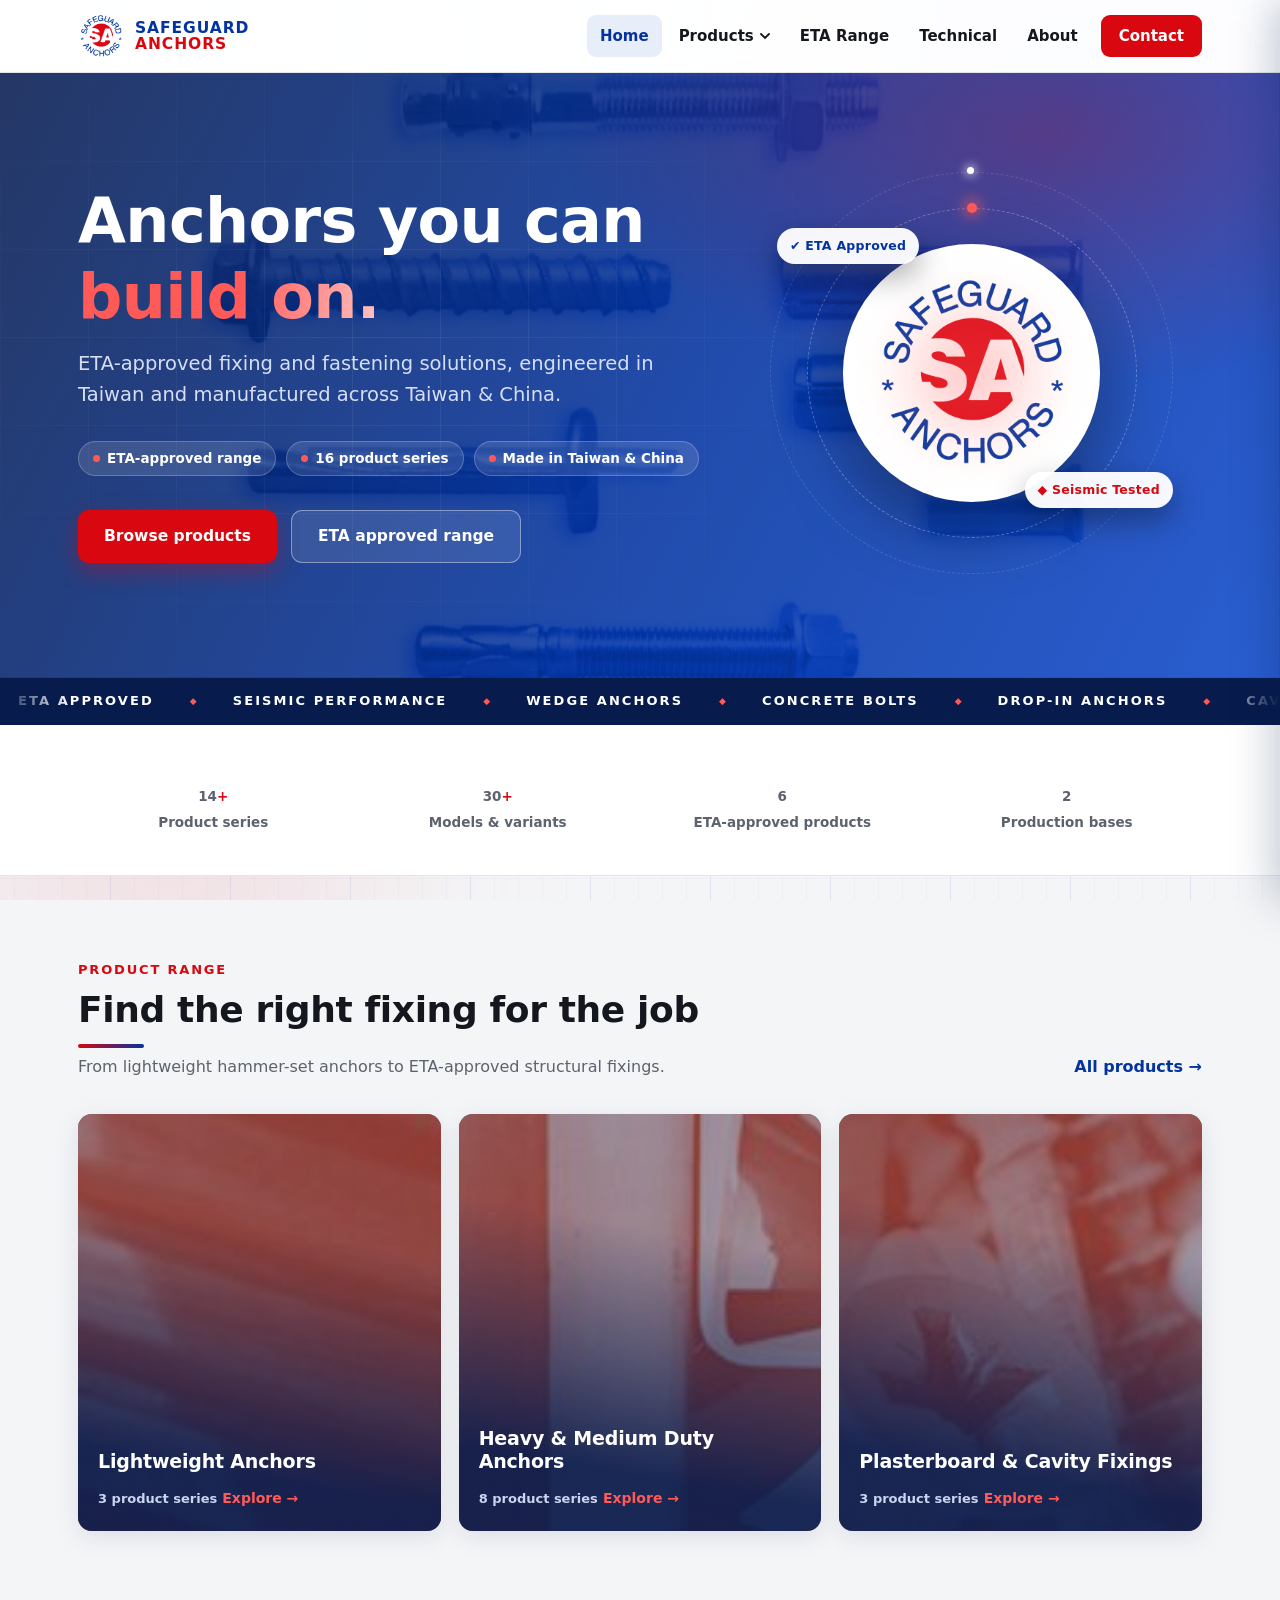
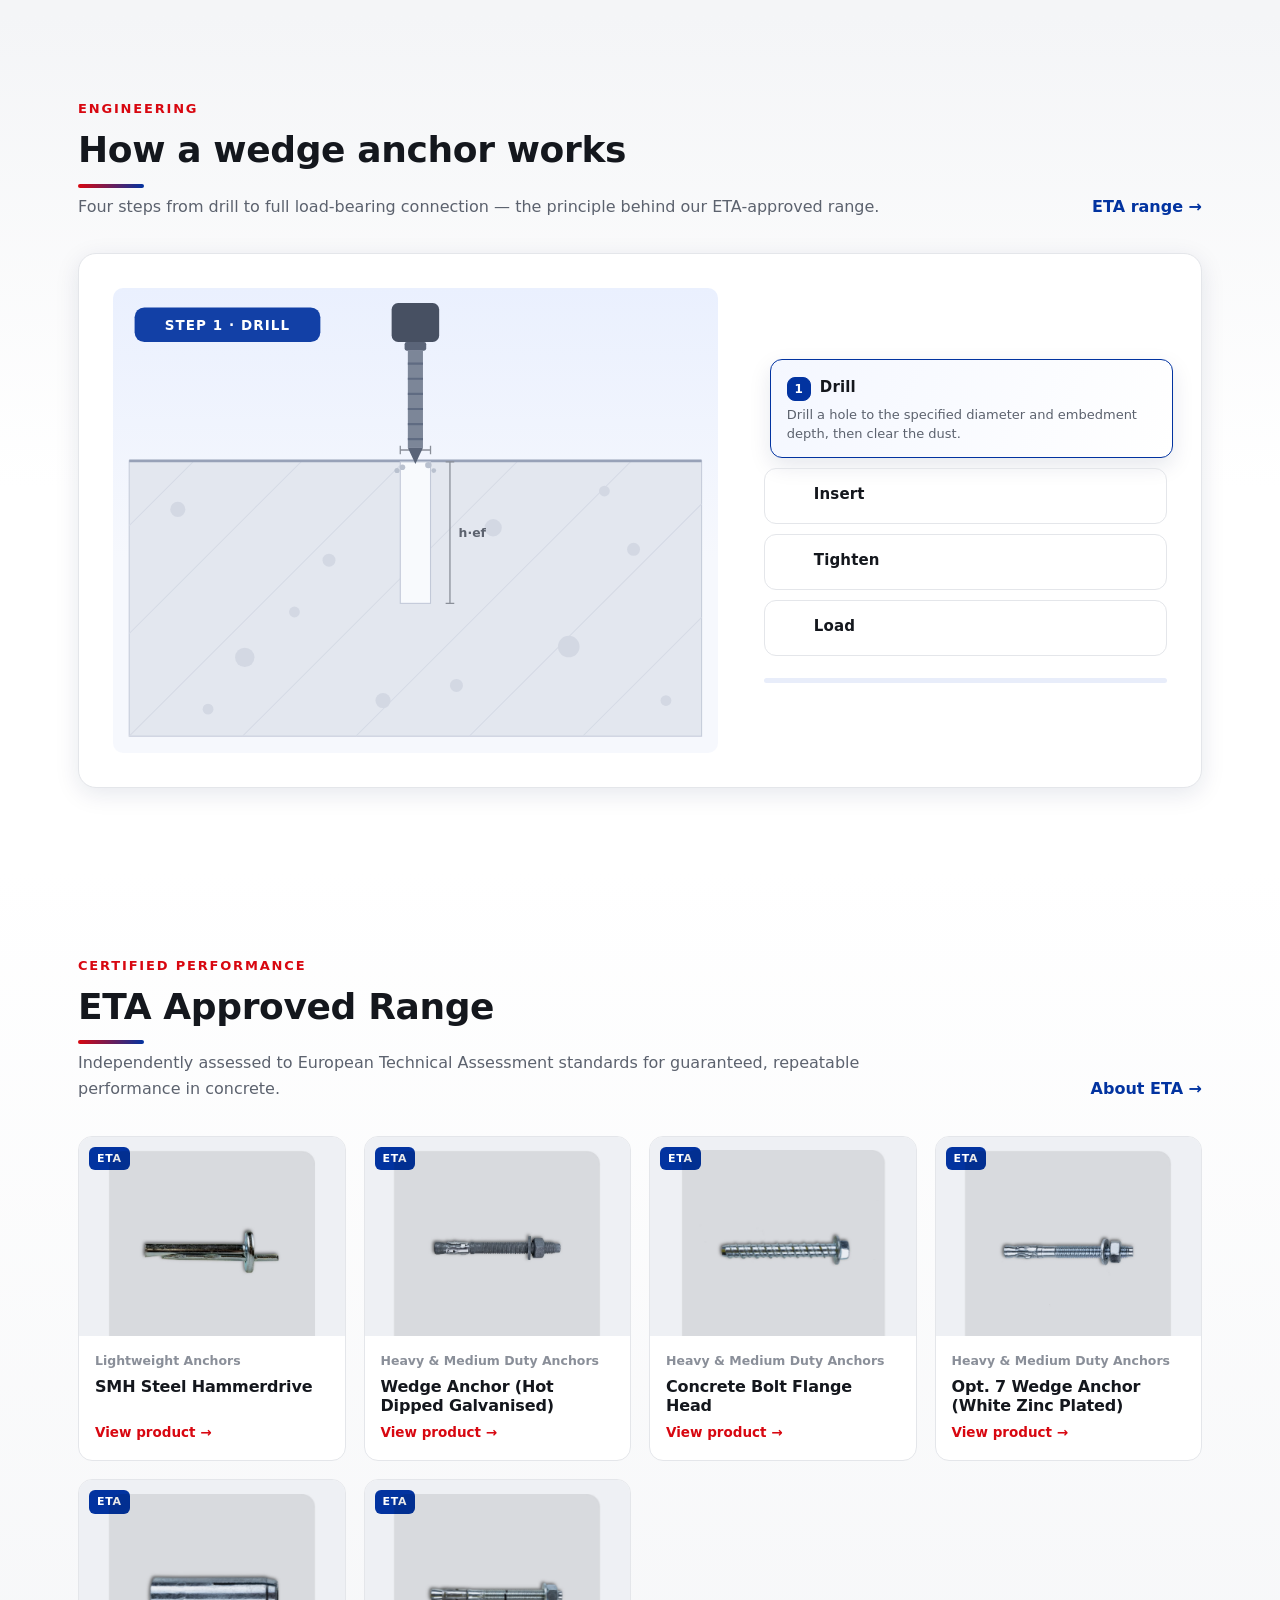
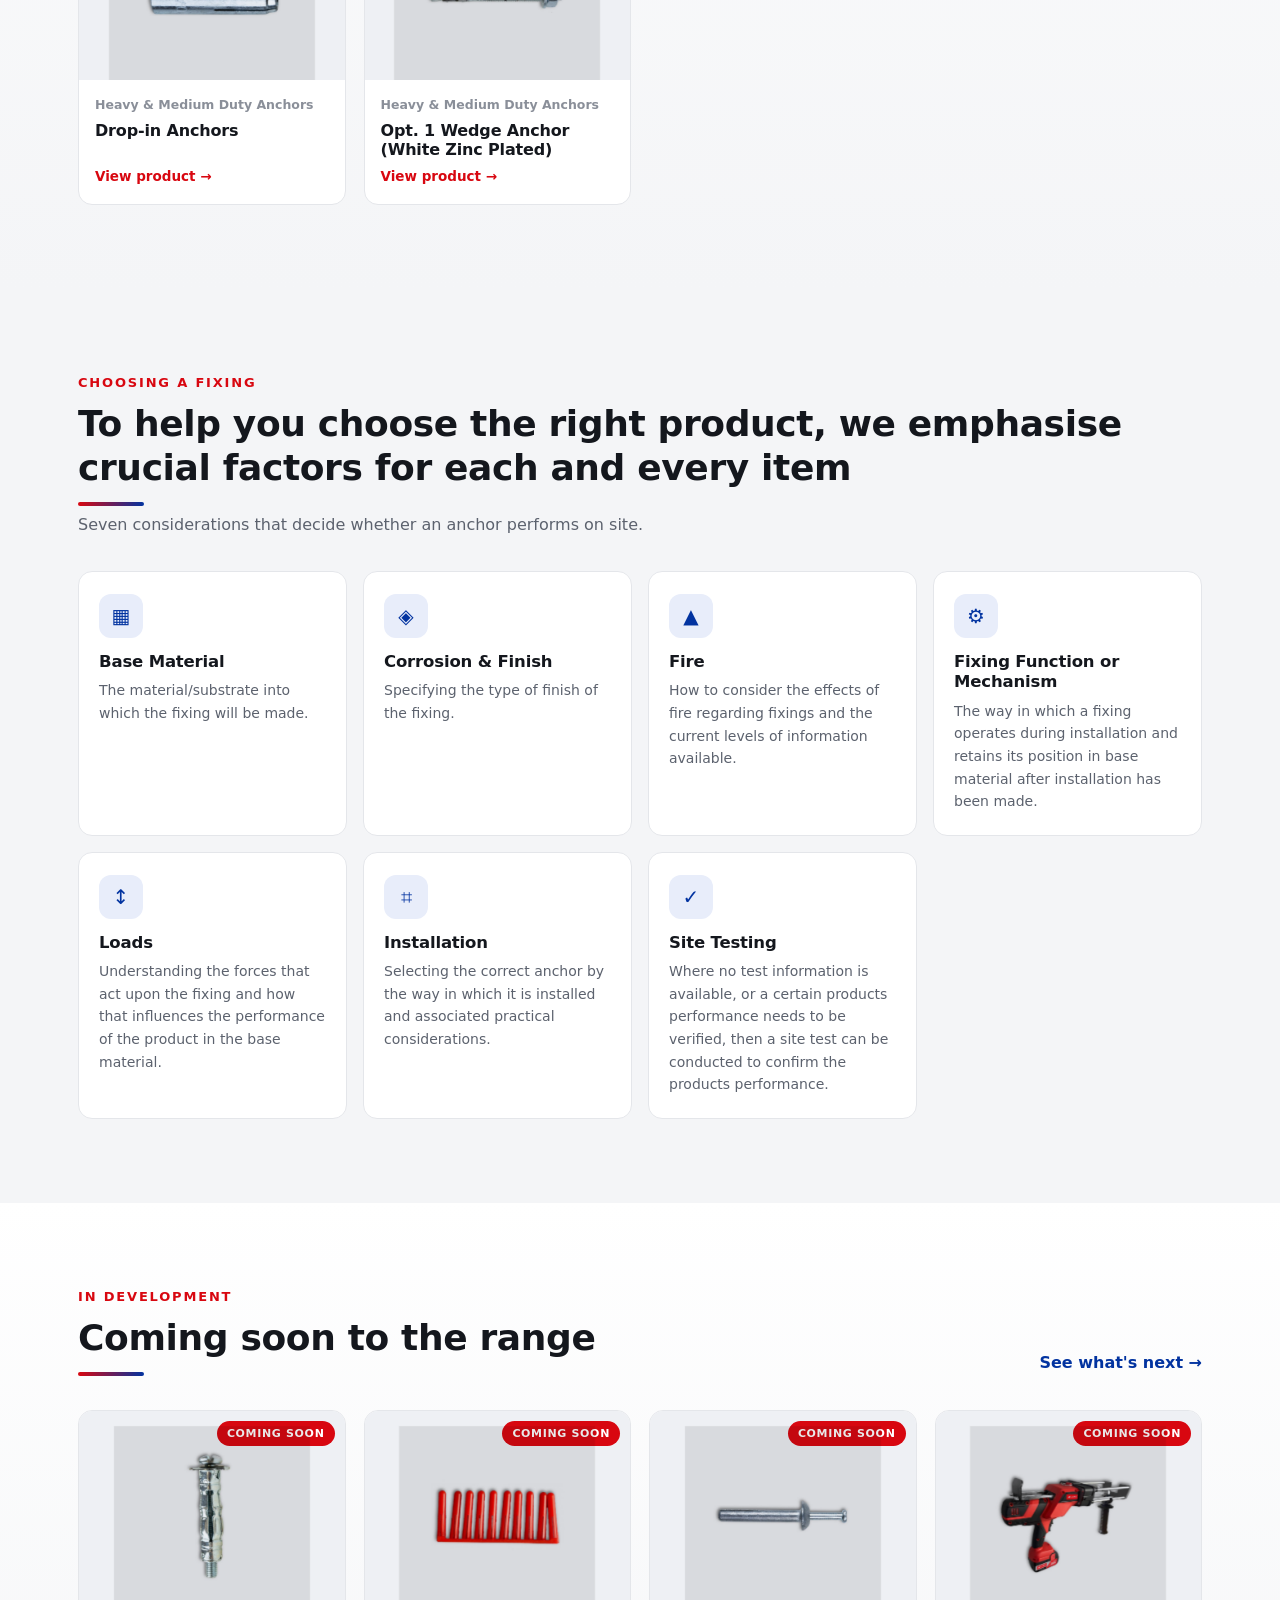
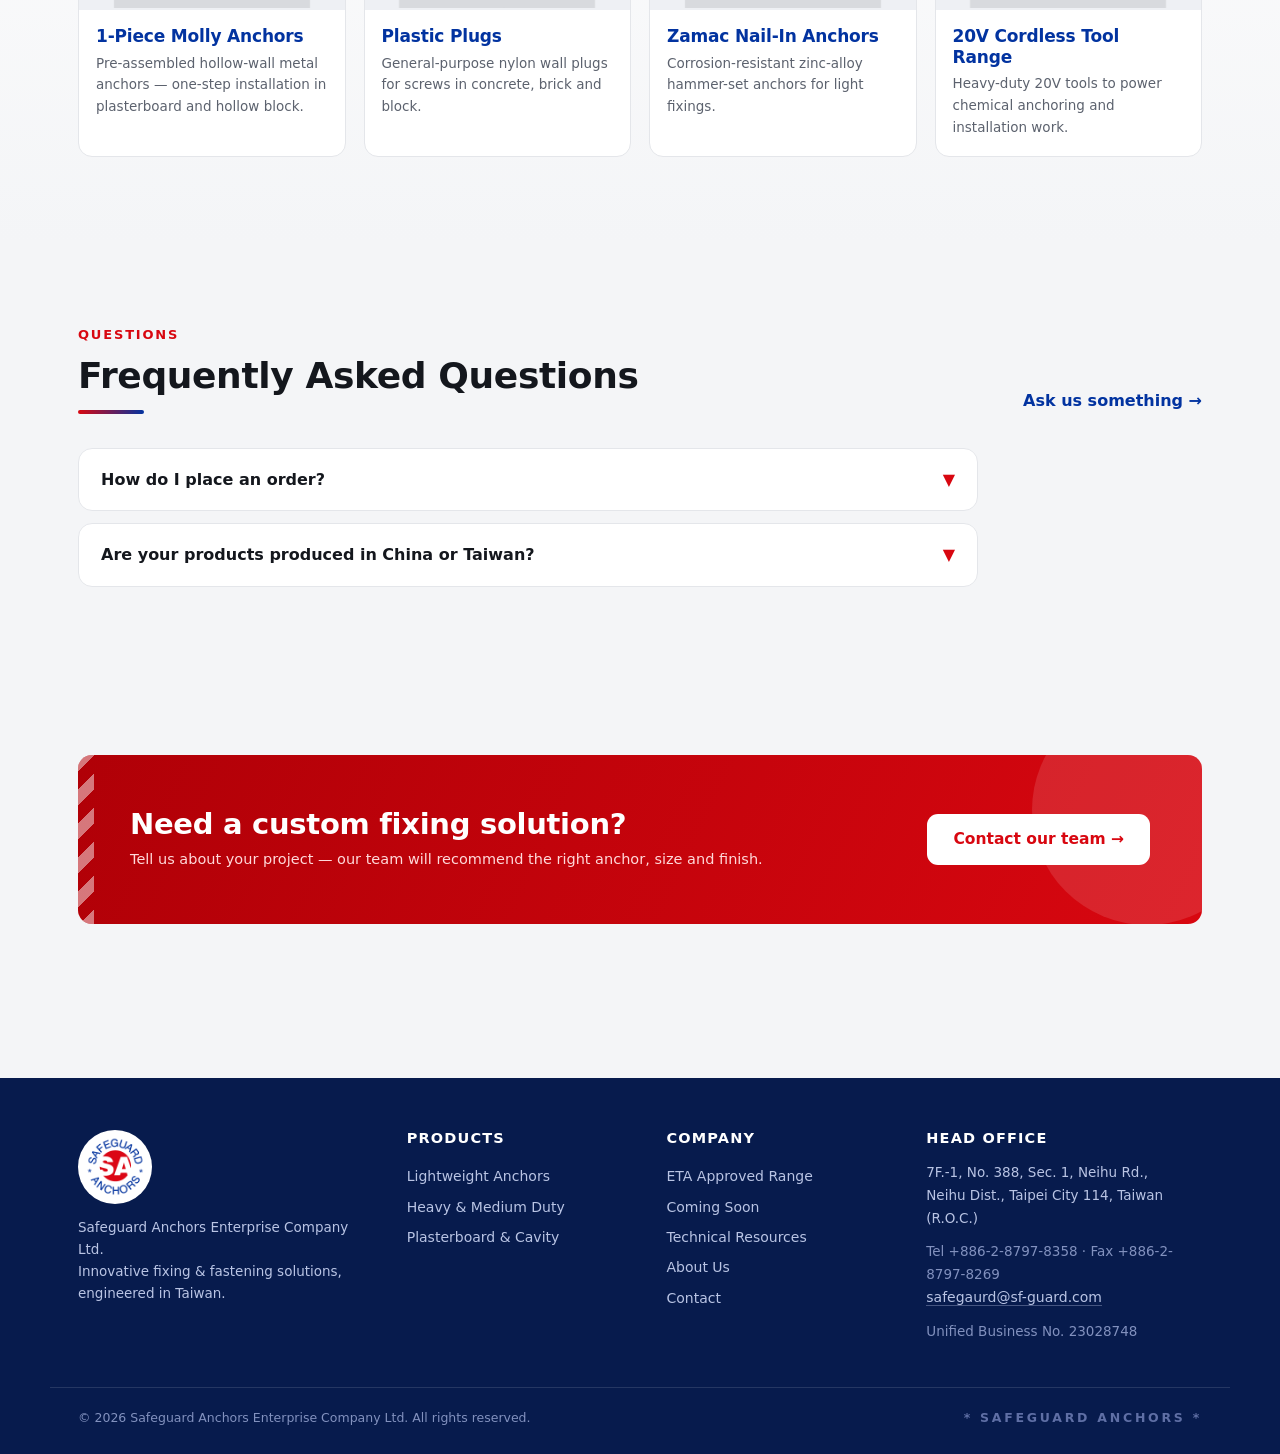
==== commit 70b5a1ba: "Add GitHub Pages files (root redirect + .nojekyll) Co-Authored-By: Claude Fable 5 <noreply@anthropic" ====
--- a/safeguard-anchors-website/index.html
+++ b/safeguard-anchors-website/index.html
@@ -22,7 +22,7 @@
    which wins on source order once the stylesheet is applied. */
 .bg-scene{position:fixed;inset:0;z-index:-1;pointer-events:none;overflow:hidden;visibility:hidden}
 </style>
-<link rel="stylesheet" href="assets/css/app.css?v=11">
+<link rel="stylesheet" href="assets/css/app.css?v=13">
 </head>
 <body>
 <a class="skip-link" href="#app">Skip to content</a>
@@ -62,7 +62,6 @@
           <a href="#/category/lightweight-anchors" role="menuitem">Lightweight Anchors</a>
           <a href="#/category/heavy-medium-duty-anchors" role="menuitem">Heavy &amp; Medium Duty Anchors</a>
           <a href="#/category/plasterboard-cavity-fixings" role="menuitem">Plasterboard &amp; Cavity Fixings</a>
-          <a href="#/category/electrical-plumbing-fixings" role="menuitem">Electrical &amp; Plumbing Fixings</a>
           <div class="drop-sep" role="separator"></div>
           <a href="#/eta" role="menuitem" class="drop-eta">ETA Approved Range</a>
           <a href="#/coming-soon" role="menuitem">Coming Soon</a>
@@ -90,7 +89,6 @@
   <a href="#/category/lightweight-anchors" class="sub">Lightweight Anchors</a>
   <a href="#/category/heavy-medium-duty-anchors" class="sub">Heavy &amp; Medium Duty Anchors</a>
   <a href="#/category/plasterboard-cavity-fixings" class="sub">Plasterboard &amp; Cavity Fixings</a>
-  <a href="#/category/electrical-plumbing-fixings" class="sub">Electrical &amp; Plumbing Fixings</a>
   <a href="#/products" class="sub">All Products</a>
   <a href="#/eta">ETA Approved Range</a>
   <a href="#/coming-soon">Coming Soon</a>
@@ -112,7 +110,6 @@
       <a href="#/category/lightweight-anchors">Lightweight Anchors</a>
       <a href="#/category/heavy-medium-duty-anchors">Heavy &amp; Medium Duty</a>
       <a href="#/category/plasterboard-cavity-fixings">Plasterboard &amp; Cavity</a>
-      <a href="#/category/electrical-plumbing-fixings">Electrical &amp; Plumbing</a>
     </div>
     <div>
       <h4>Company</h4>
@@ -138,7 +135,7 @@
 
 <button class="to-top" id="toTop" aria-label="Back to top" hidden>↑</button>
 
-<script src="assets/js/data.js?v=11"></script>
-<script src="assets/js/app.js?v=11"></script>
+<script src="assets/js/data.js?v=13"></script>
+<script src="assets/js/app.js?v=13"></script>
 </body>
 </html>
--- a/safeguard-anchors-website/assets/css/app.css
+++ b/safeguard-anchors-website/assets/css/app.css
@@ -138,7 +138,7 @@
 .sec-link:hover{color:var(--red)}
 
 /* category cards */
-.cat-grid{display:grid;grid-template-columns:repeat(4,1fr);gap:18px}
+.cat-grid{display:grid;grid-template-columns:repeat(3,1fr);gap:18px}
 .cat-card{position:relative;border-radius:var(--r);overflow:hidden;background:var(--navy-deep);
   aspect-ratio:4/4.6;display:flex;align-items:flex-end;box-shadow:var(--shadow);
   transition:transform .3s var(--ease),box-shadow .3s var(--ease)}
